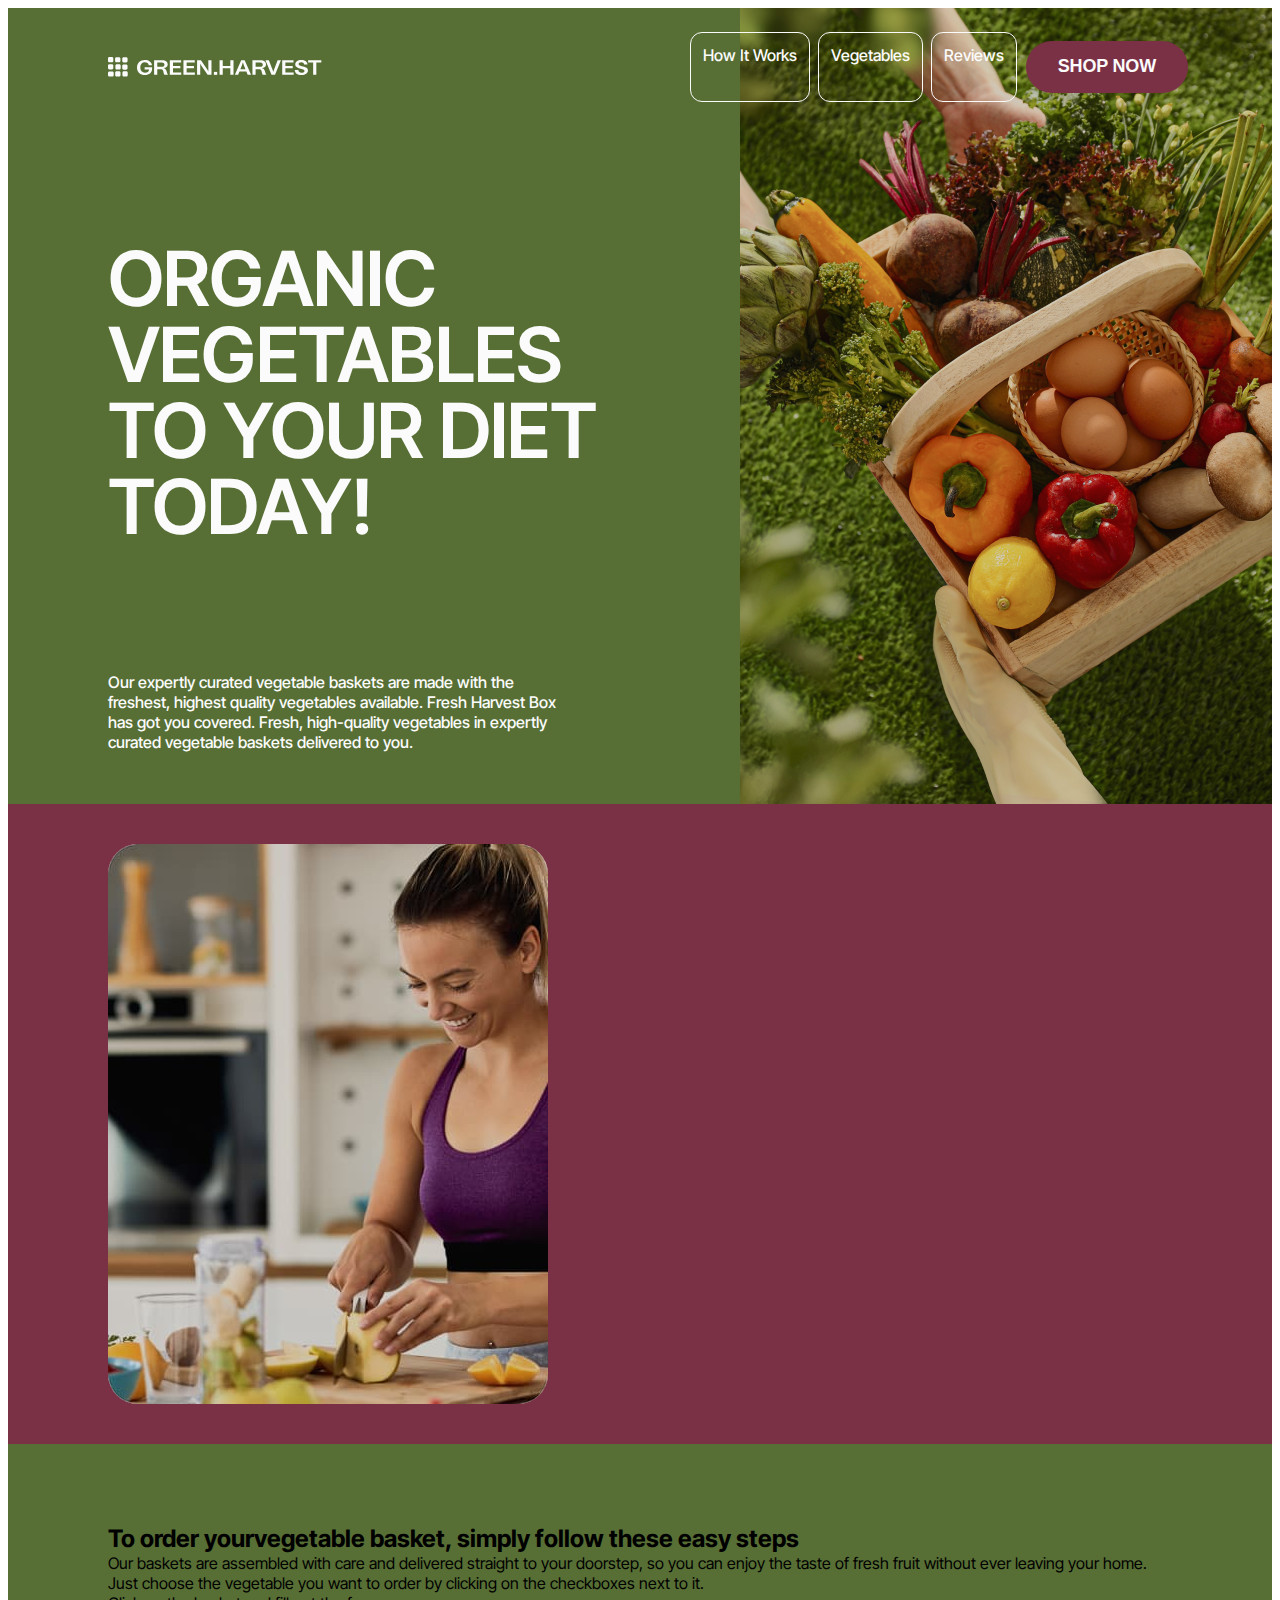
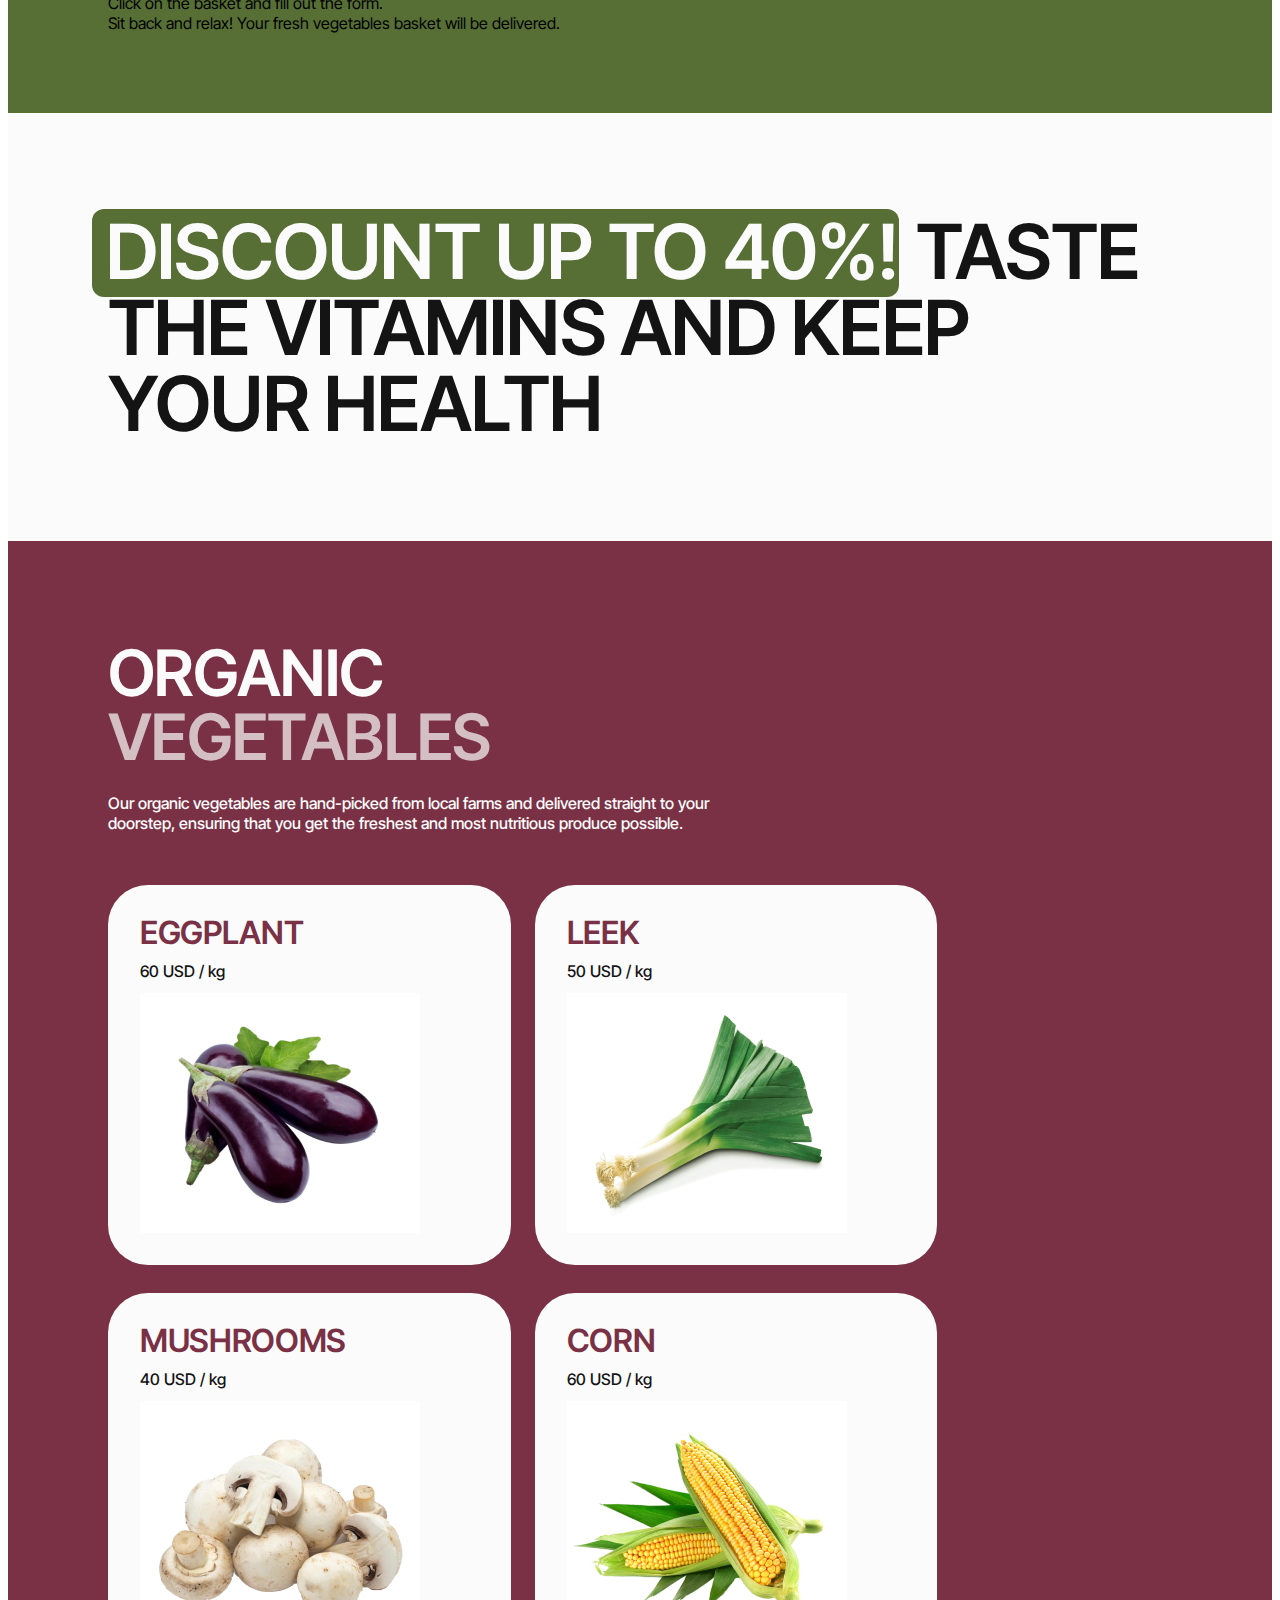
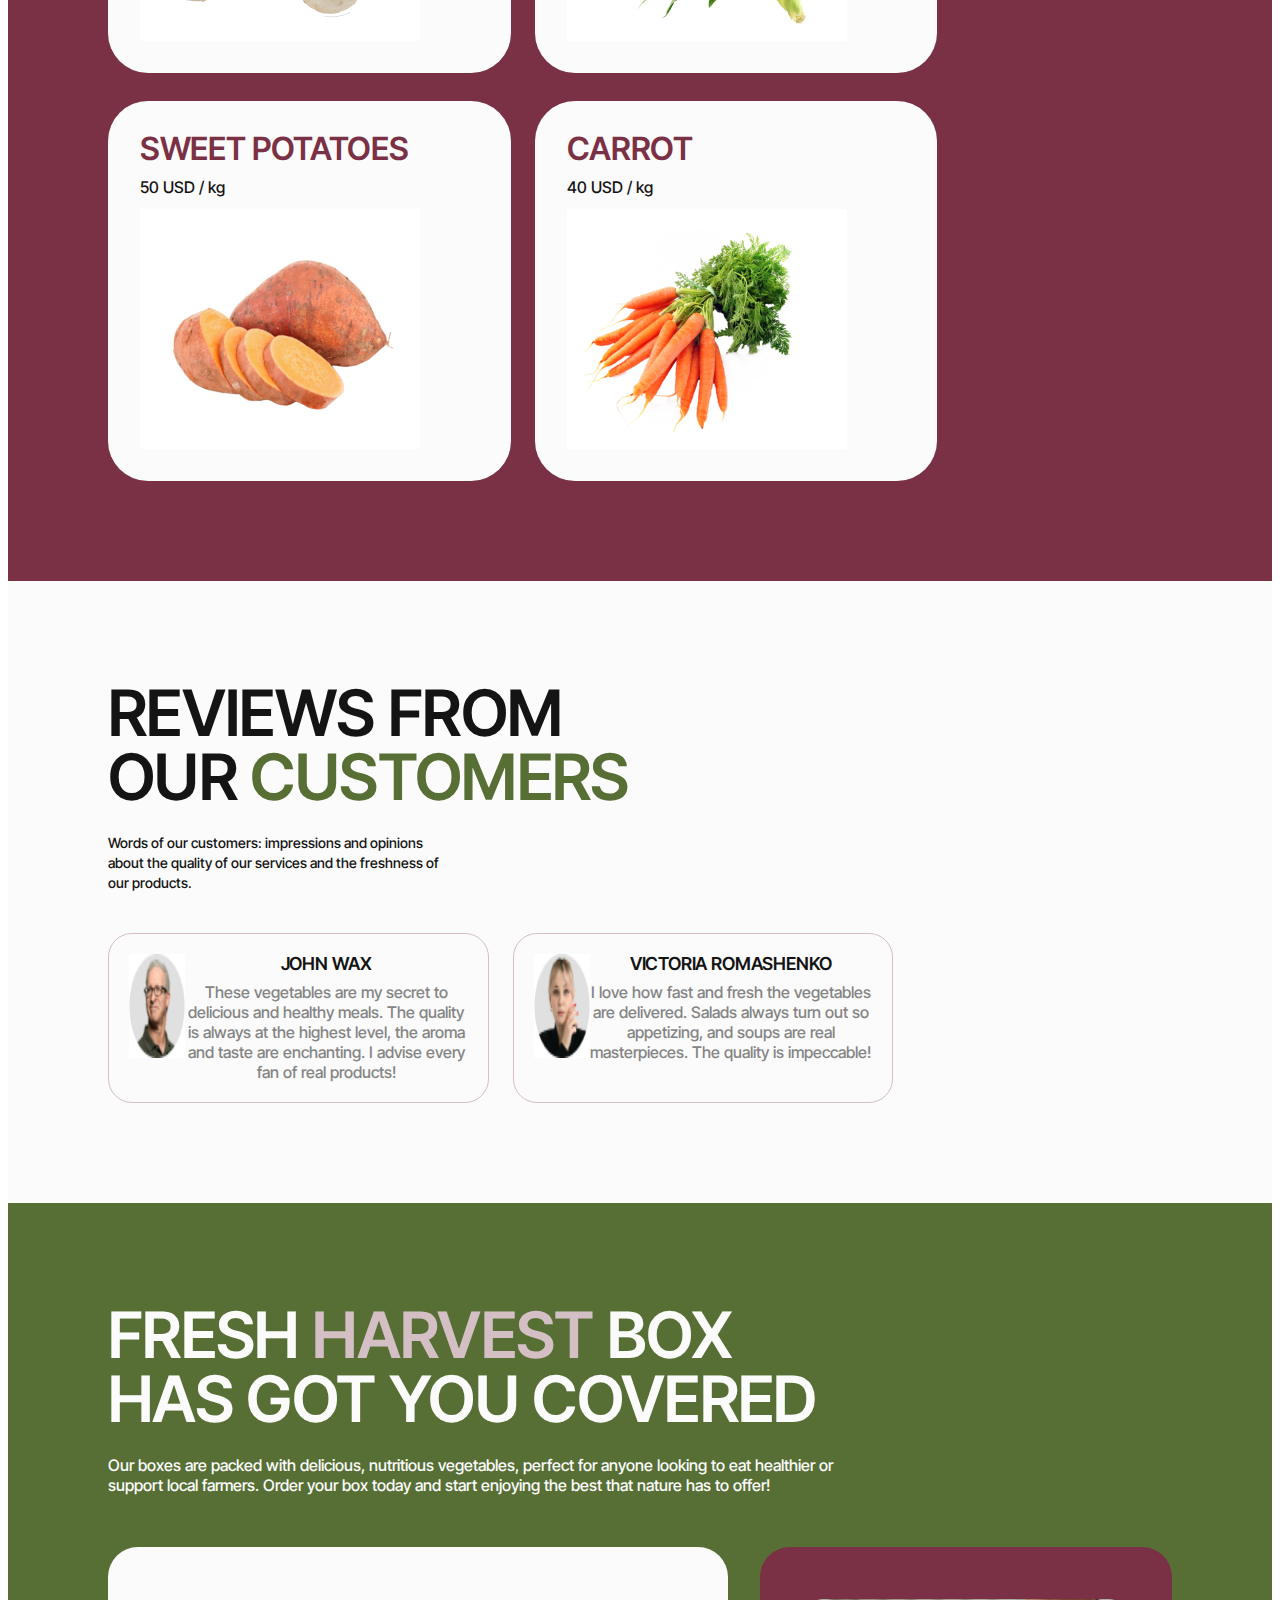
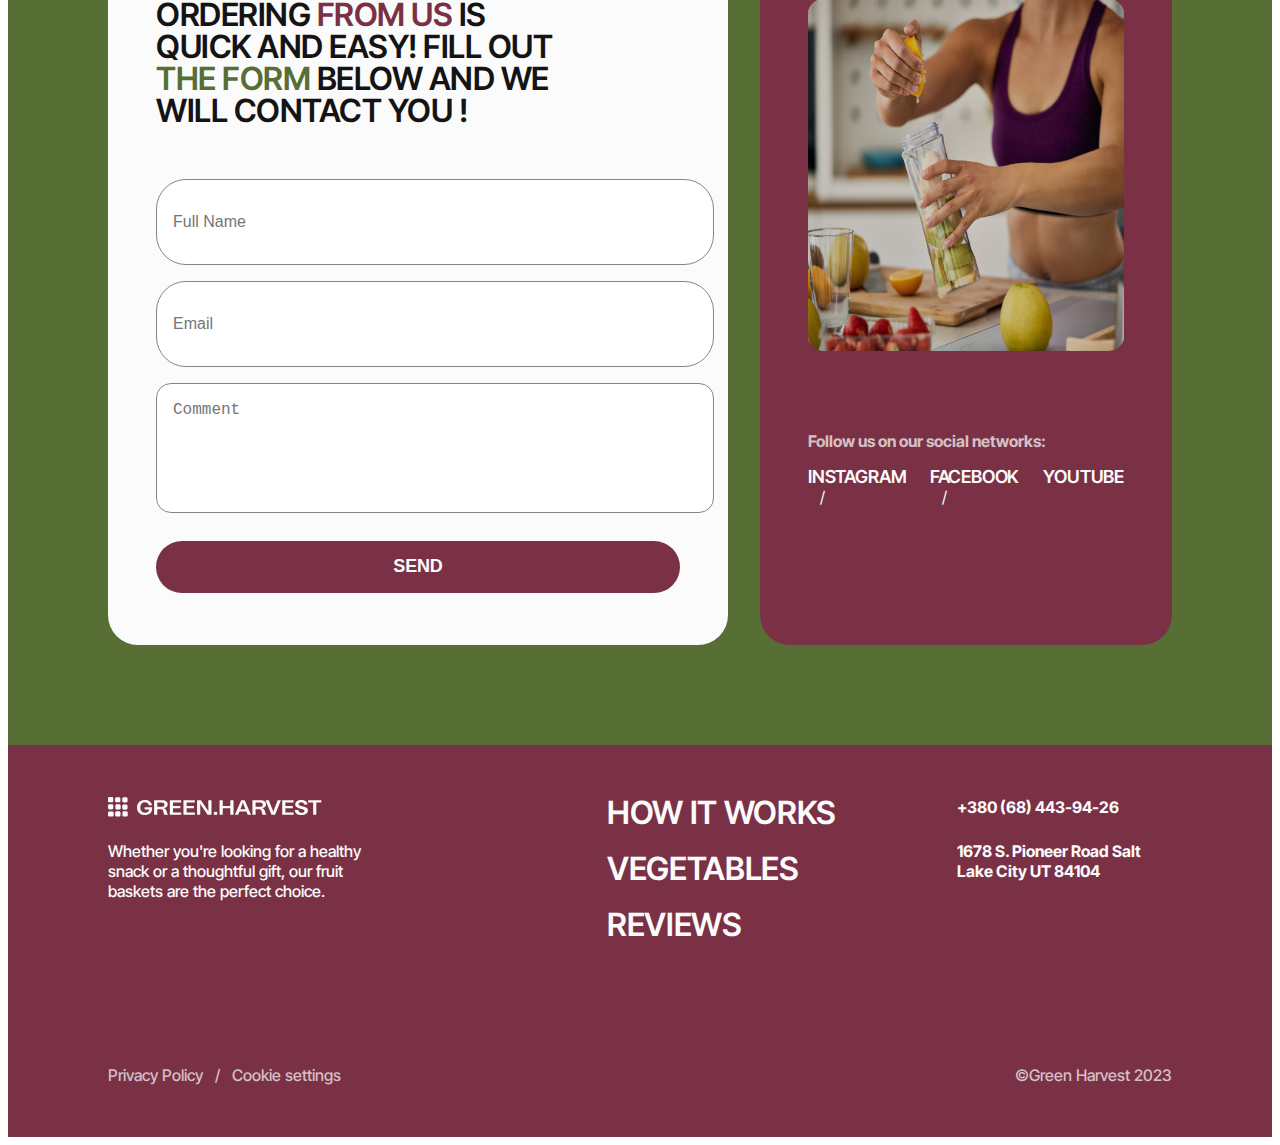
==== index.html @ 6d241a8a "review mob" ====
<!DOCTYPE html>
<html lang="en">
  <head>
    <meta charset="UTF-8" />
    <meta name="viewport" content="width=device-width, initial-scale=1.0" />
    <title>Business promotion</title>
    <link
      rel="stylesheet"
      href="https://cdnjs.cloudflare.com/ajax/libs/modern-normalize/3.0.1/modern-normalize.min.css"
      integrity="sha512-q6WgHqiHlKyOqslT/lgBgodhd03Wp4BEqKeW6nNtlOY4quzyG3VoQKFrieaCeSnuVseNKRGpGeDU3qPmabCANg=="
      crossorigin="anonymous"
      referrerpolicy="no-referrer"
    />
    <link rel="preconnect" href="https://fonts.googleapis.com" />
    <link rel="preconnect" href="https://fonts.gstatic.com" crossorigin />
    <link
      href="https://fonts.googleapis.com/css2?family=Inter+Tight:wght@100..900&display=swap"
      rel="stylesheet"
    />
    <link rel="stylesheet" href="./css/styles.css" />
  </head>

  <body>
    <header class="page-header">
      <div class="container header-container">
        <a href="./index.html" class="main-logo">
          <svg class="logo-icon" width="20" height="20">
            <use href="./images/icons.svg#icon-logo"></use>
          </svg>
          <svg class="logo-icon-text" width="187" height="17">
            <use href="./images/icons.svg#icon-text"></use>
          </svg>
        </a>
        <div class="header-wrapper">
          <nav class="header-nav">
            <ul class="nav-list">
              <li class="nav-item">
                <a class="nav-link" href="#how-it-works">How It Works</a>
              </li>
              <li class="nav-item">
                <a class="nav-link" href="#vegetables">Vegetables</a>
              </li>
              <li class="nav-item">
                <a class="nav-link" href="#reviews">Reviews</a>
              </li>
            </ul>
          </nav>
          <button type="button" class="order-button">shop now</button>
        </div>
        <button class="burger-button" type="button" data-menu-open>
          <svg class="burger-icon" width="40" height="40">
            <use href="./images/icons.svg#icon-burger-menu"></use>
          </svg>
        </button>
      </div>

      <!-- MODAL is-open -->
      <div class="mobile-tablet-menu" data-menu>
        <div class="container mobile-menu-container">
          <button class="menu-close-button" type="button" data-menu-close>
            <svg class="icon-close" width="32" height="32">
              <use href="./img/icons.svg#icon-close"></use>
            </svg>
          </button>
          <ul class="menu-list">
            <li class="menu-list-item">
              <a href="#how-it-works" class="menu-link">How It Works</a>
            </li>
            <li class="menu-list-item">
              <a href="#vegetables" class="menu-link">Vegetables</a>
            </li>
            <li class="menu-list-item">
              <a href="#reviews" class="menu-link">Reviews</a>
            </li>
          </ul>
          <button class="menu-shop-button" type="button">Shop now</button>
        </div>
      </div>
    </header>

    <main>
      <section class="hero-section">
        <div class="hero-container">
          <div class="container hero-content-wrapper">
            <h1 class="hero-title">organic vegetables to your diet today!</h1>
            <p class="hero-text">
              Our expertly curated vegetable baskets are made with the freshest,
              highest quality vegetables available. Fresh Harvest Box has got
              you covered. Fresh, high-quality vegetables in expertly curated
              vegetable baskets delivered to you.
            </p>
          </div>
          <div class="hero-img-wrapper"></div>
        </div>
      </section>

      <section class="it-works-section">
        <div class="it-works-img-box">
          <div class="container">
            <h2 class="visually-hidden">How it works</h2>
            <picture>
              <source
                media="(min-width: 1280px)"
                srcset="
                  ./images/fruits/fruits_dek@1x.jpg 1x,
                  ./images/fruits/fruits_dek@1x.jpg 2x
                "
              />
              <source
                media="(min-width: 768px)"
                srcset="
                  ./images/fruits/fruits_tab@1x.jpg 1x,
                  ./images/fruits/fruits_tab@1x.jpg 2x
                "
              />
              <source
                media="(max-width: 767px)"
                srcset="
                  ./images/fruits/fruits_mob@1x.jpg 1x,
                  ./images/fruits/fruits_mob@1x.jpg 2x
                "
              />
              <img
                src="./images/fruits/fruits_dek@1x.jpg"
                alt="fruits-slicing"
                class="fruits-pict"
                width="440"
                height="560"
              />
            </picture>
          </div>
        </div>
        <div class="steps-main-wrapper">
          <div class="container">
            <h2 class="steps-title">
              To order your<span class="steps-title-part">vegetable</span>
              basket, simply follow these easy
              <span class="steps-title-part">steps</span>
            </h2>
            <p class="steps-text">
              Our baskets are assembled with care and delivered straight to your
              doorstep, so you can enjoy the taste of fresh fruit without ever
              leaving your home.
            </p>
            <ol class="steps-list">
              <li class="steps-item">
                <div class="steps-info-wrapper">
                  <p>
                    Just choose the vegetable you want to order by clicking on
                    the checkboxes next to it.
                  </p>
                </div>
              </li>
              <li class="steps-item">
                <div class="steps-info-wrapper">
                  <p>Click on the basket and fill out the form.</p>
                </div>
              </li>
              <li class="steps-item">
                <div class="steps-info-wrapper">
                  <p>
                    Sit back and relax! Your fresh vegetables basket will be
                    delivered.
                  </p>
                </div>
              </li>
            </ol>
          </div>
        </div>
      </section>

      <section class="advertisement-section">
        <div class="container">
          <h2 class="visually-hidden">Advertisement</h2>
          <p class="advertisement-text">
            <span class="discount-part">Discount up to 40%!</span> Taste the
            vitamins and keep your health
          </p>
        </div>
      </section>

      <section class="vegetables-section" id="vegetables">
        <div class="container">
          <h2 class="vegetables-header">
            organic <span class="vegetables-accent">vegetables</span>
          </h2>
          <p class="vegetables-text">
            Our organic vegetables are hand-picked from local farms and
            delivered straight to your doorstep, ensuring that you get the
            freshest and most nutritious produce possible.
          </p>
          <ul class="vegetables-list">
            <li class="vegetables-item">
              <div class="vegetables-item-wrapper">
                <h3 class="vegetables-item-header">eggplant</h3>
                <p class="vegetables-item-text">60 USD / kg</p>
              </div>
                <img
                class="vegetables-img"
                  src="./images/vegetables/eggplant-img.jpg"
                  width="280"
                  height="244"
                  alt="eggplant"
                />
            </li>
            <li class="vegetables-item">
              <div class="vegetables-item-wrapper">
                <h3 class="vegetables-item-header">leek</h3>
                <p class="vegetables-item-text">50 USD / kg</p>
              </div>            
                <img
                  src="./images/vegetables/leek-img.jpg"
                  width="280"
                  height="244"
                  alt="leek"
                />             
            </li>
            <li class="vegetables-item">
              <div class="vegetables-item-wrapper">
                <h3 class="vegetables-item-header">mushrooms</h3>
                <p class="vegetables-item-text">40 USD / kg</p>
              </div>              
                <img
                  src="./images/vegetables/mushrooms-img.jpg"
                  width="280"
                  height="244"
                  alt="mushrooms"
                />             
            </li>
            <li class="vegetables-item">
              <div class="vegetables-item-wrapper">
                <h3 class="vegetables-item-header">corn</h3>
                <p class="vegetables-item-text">60 USD / kg</p>
              </div>
              <picture>
                <img
                  src="./images/vegetables/corn-img.jpg"
                  width="280"
                  height="244"
                  alt="corn"
                />            
            </li>
            <li class="vegetables-item">
              <div class="vegetables-item-wrapper">
                <h3 class="vegetables-item-header">sweet potatoes</h3>
                <p class="vegetables-item-text">50 USD / kg</p>
              </div>
                <img
                  src="./images/vegetables/potato-img.jpg"
                  width="280"
                  height="244"
                  alt="sweet potatoes"
                />              
            </li>
            <li class="vegetables-item">
              <div class="vegetables-item-wrapper">
                <h3 class="vegetables-item-header">carrot</h3>
                <p class="vegetables-item-text">40 USD / kg</p>
              </div>
                <img
                  src="./images/vegetables/carrot-img.jpg"
                  width="280"
                  height="244"
                  alt="carrot"
                />             
            </li>
          </ul>
        </div>
      </section>

      <section id="reviews" class="reviews-section">
        <div class="container">
          <h2 class="reviews-title">
      reviews from our <span class="reviews-title-part">customers</span>
          </h2>
          <p class="reviews-title-text">
      Words of our customers: impressions and opinions about the quality of our
      services and the freshness of our products.
          </p>
          <ul class="reviews-list">
            <li class="reviews-item">
              
                <img
                class="reviews-item-img"
            src="./images/reviews/img1.jpg"
            alt="John Wax photo"
            width="56"
            height="56"
          />
              
              <div class="reviews-item-box">
                <h3 class="reviews-item-title">John Wax</h3>
                <p class="reviews-item-content">
            These vegetables are my secret to delicious and healthy meals. The
            quality is always at the highest level, the aroma and taste are
            enchanting. I advise every fan of real products!
                </p>
              </div>
            </li>
            <li class="reviews-item tablet">
              
                <img
                class="reviews-item-img"
            src="./images/reviews/img2.jpg"
            alt="Victoria Romashenko photo"
            width="56"
            height="56"
                />
        
        <div class="reviews-item-box">
          <h3 class="reviews-item-title">Victoria Romashenko</h3>
          <p class="reviews-item-content">
            I love how fast and fresh the vegetables are delivered. Salads
            always turn out so appetizing, and soups are real masterpieces. The
            quality is impeccable!
          </p>
        </div>
      </li>
      <li class="reviews-item">
        
          <img
          class="reviews-item-img"
            src="./images/reviews/img3.jpg"
            alt="Ihor Trachuk photo"
            width="56"
            height="56"
          />
        
        <div class="reviews-item-box">
          <h3 class="reviews-item-title">Ihor Trachuk</h3>
          <p class="reviews-item-content">
            Recently tried my fresh tomatoes and peppers - amazing! The
            authenticity of the taste, as if from the garden directly<br />
            to my table. It is now my main vegetable supplier.
          </p>
        </div>
      </li>
    </ul>
  </div>
</section>


      <section class="callback-section">
        <div class="container">
          <div class="callback-wrappper">
            <h2 class="callback-title">
              Fresh <span class="callback-accent">Harvest</span> Box has got you
              covered
            </h2>
            <p class="callback-text">
              Our boxes are packed with delicious, nutritious vegetables,
              perfect for anyone looking to eat healthier or support local
              farmers. Order your box today and start enjoying the best that
              nature has to offer!
            </p>
          </div>
          <div class="order-box">
            <div class="form-wrapper">
              <h3 class="form-description">
                ordering <span class="highlight-part">from us</span> is quick
                and easy! fill out
                <span class="highlight-accent">the form</span>
                below and we will contact you !
              </h3>
              <form class="contact-form" action="#" method="POST" novalidate>
                <input
                  class="input-name"
                  type="text"
                  name="fullname"
                  placeholder="Full Name"
                  required
                />
                <input
                  class="input-email"
                  type="email"
                  name="email"
                  placeholder="Email"
                  required
                  pattern="([A-z0-9_.-]{1,})@([A-z0-9_.-]{1,})\.([A-z]{2,8})"
                />
                <textarea
                  class="input-comment"
                  name="comment"
                  placeholder="Comment"
                  required
                ></textarea>
                <button type="submit" class="submit-button">Send</button>
              </form>
            </div>
            <div class="social-wrapper">
              <picture>
                <source
                  media="(min-width: 1280px)"
                  srcset="
                    ./images/your-order/order-img_dek@1x.jpg 1x,
                    ./images/your-order/order-img_dek@2x.jpg 2x
                  "
                />
                <source
                  media="(min-width: 768px)"
                  srcset="
                    ./images/your-order/order-img_tab@1x.jpg 1x,
                    ./images/your-order/order-img_tab@2x.jpg 2x
                  "
                />
                <source
                  media="(max-width: 767px)"
                  srcset="
                    ./images/your-order/order-img_mob@1x.jpg 1x,
                    ./images/your-order/order-img_mob@2x.jpg 2x
                  "
                />
                <img
                  class="social-img"
                  src="./images/your-order/order-img_mob@1x.jpg"
                  alt="A woman in sportswear squeezing lemon juice into a bottle with fruits on a kitchen counter. 
            Other fruits and berries are placed around."
                  width="428"
                  height="352"
                />
              </picture>
              <!-- <div class="social-area"> -->
              <p class="social-text">Follow us on our social networks:</p>
              <ul class="social-list">
                <li class="social-item">
                  <a
                    class="social-link"
                    href="https://www.instagram.com/goitclub/"
                    target="_blank"
                    >Instagram</a
                  >
                </li>
                <li class="social-item">
                  <a
                    class="social-link"
                    href="https://www.facebook.com/goITclub/"
                    target="_blank"
                    >Facebook</a
                  >
                </li>
                <li class="social-item">
                  <a
                    class="social-link"
                    href="https://www.youtube.com/c/GoIT"
                    target="_blank"
                    >Youtube</a
                  >
                </li>
              </ul>
              <!-- </div> -->
            </div>
          </div>
        </div>
      </section>
    </main>

    <footer class="page-footer">
      <div class="container">
        <div class="footer-box">
      <div class="footer-logo-wrapper">
            <a href="./index.html" class="main-logo footer-logo">
          <svg class="logo-icon" width="20" height="20">
            <use href="./images/icons.svg#icon-logo"></use>
          </svg>
          <svg class="logo-icon-text" width="187" height="17">
            <use href="./images/icons.svg#icon-text"></use>
          </svg>
        </a>
        <p class="footer-main-desc">
          Whether you're looking for a healthy snack or a thoughtful gift, our
          fruit baskets are the perfect choice.
        </p>
      </div>
      <div class="footer-link-wrapper">
        <ul class="footer-list">
          <li class="footer-item">
            <a class="footer-link" href="#how-it-works">how it works</a>
          </li>
          <li class="footer-item">
            <a class="footer-link" href="#vegetables">vegetables</a>
          </li>
          <li class="footer-item">
            <a class="footer-link" href="#reviews">reviews</a>
          </li>
        </ul>

        <address class="footer-address">
          <ul class="footer-contacts-list">
            <li class="footer-contact-item">
              <a class="footer-contact-link" href="tel:+380684439426"
                >+380 (68) 443-94-26</a
              >
            </li>
            <li class="footer-contact-item">
              <a
                class="footer-contact-link"
                href="https://www.google.com/maps/place/Varex+Imaging+Visitor+Entrance/@40.7332093,-111.9617062,17z/data=!3m1!4b1!4m6!3m5!1s0x8752f35bbcfb1369:0x260ab4842496c9e4!8m2!3d40.7332053!4d-111.9591313!16s%2Fg%2F1tcxvqmt?entry=ttu&g_ep=EgoyMDI0MTIwOS4wIKXMDSoASAFQAw%3D%3D"
                >1678 S. Pioneer Road Salt Lake City UT 84104</a
              >
            </li>
          </ul>
        </address>
      </div>
    </div>
    <div class="footer-text-wrapper">
      <span class="footer-text">
        <a class="footer-text-link" href="#">Privacy Policy</a><a class="footer-text-link" href="#">Cookie settings</a></span>
      <p class="footer-text">&#169;Green Harvest 2023</p>
    </div>
  </div>
</footer>

    <script src="./js/menu.js"></script>
  </body>
</html>
---- css/styles.css ----
body {
        font-family: "Inter Tight", sans-serif;
        /* background-color: #576f35; */
}

h1,
h2,
h3,
h4,
h5,
h6,
p {
        margin: 0;
}

ul,
ol {
        list-style: none;
        margin: 0;
        padding-left: 0;
}

a {
        text-decoration: none;
        color: inherit;
}

img {
        display: block;
        max-width: 100%;
        height: auto;
}

.visually-hidden {
        position: absolute;
        width: 1px;
        height: 1px;
        margin: -1px;
        border: 0;
        padding: 0;
        white-space: nowrap;
        clip-path: inset(100%);
        clip: rect(0 0 0 0);
        overflow: hidden;
}

.container {
        min-width: 320px;
        max-width: 375px;
        margin: 0 auto;
        padding: 0 20px;
}

@media only screen and (min-width: 768px) {
        .container {
                max-width: 768px;
                padding: 0 32px;
        }
}

@media only screen and (min-width: 1280px) {
        .container {
                max-width: 1280px;
                padding: 0 100px;
        }
}


/* HEADER */

.page-header {
        position: absolute;
        width: 100%;
        top: 20px;
        background-color: transparent;
        z-index: 1;
}

.header-container {
        display: flex;
        align-items: center;
        justify-content: space-between;
}

.main-logo{
        display: flex;
        align-items: center;
        justify-content: space-between;
        width: 216px;
}

.logo-icon,
.logo-icon-text{
        fill: #fbfbfb;
}

.header-wrapper{
        display: none;
}

.burger-button{
        border: none;
        padding: 0;
        background-color: transparent;
}

.burger-icon{
        fill: #fbfbfb;
        display: block;
}



@media screen and (max-width: 767px) {
        .main-logo{
                width: 168px;
        }
        .logo-icon{
                width: 16px;
                height: 16px;
        }
        .logo-icon-text{
                width: 148px;
                height: 12px;
        }
        .burger-icon{
                width: 32px;
                height: 32px;
        }
}

@media screen and (min-width: 768px) {
        .page-header{
                top: 32px;
        }
}

@media screen and (min-width: 1280px) {
        .header-wrapper {
                display: flex;
                justify-content: space-between;
                align-items: center;
                width: 498px;
        }
        .nav-list {
                display: flex;
                gap: 8px;
        }
        .nav-link {
                font-weight: 500;
                font-size: 16px;
                line-height: 1.25;
                text-align: center;
                color: #fbfbfb;
                border: 1px solid #fbfbfb;
                border-radius: 12px;
                padding: 12px;
                height: 44px;
                display: block;
        }
        .nav-link:hover,
        .nav-link:focus {
                background-color: #d4bfc4;
                color: #7a3145;
        }
        .nav-link:active {
                background-color: #fbfbfb;
                color: #7a3145;
        }
        .order-button{
                background-color: #7a3145;
                border: none;
                border-radius: 30px;
                padding: 16px 32px;
                min-width: 157px;
                min-height: 52px;
                font-weight: 600;
                font-size: 18px;
                line-height: 1.11;
                letter-spacing: -0.01em;
                text-transform: uppercase;
                text-align: center;
                color: #fbfbfb;
        }
        .order-button:hover,
        .order-button:focus{
                background-color: #d4bfc4;
                color: #7a3145;
        }
        .order-button:active {
                background-color: #fbfbfb;
                color: #7a3145;
        }
        .burger-button{
                display: none;
        }
}

/* MODAL is-open */

/* Mobile menu */


.mobile-tablet-menu {
        position: fixed;
        top: 0;
        left: 0;
        width: 100%;
        height: 100%;
        background-color: #576F35;
        opacity: 0;
        pointer-events: none;
        visibility: hidden;
        transform: translateX(100%) scale(0.5);
        transition: 250ms cubic-bezier(0.4, 0, 0.2, 1);
        transition-property: transform, opacity, visibility, scale;
}

.mobile-tablet-menu.is-open {
        opacity: 1;
        pointer-events: auto;
        visibility: visible;
        transform: translate(0);
}

.mobile-menu-container {
        position: relative;
        display: flex;
        flex-direction: column;
        align-items: center;
        height: 100%;
        padding-top: 296px;
        padding-bottom: 52px;
}

.menu-close-button {
        cursor: pointer;
        position: absolute;
        right: 20px;
        top: 20px;
        padding: 0;
        display: flex;
        align-items: center;
        justify-content: center;
        width: 32px;
        height: 32px;
        background-color: transparent;
        border: none;
}

.icon-close {
        fill: #FBFBFB;
}

.menu-list{
        display: flex;
        flex-direction: column;
        gap: 24px;
        margin-bottom: auto;
}

.menu-link {
        display: block;
        cursor: pointer;
        border: 1px solid #FBFBFB;
        background-color: transparent;
        border-radius: 12px;
        padding: 12px 18px;
        font-size: 14px;
        font-weight: 500;
        line-height: 1.43;
        text-align: center;
        color: #FBFBFB;
        transition: background-color 250ms cubic-bezier(0.4, 0, 0.2, 1);
        transition: color 250ms cubic-bezier(0.4, 0, 0.2, 1);
}

.menu-list-item:hover,
.menu-list-item:focus {
        background-color: #FBFBFB;
}

.menu-list-item:hover .menu-link,
.menu-list-item:focus .menu-link {
        color: #7A3145;
}

.menu-shop-button {
        background-color: #7A3145;
        margin: 0 auto;
        color: #FBFBFB;
        font-size: 18px;
        font-weight: 600;
        line-height: 1.2;
        letter-spacing: -0.01em;
        text-transform: uppercase;
        cursor: pointer;
        padding: 16px 41px;
        border-radius: 30px;
        border: transparent;
        min-width: 175px;
        min-height: 52px;
        transition: background-color, color 250ms cubic-bezier(0.4, 0, 0.2, 1);
}

.menu-shop-button:hover,
.menu-shop-button:focus {
        background-color: #FBFBFB;
        color: #7A3145;
}

@media only screen and (min-width: 768px) {
        .mobile-tablet-menu {
                right: 0;
                left: auto;
                width: 351px;
        }

        .mobile-menu-container{
                padding-top: 360px;
                padding-bottom: 48px;
        }

        .menu-close-button {
                right: 32px;
                top: 32px;
                width: 40px;
                height: 40px;
        }

        .icon-close {
                width: 40px;
                height: 40px;
        }

        .menu-link {
                padding: 12px;
                font-size: 16px;
                line-height: 1.25;
        }

        .menu-shop-button {
                min-width: 157px;
                padding: 16px 32px;
        }
}

@media screen and (min-width: 1280px) {
        .mobile-tablet-menu {
                display: none;
        }
}


/* HERO SECTION */

.hero-section {
        position: relative;
        background-color: #576f35;
} 

.hero-content-wrapper{
        padding-top: 100px;
        padding-bottom: 40px;
}

.hero-title {
        font-weight: 600;
        font-size: 52px;
        line-height: 1;
        letter-spacing: -0.01em;
        text-transform: uppercase;
        color: #fbfbfb;
        margin-bottom: 20px;
}

.hero-text {
        font-weight: 500;
        font-size: 14px;
        line-height: 1.43;
        color: #fbfbfb;
}

.hero-img-wrapper{
        background-image: url(../images/hero/hero-mob.jpg);
        background-repeat: no-repeat;
        background-size: cover;
        background-position: center;
        height: 372px;
        /* max-width: 375px; */
        margin: 0 auto;
}

@media only screen and (max-width: 374px) {
        .hero-title {
                font-size: 42px;
        }
}

@media only screen and (min-width: 768px) {
        .hero-content-wrapper {
                padding-top: 120px;
                padding-bottom: 52px;
        }
        .hero-title {
                font-size: 76px;
                margin-bottom: 24px;
        }
        .hero-text {
                font-size: 16px;
                line-height: 1.25;
                max-width: 603px;
        }
        .hero-img-wrapper{
                background-image: url(../images/hero/imagetab1x.jpg);
                height: 536px;
                /* max-width: 768px; */
        }
}
          
@media only screen and (min-width: 1280px) {
        .hero-container{
                display: flex;
                /* max-width: 1280px; */
                /* margin: 0 auto; */
        } 
        .hero-content-wrapper {
                padding-top: 232px;
                width: 50%;
        }
        .hero-title {
                width: 502px;
                margin-bottom: 128px;
        }
        .hero-text {
                width: 450px;
        }
        .hero-img-wrapper{
                background-image: url(../images/hero/imagedesk1x.jpg);
                height: 796px;
                width: 50%;
        }
} 










.it-works-section {

}
.it-works-container{
        
}
.it-works-img-box {
        padding-top: 40px;
        padding-bottom: 40px;
        background-color: #7a3145;
}

.steps-main-wrapper {
        background-color: #576f35;
        padding-top: 80px;
        padding-bottom: 80px
}
.steps-title {}

.steps-title-part {}

.steps-text {}

.steps-list {}

.steps-item {}

.steps-info-wrapper {}

.fruits-pict{
        border-radius: 30px;
        width: 335px;
        height: 452px;
}

@media only screen and (min-width: 768px) {
  .fruits-pict {
          width: 640px;
          height: 640px;
  } 
}

@media only screen and (min-width: 1280px) {
        .fruits-pict {
                width: 440px;
                height: 560px;
        }
}


/* ADVERTISEMENT SECTION */

.advertisement-section{
        background-color: #fbfbfb;
        padding: 80px 0;
}

.advertisement-text{
        font-weight: 600;
        font-size: 48px;
        line-height: 1.08;
        letter-spacing: -0.01em;
        text-transform: uppercase;
        color: #141414;
        max-width: 335px;
        position: relative;
}

.discount-part{
        color: #fbfbfb;  
}

.discount-part::before {
        content: "Discount up to 40%!";
        background-color: #576f35;
        max-width: 335px;
        height: 102px;
        border-radius: 12px;
        display: block;
        position: absolute;
}

@media only screen and (min-width: 768px) {
        .advertisement-section {
                padding: 100px 0;
        }
        .advertisement-text {
                font-size: 64px;
                line-height: 1;
                max-width: 704px;
        }
        .discount-part::before{
                padding-top: 20px;
                max-width: 675px;
                height: 86px;
                top: -20px;
        }
}

@media only screen and (min-width: 1280px) {
        .advertisement-text {
                font-size: 76px;
                max-width: 1054px;
        }
        .discount-part::before {
                max-width: 808px;
                height: 84px;
                padding-left: 14px;
                padding-top: 4px;
                top: -4px;
                left: -16px;
        }
} 

/* VEGETABLES STYLES */

.vegetables-section {
        background-color: #7A3145;
        padding: 80px 0;
}

.vegetables-header {
        font-size: 48px;
        font-weight: 600;
        line-height: 1.08;
        letter-spacing: -0.01em;
        color: #FBFBFB;
        max-width: 335px;
        text-transform: uppercase;
        margin-bottom: 20px;
}

.vegetables-accent {
        color: #D4BFC4;
}

.vegetables-text {
        font-size: 14px;
        font-weight: 500;
        line-height: 1.43;
        color: #FBFBFB;
        margin-bottom: 40px;
}

.vegetables-list {
        display: flex;
        gap: 20px;
        flex-direction: column;
}

.vegetables-item {
        background-color: #FBFBFB;
        border-radius: 40px;
        padding: 32px 24px;
}

.vegetables-item-wrapper {
        margin-bottom: 12px;
}

.vegetables-item-header {
        font-size: 28px;
        font-weight: 600;
        line-height: 1;
        letter-spacing: -0.01em;
        margin-bottom: 12px;
        text-transform: uppercase;
        color: #7A3145;
}

.vegetables-item-text {
        font-size: 14px;
        font-weight: 500;
        line-height: 1.43;
        color: #141414;
}

@media only screen and (min-width: 768px) {
        .vegetables-section {
                padding: 100px 0;
        }

        .vegetables-header {
                font-size: 64px;
                line-height: 1;
                max-width: 508px;
                margin-bottom: 24px;
        }

        .vegetables-text {
                font-size: 16px;
                line-height: 1.25;
                margin-bottom: 52px;
                max-width: 626px;
        }

        .vegetables-list {
                flex-direction: row;
                flex-wrap: wrap;
                gap: 28px 24px;
        }
        
        .vegetables-item {
                width: calc((100% - 24px) / 2);
                padding: 32px 30px;
        }

        .vegetables-item-header {
                font-size: 32px;
        }

        .vegetables-item-text {
                font-size: 16px;
                line-height: 1.25;
        }
}

@media only screen and (max-width: 1279px) {
        .vegetables-img {
                width: 280px;
                height: 240px;
        }
}

@media only screen and (min-width: 1280px) {

        .vegetables-item {
                width: calc((100% - 48px) / 3);
                padding: 32px;
        }

}

/* REVIEWS STYLES */

.reviews-section {
        background-color: #fbfbfb;
        padding: 80px 0;
}

.reviews-title {
        font-weight: 600;
        font-size: 48px;
        line-height: 1.08;
        letter-spacing: -0.01em;
        text-transform: uppercase;
        color: #141414;
        max-width: 335px;
        margin-bottom: 20px;
}

.reviews-title-part {
        color: #576f35;
}

.reviews-title-text {
        font-weight: 500;
        font-size: 14px;
        line-height: 1.43;
        color: #141414;
        max-width: 335px;
        margin-bottom: 40px;
}

.reviews-item {
        background-color: #fbfbfb;
        border: 1px solid #d4bfc4;
        border-radius: 24px;
        padding: 20px 16px;
}

.reviews-item:nth-child(2),
.reviews-item:nth-child(3) {
        display: none;
}

.reviews-item-img{
        margin: 0 auto;
        margin-bottom: 24px;
}

.reviews-item-title {
        font-weight: 600;
        font-size: 18px;
        line-height: 1.11;
        letter-spacing: -0.01em;
        text-transform: uppercase;
        text-align: center;
        color: #141414;
        margin-bottom: 8px;
}

.reviews-item-content {
        font-weight: 500;
        font-size: 14px;
        line-height: 1.43;
        text-align: center;
        color: #858585;
        max-width: 288px;
}

@media only screen and (min-width: 768px) {
        .reviews-section {
                padding: 100px 0;
        }

        .reviews-title {
                font-size: 64px;
                line-height: 1;
                max-width: 553px;
                margin-bottom: 24px;
        }

        .reviews-title-content {
                font-size: 16px;
                line-height: 1.25;
                max-width: 553px;
                margin-bottom: 52px;
        }

        .reviews-list {
                display: flex;
                flex-wrap: wrap;
                gap: 24px;
        }

        .reviews-item,
        .reviews-item.tablet {
                padding: 20px;
                display: flex;
                width: calc((100% - 24px) / 2);
        }

        .reviews-item.desktop {
                display: none;
        }

        .reviews-item-content {
                font-size: 16px;
                line-height: 1.25;
        }
}

@media only screen and (min-width: 1280px) {

        .reviews-item,
        .reviews-item.tablet,
        .reviews-item.desktop {
                display: flex;
                width: calc((100% - 48px) / 3);
        }
}



/* callback styles */

.callback-section {
        background-color: #576f35;
        padding: 80px 0;
}

.callback-wrappper{
        margin-bottom: 40px;
}

.callback-title {
        font-weight: 600;
        font-size: 48px;
        line-height: 1.08;
        letter-spacing: -0.01em;
        text-transform: uppercase;
        color: #fbfbfb;
        margin-bottom: 20px;
}

.callback-accent {
        color: #d4bfc4;
}

.callback-text {
        font-weight: 500;
        font-size: 14px;
        line-height: 1.43;
        color: #fbfbfb;
}

.form-wrapper {
        background-color: #fbfbfb;
        margin: 0 auto;
        border-radius: 30px;
        padding: 40px 20px;
        margin-bottom: 20px;
}

.form-description {
        font-weight: 600;
        font-size: 28px;
        line-height: 1;
        letter-spacing: -0.015em;
        text-transform: uppercase;
        color: #141414;
        margin-bottom: 40px;
}

.highlight-part {
        color: #7a3145;
}

.highlight-accent {
        color: #576f35;
}

.input-name,
.input-email {
        width: 100%;
        height: 48px;
        padding: 14px;
        font-weight: 500;
        font-size: 14px;
        line-height: 1.43;
        color: #141414;
        border: 1px solid #858585;
        outline: none;
        border-radius: 30px;
        margin-bottom: 16px;
        transition: border-color 250ms cubic-bezier(0.4, 0, 0.2, 1);
}

 .input-email:focus-within,
 .input-name:focus-within,
 .input-comment:focus-within {
        border-color: #141414;
}

.input-email:valid {
        border-color: #3cbc81;
}

.input-email:invalid {
        border-color: #E74A3B;
}

.input-email:invalid:placeholder-shown {
        border-color: #858585;
}

.input-comment {
        font-weight: 500;
        font-size: 14px;
        line-height: 1.43;
        color: #141414;
        border: 1px solid #858585;
        border-radius: 15px;
        width: 100%;
        height: 92px;
        padding: 16px;
        outline: none;
        resize: none;
        margin-bottom: 20px;
}

.submit-button {
        border-radius: 30px;
        border: none;
        height: 52px;
        width: 100%;
        padding: 16px;
        background-color: #7a3145;
        color: #fbfbfb;
        font-weight: 600;
        font-size: 18px;
        line-height: 1.11;
        letter-spacing: -0.01em;
        text-transform: uppercase;
        transition: background-color 250ms cubic-bezier(0.4, 0, 0.2, 1);
}

.submit-button:hover,
.submit-button:active {
        background-color: #d4bfc4;
}

.social-wrapper {
        margin: 0 auto;
        border-radius: 30px;
        padding: 40px 20px;
        background-color: #7a3145;
}

.social-img {
        width: 295px;
        height: 272px;
        border-radius: 15px;
        margin-bottom: 20px;
}

.social-text {
        font-weight: 700;
        font-size: 14px;
        line-height: 1.43;
        color: #d4bfc4;
        margin-bottom: 16px;
}

.social-list {
        display: flex;
        flex-wrap: wrap;
        gap: 8px;
}

.social-link {
        font-weight: 600;
        font-size: 18px;
        line-height: 1.11;
        letter-spacing: -0.01em;
        text-transform: uppercase;
        color: #fbfbfb;
}

.social-item:not(:last-child)::after {
        content: "/";
        color: #fbfbfb;
        margin-left: 8px;
}

/* Tablet style */

@media only screen and (min-width: 768px) {
        .callback-section {
                padding: 100px 0;
        }

        .callback-wrappper{
                width: 640px;
                margin-bottom: 52px;
        }

        .callback-title {
                font-size: 64px;
                line-height: 1;
                margin-bottom: 24px;
        }

        .callback-text {
                font-size: 16px;
                line-height: 1.25;
        }

        .form-wrapper{
                padding: 72px 100px;
                margin-bottom: 32px;
                max-width: 640px;
        }

        .form-description {
                font-size: 32px;
                margin-bottom: 52px;
        }

        .input-name,
        .input-email{
                height: 52px;
                font-size: 16px;
                line-height: 1.25;
                padding: 16px;
        }

        .input-comment{
                font-size: 16px;
                line-height: 1.25;
                margin-bottom: 24px;
                height: 96px;
        }

        .social-wrapper {
                max-width: 640px;
                padding: 52px;
        }
        .social-img {
                width: 536px;
                height: 316px;
                margin-bottom: 52px;
        }
        .social-text {
                font-size: 16px;
                line-height: 1.25;
        }
        .social-list {
                flex-wrap: nowrap;
                gap: 12px;
        }
        .social-item:not(:last-child)::after {
                margin-left: 12px;
        }
}

@media only screen and (min-width: 1280px) {
        .callback-wrappper {
                width: 751px;
        }

        .order-box{
                display: flex;
                gap: 32px;
        }

        .form-wrapper {
                max-width: 524px;
                padding: 52px 48px;
                margin-bottom: 0;
        }

        .form-description {
                width: 428px;
        }

        .social-wrapper {
                padding: 52px 48px;
        }

        .social-img {
                width: 428px;
                height: 352px;
                margin-bottom: 80px;
        }
}

/* FOOTER STYLES */

.page-footer {
        background-color: #7a3145;
        padding-top: 28px;
        padding-bottom: 40px;
}

.footer-box{
        display: flex;
        flex-direction: column;
        gap: 40px;
        margin-bottom: 80px;
}

.footer-logo-wrapper {
        max-width: 335px;
}

.footer-logo{
        margin-bottom: 14px;
}

.footer-main-desc {
        color: #fbfbfb;
        font-size: 14px;
        font-weight: 500;
        line-height: 1.43;
}

.footer-list {
        display: flex;
        flex-direction: column;
        gap: 14px;
        margin-bottom: 40px;
}

.footer-link {
        color: #fbfbfb;
        font-size: 32px;
        font-weight: 600;
        line-height: 1;
        letter-spacing: -0.01em;
        text-transform: uppercase;
        cursor: pointer;
}

.footer-contacts-list {
        display: flex;
        flex-direction: column;
        gap: 14px;
}

.footer-contact-item {
        width: 179px;
}

.footer-contact-link {
        color: #fbfbfb;
        font-size: 14px;
        font-style: normal;
        font-weight: 700;
        line-height: 1.43;
        cursor: pointer;
}

.footer-text-wrapper {
        display: flex;
        flex-direction: column;
        gap: 16px;
}

.footer-text {
        color: #d4bfc4;
        font-size: 14px;
        font-weight: 500;
        line-height: 1.43;
}

.footer-text-link:not(:last-child)::after {
        content: "/";
        color: #d4bfc4;
        margin-left: 8px;
        margin-right: 8px;
}

/* Footer tablet */

@media only screen and (min-width: 768px) {
        .page-footer {
                padding: 32px 0;
        }

        .footer-box {
                flex-direction: row;
                justify-content: space-between;
                margin-bottom: 100px;
        }

        .footer-logo-wrapper {
                max-width: 265px;
        }

        .footer-logo {
                margin-bottom: 24px;
        }

        .footer-main-desc {
                font-size: 16px;
                line-height: 1.25;
        }

        .footer-list {
                gap: 24px;
                margin-bottom: 64px;
        }

        .footer-contacts-list {
                gap: 24px;
        }

        .footer-contact-link {
                font-size: 16px;
                line-height: 1.25;
        }

        .footer-text-wrapper {
                flex-direction: row;
                justify-content: space-between;
        }

        .footer-text {
                font-size: 16px;
                line-height: 1.25;
        }
}

/* Footer DESKTOP */

@media only screen and (min-width: 1280px) {
        .page-footer {
                padding: 52px 0;
        }

        .footer-box {
                margin-bottom: 124px;
        }

        .footer-link-wrapper {
                display: flex;
                justify-content: space-between;
                width: 565px;
        }

        .footer-list {
                margin-bottom: 0;
        }

        .footer-contact-item {
                width: 215px;
        }

        .footer-text-link:not(:last-child)::after {
                margin-left: 12px;
                margin-right: 12px;
        }
}
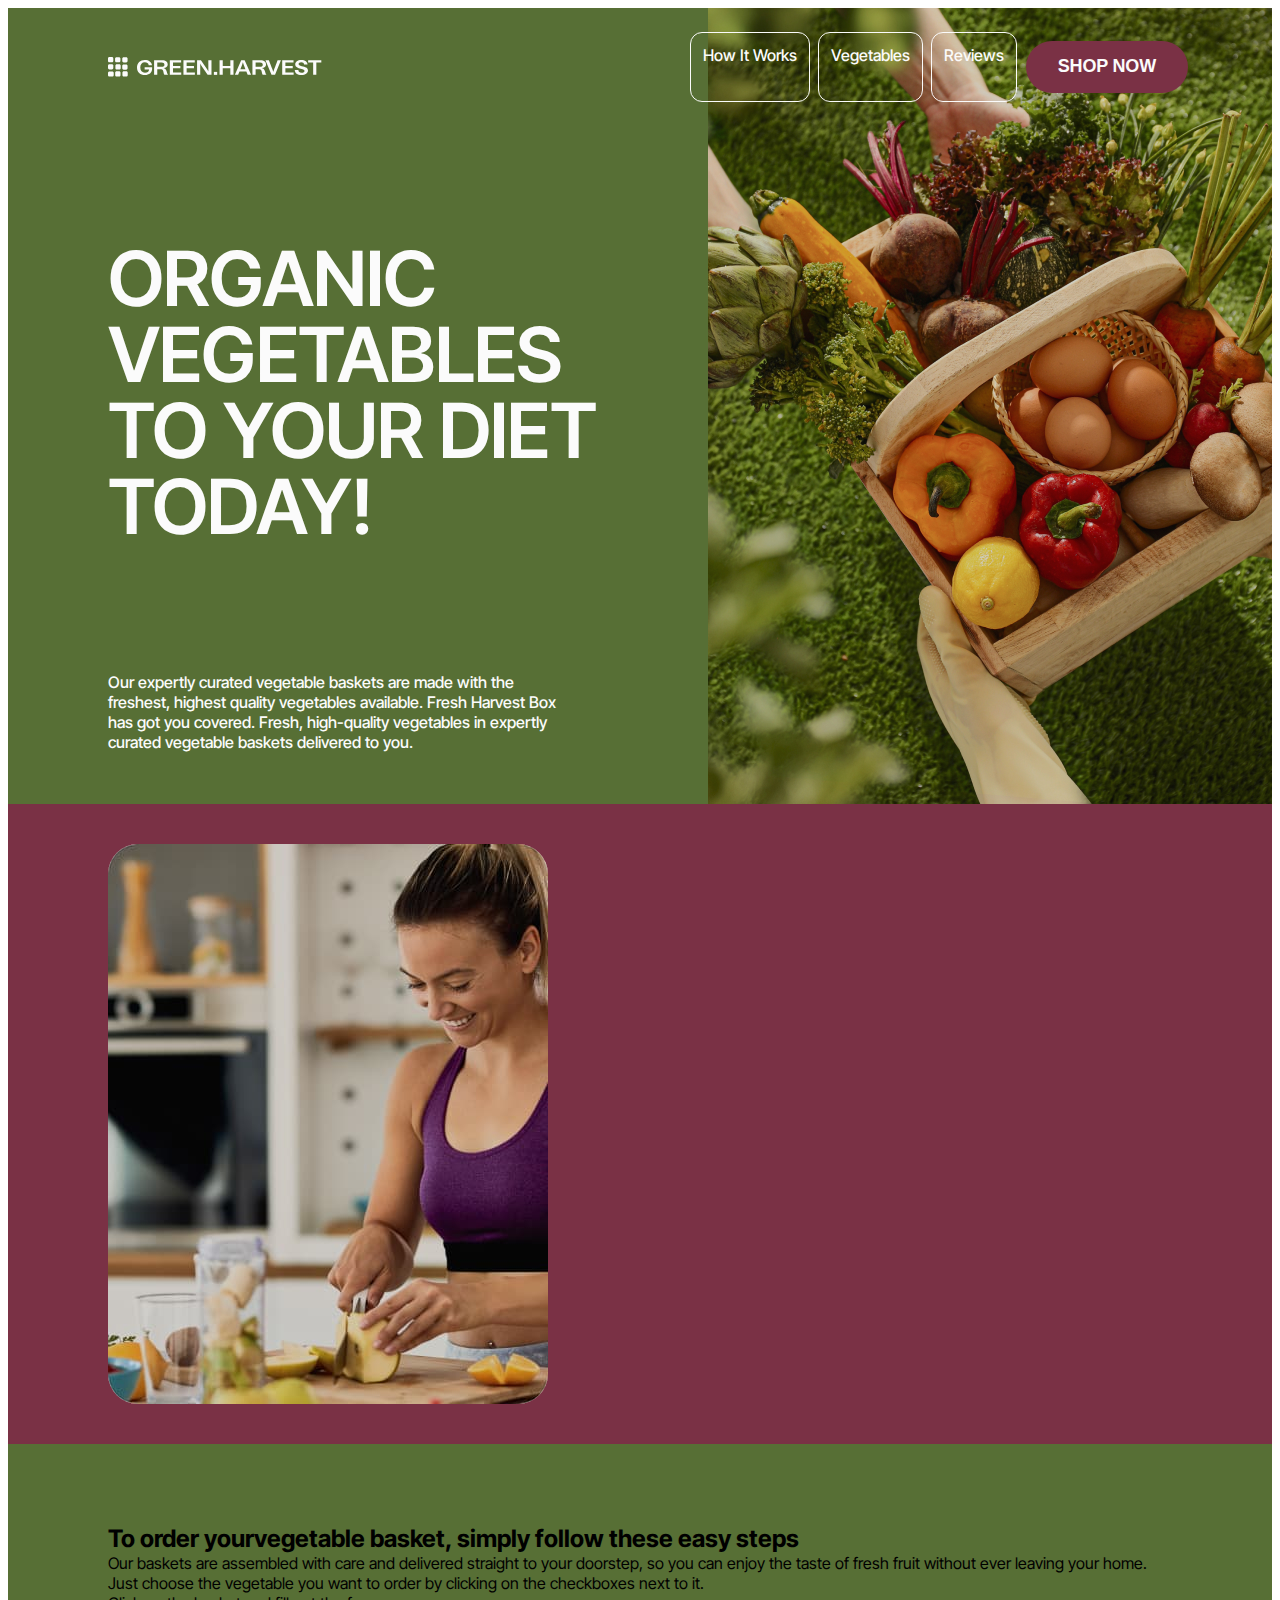
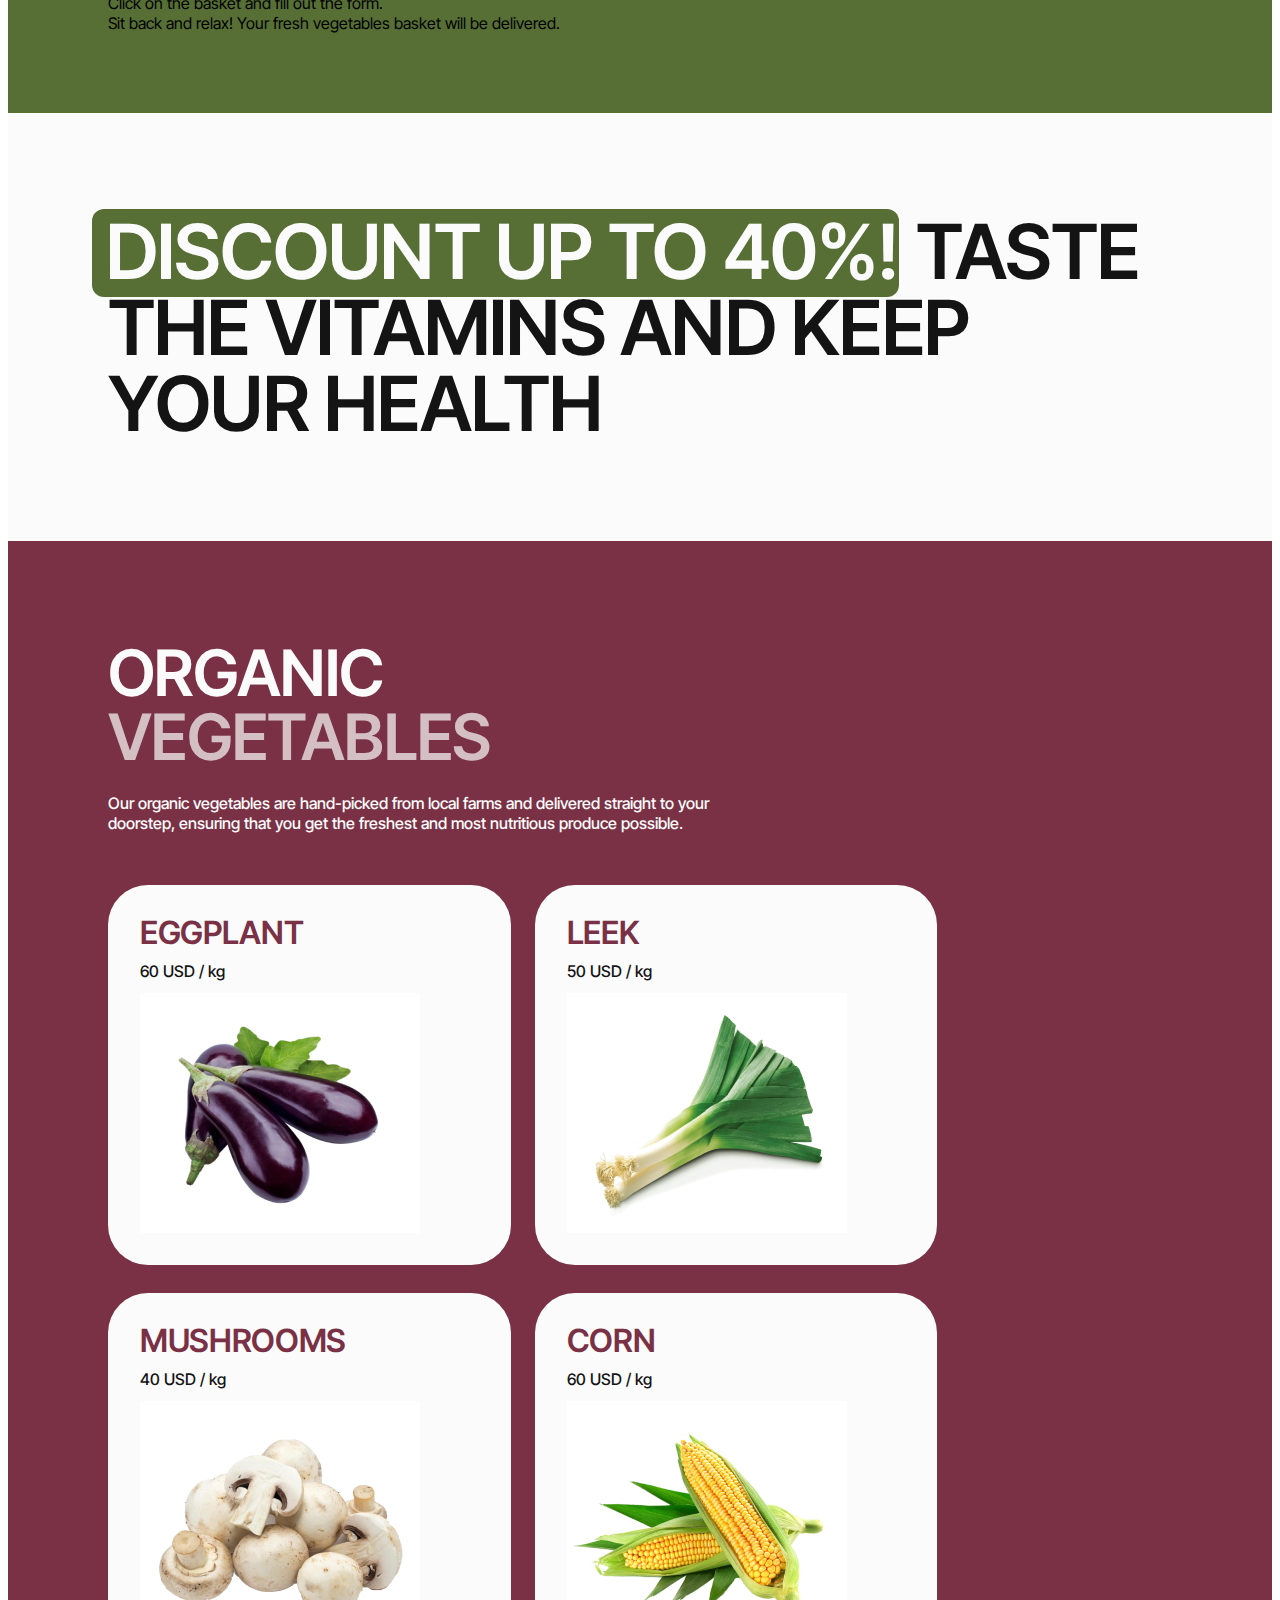
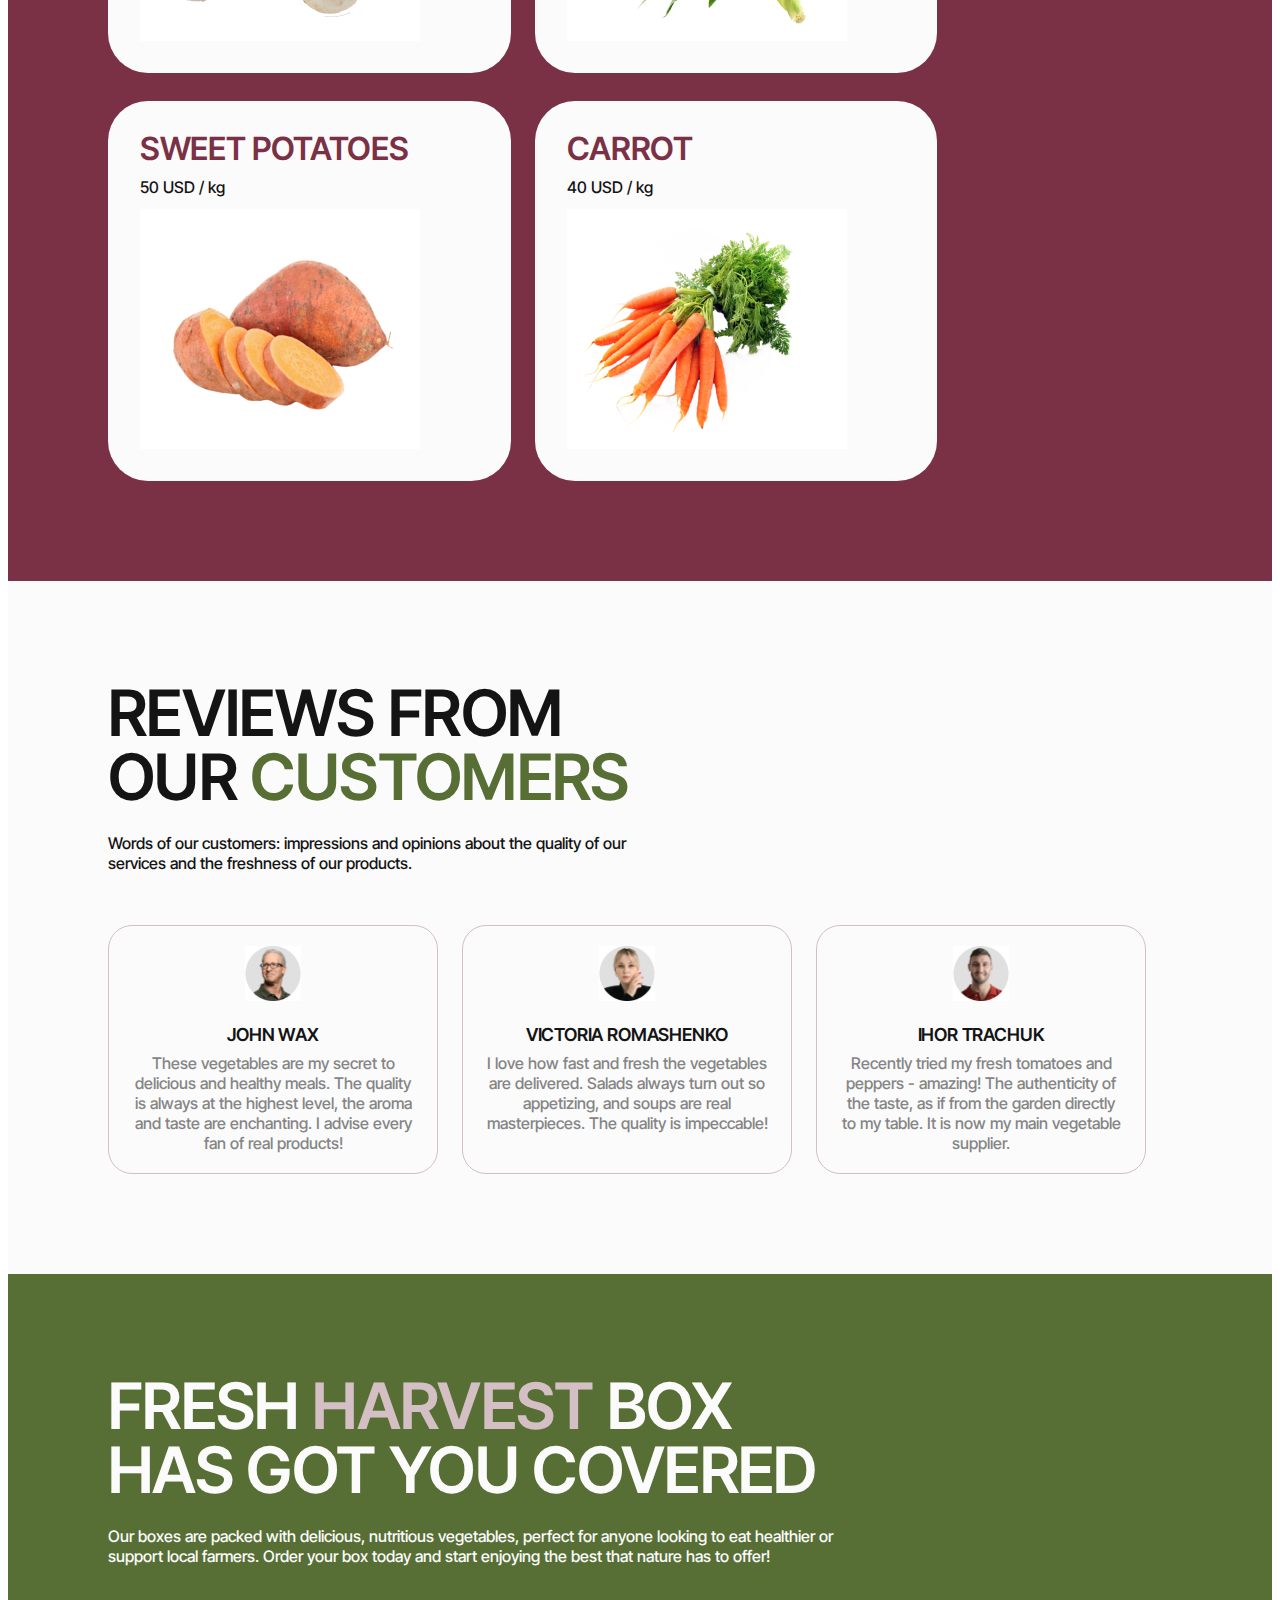
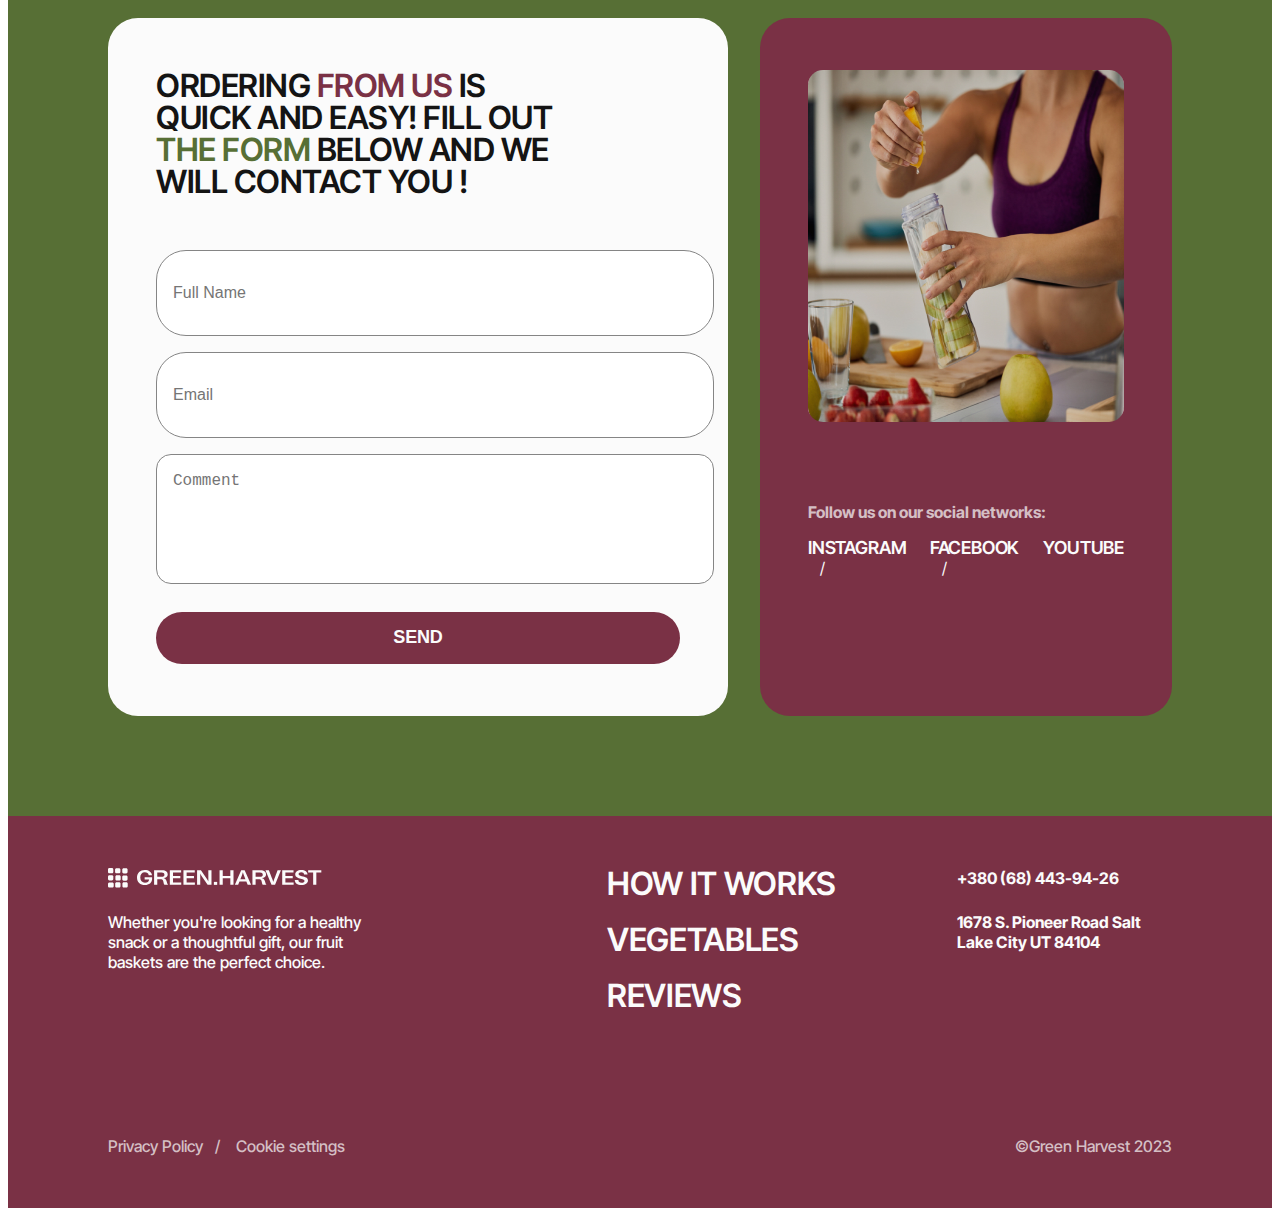
==== commit 8dc9a46c: "reviews reeady" ====
--- a/index.html
+++ b/index.html
@@ -94,7 +94,7 @@
         </div>
       </section>
 
-      <section class="it-works-section">
+      <section class="it-works-section" id="how-it-works">
         <div class="it-works-img-box">
           <div class="container">
             <h2 class="visually-hidden">How it works</h2>
@@ -278,8 +278,7 @@
       services and the freshness of our products.
           </p>
           <ul class="reviews-list">
-            <li class="reviews-item">
-              
+            <li class="reviews-item">           
                 <img
                 class="reviews-item-img"
             src="./images/reviews/img1.jpg"
@@ -287,7 +286,6 @@
             width="56"
             height="56"
           />
-              
               <div class="reviews-item-box">
                 <h3 class="reviews-item-title">John Wax</h3>
                 <p class="reviews-item-content">
@@ -298,7 +296,6 @@
               </div>
             </li>
             <li class="reviews-item tablet">
-              
                 <img
                 class="reviews-item-img"
             src="./images/reviews/img2.jpg"
@@ -306,7 +303,6 @@
             width="56"
             height="56"
                 />
-        
         <div class="reviews-item-box">
           <h3 class="reviews-item-title">Victoria Romashenko</h3>
           <p class="reviews-item-content">
@@ -317,7 +313,6 @@
         </div>
       </li>
       <li class="reviews-item">
-        
           <img
           class="reviews-item-img"
             src="./images/reviews/img3.jpg"
@@ -325,7 +320,6 @@
             width="56"
             height="56"
           />
-        
         <div class="reviews-item-box">
           <h3 class="reviews-item-title">Ihor Trachuk</h3>
           <p class="reviews-item-content">
@@ -337,7 +331,7 @@
       </li>
     </ul>
   </div>
-</section>
+      </section>
 
 
       <section class="callback-section">
@@ -483,7 +477,6 @@
             <a class="footer-link" href="#reviews">reviews</a>
           </li>
         </ul>
-
         <address class="footer-address">
           <ul class="footer-contacts-list">
             <li class="footer-contact-item">
@@ -501,15 +494,15 @@
           </ul>
         </address>
       </div>
-    </div>
-    <div class="footer-text-wrapper">
+      </div>
+      <div class="footer-text-wrapper">
       <span class="footer-text">
-        <a class="footer-text-link" href="#">Privacy Policy</a><a class="footer-text-link" href="#">Cookie settings</a></span>
+        <a class="footer-text-link" href="#">Privacy Policy</a>
+        <a class="footer-text-link" href="#">Cookie settings</a></span>
       <p class="footer-text">&#169;Green Harvest 2023</p>
-    </div>
-  </div>
-</footer>
-
+        </div>
+      </div>
+    </footer>
     <script src="./js/menu.js"></script>
   </body>
 </html>
--- a/css/styles.css
+++ b/css/styles.css
@@ -421,11 +421,12 @@
 @media only screen and (min-width: 1280px) {
         .hero-container{
                 display: flex;
-                /* max-width: 1280px; */
-                /* margin: 0 auto; */
+                /* max-width: 1280px;
+                margin: 0 auto; */
         } 
         .hero-content-wrapper {
                 padding-top: 232px;
+                padding-right: 36px;
                 width: 50%;
         }
         .hero-title {
@@ -722,11 +723,6 @@
         padding: 20px 16px;
 }
 
-.reviews-item:nth-child(2),
-.reviews-item:nth-child(3) {
-        display: none;
-}
-
 .reviews-item-img{
         margin: 0 auto;
         margin-bottom: 24px;
@@ -752,6 +748,12 @@
         max-width: 288px;
 }
 
+@media only screen and (max-width: 767px) {
+        .reviews-item:nth-child(2) {
+                display: none;
+        }
+}
+
 @media only screen and (min-width: 768px) {
         .reviews-section {
                 padding: 100px 0;
@@ -764,7 +766,7 @@
                 margin-bottom: 24px;
         }
 
-        .reviews-title-content {
+        .reviews-title-text {
                 font-size: 16px;
                 line-height: 1.25;
                 max-width: 553px;
@@ -773,37 +775,24 @@
 
         .reviews-list {
                 display: flex;
-                flex-wrap: wrap;
                 gap: 24px;
         }
 
-        .reviews-item,
-        .reviews-item.tablet {
+        .reviews-item {
                 padding: 20px;
-                display: flex;
-                width: calc((100% - 24px) / 2);
-        }
-
-        .reviews-item.desktop {
+         }
+
+        .reviews-item-content {
+                font-size: 16px;
+                line-height: 1.25;
+        }
+}
+
+@media only screen and (max-width: 1279px) {
+        .reviews-item:nth-child(3) {
                 display: none;
         }
-
-        .reviews-item-content {
-                font-size: 16px;
-                line-height: 1.25;
-        }
-}
-
-@media only screen and (min-width: 1280px) {
-
-        .reviews-item,
-        .reviews-item.tablet,
-        .reviews-item.desktop {
-                display: flex;
-                width: calc((100% - 48px) / 3);
-        }
-}
-
+}
 
 
 /* callback styles */
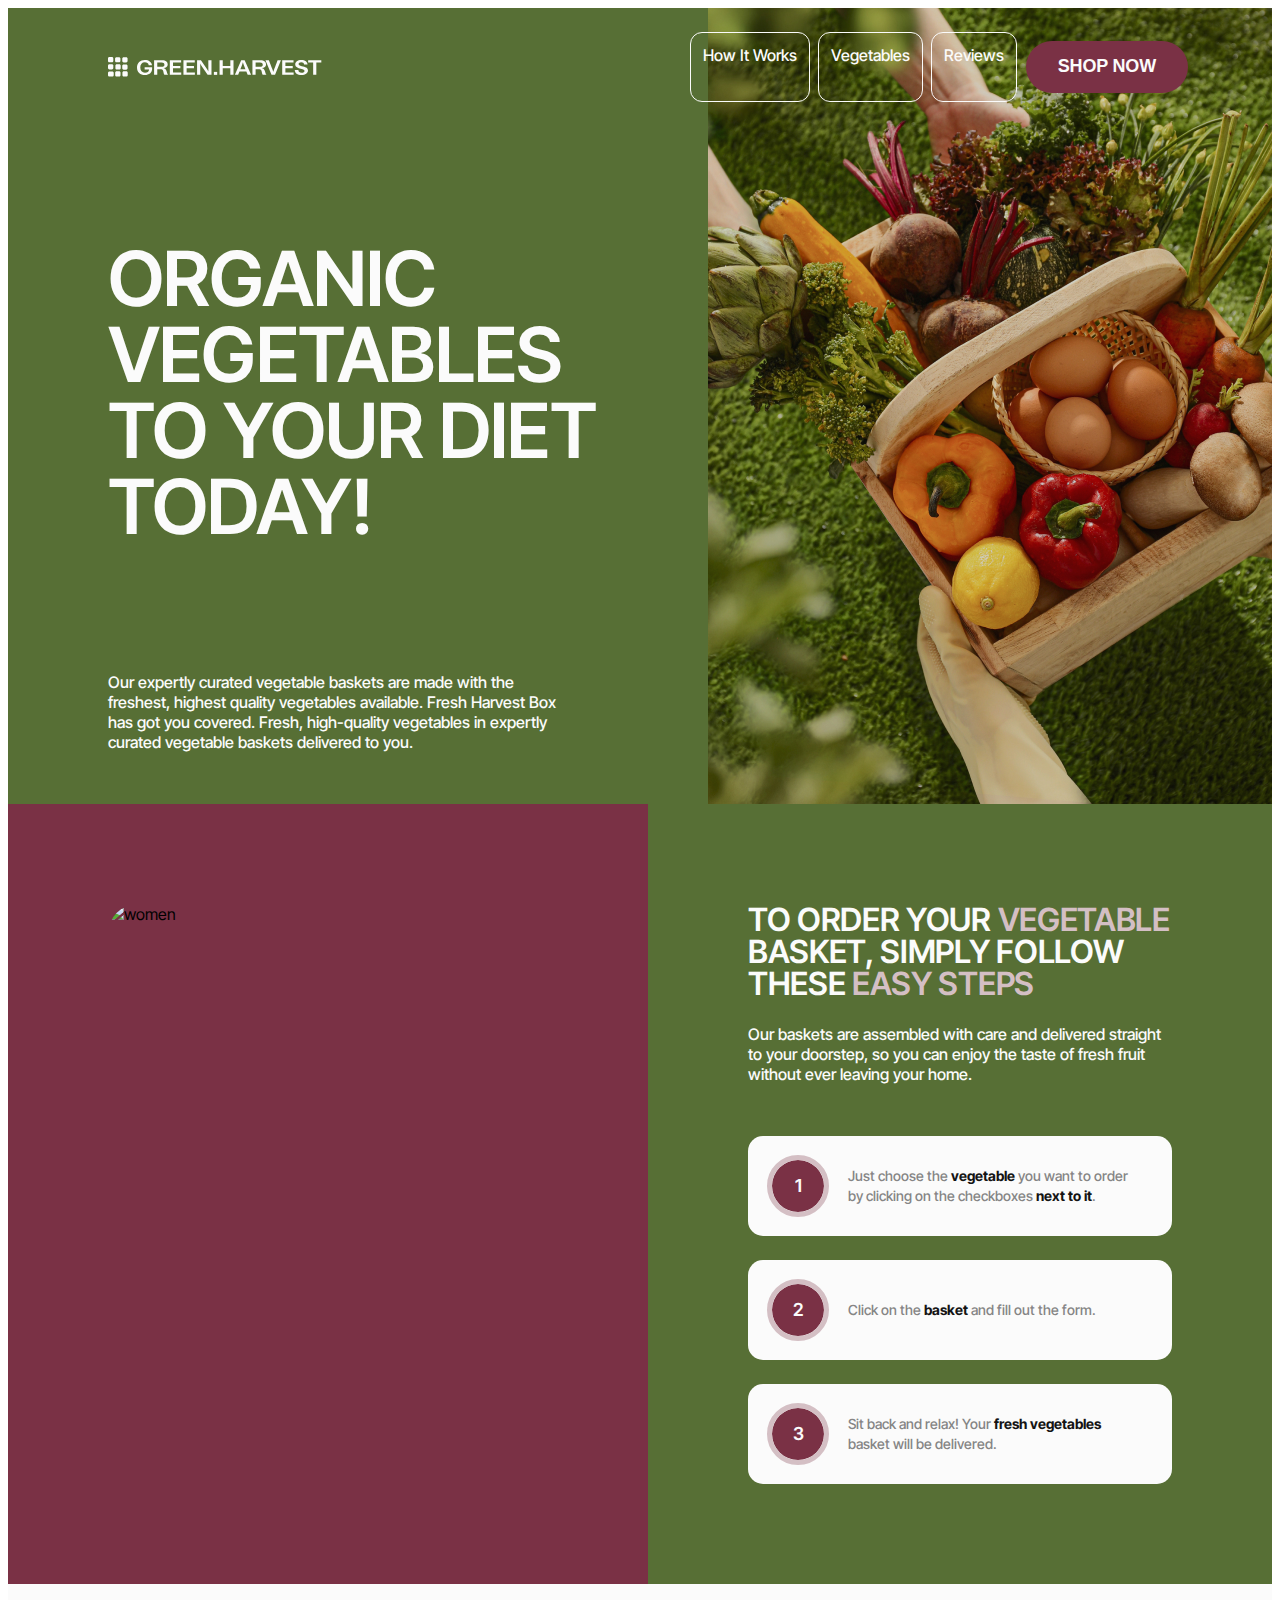
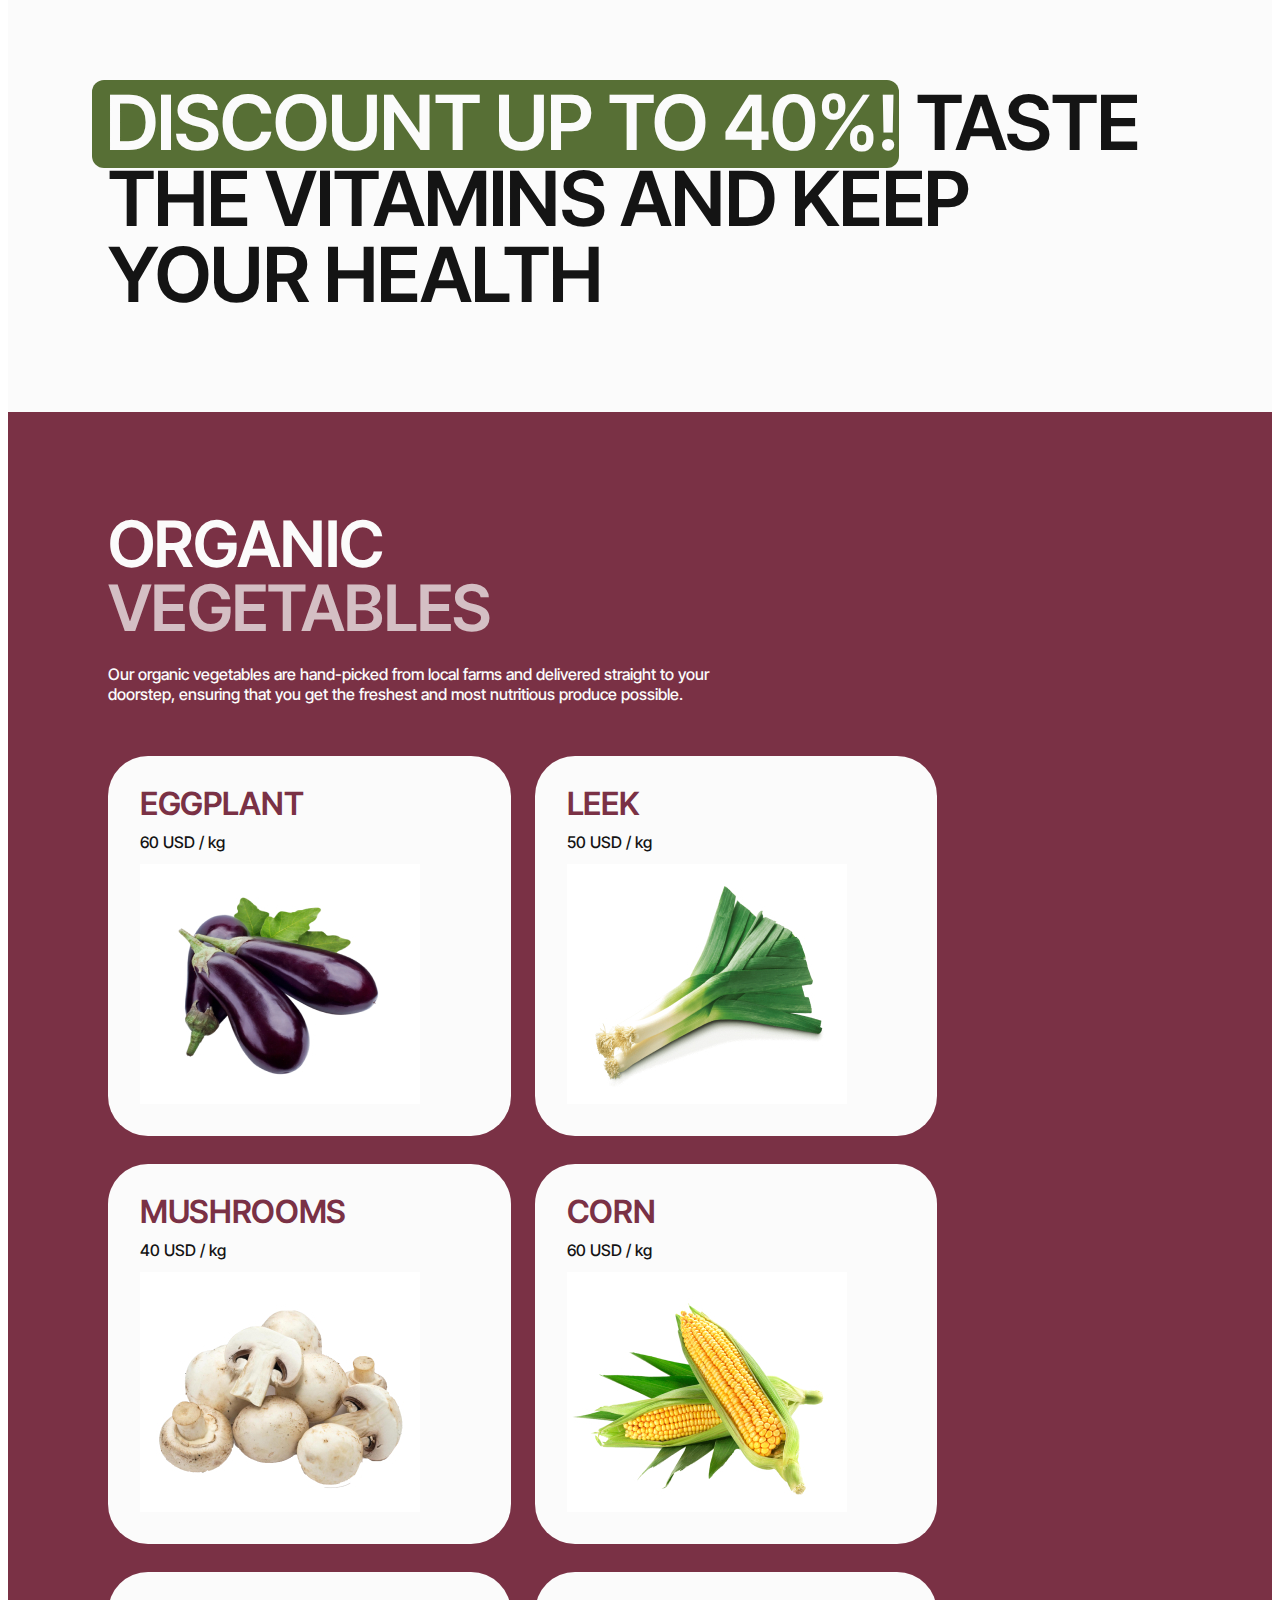
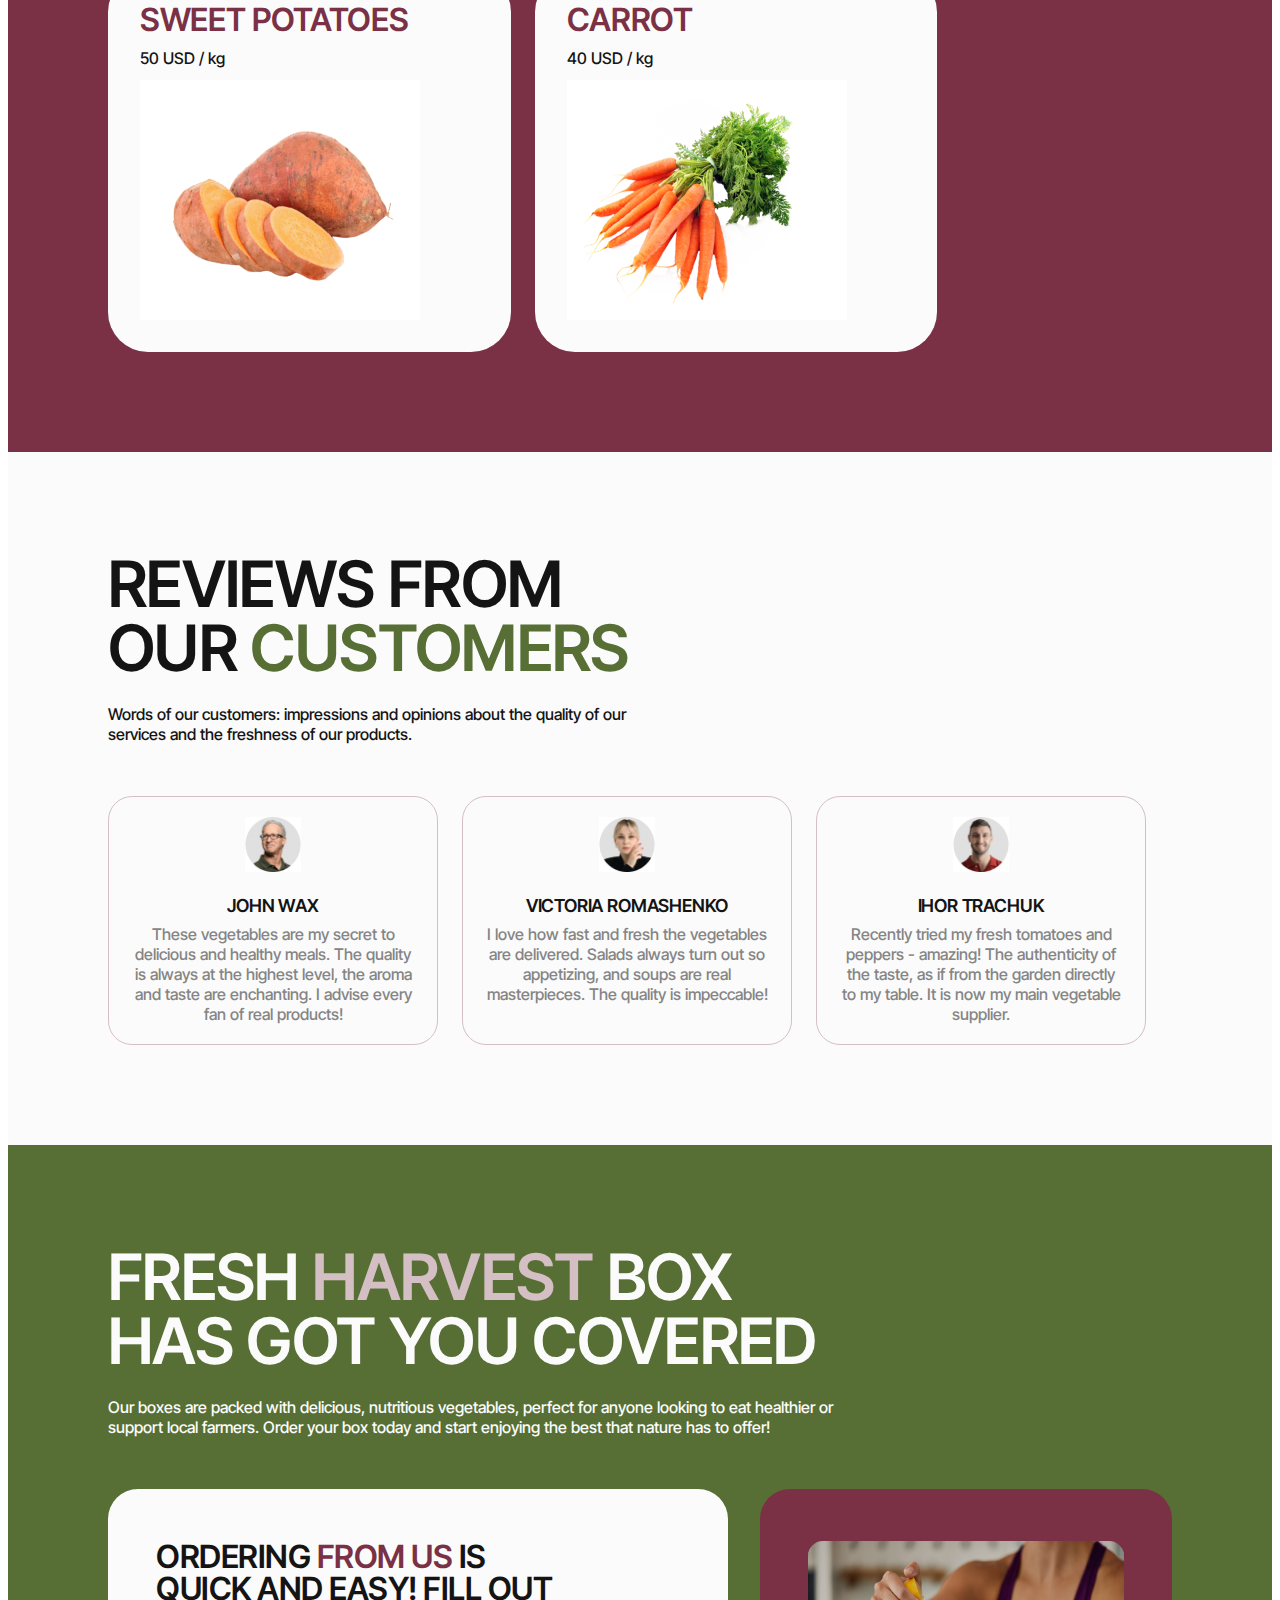
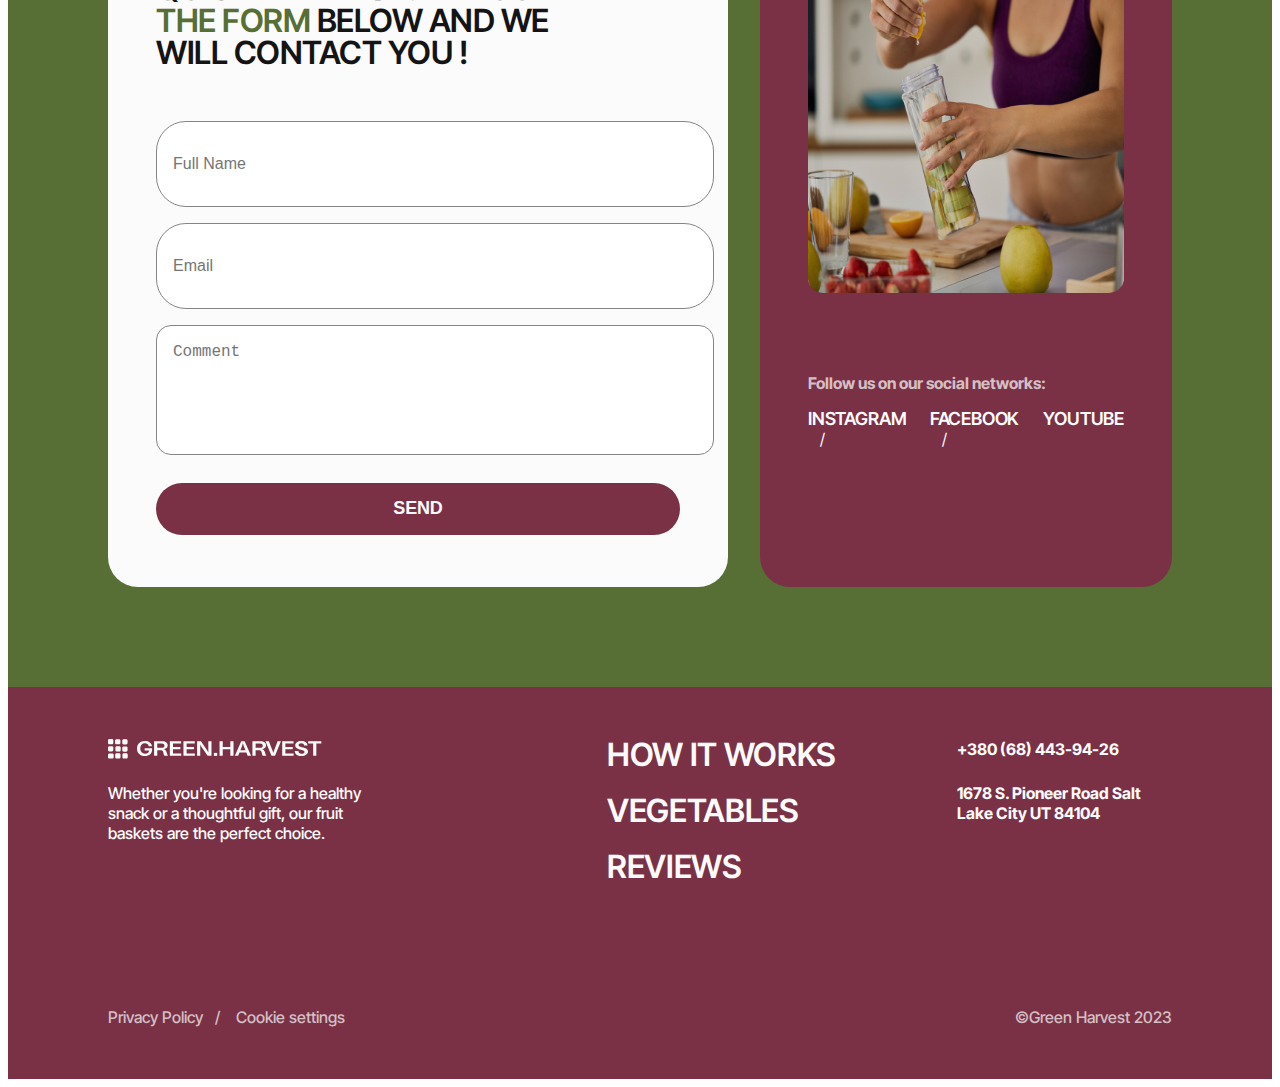
==== commit 5ccce93e: "added how its" ====
--- a/index.html
+++ b/index.html
@@ -56,10 +56,10 @@
 
       <!-- MODAL is-open -->
       <div class="mobile-tablet-menu" data-menu>
-        <div class="container mobile-menu-container">
+        <div class="mobile-menu-container">
           <button class="menu-close-button" type="button" data-menu-close>
             <svg class="icon-close" width="32" height="32">
-              <use href="./img/icons.svg#icon-close"></use>
+              <use href="./img/icons.svg#icon-cancel"></use>
             </svg>
           </button>
           <ul class="menu-list">
@@ -80,7 +80,7 @@
 
     <main>
       <section class="hero-section">
-        <div class="hero-container">
+        <!-- <div class="hero-container"> -->
           <div class="container hero-content-wrapper">
             <h1 class="hero-title">organic vegetables to your diet today!</h1>
             <p class="hero-text">
@@ -91,83 +91,81 @@
             </p>
           </div>
           <div class="hero-img-wrapper"></div>
-        </div>
+        <!-- </div> -->
       </section>
 
-      <section class="it-works-section" id="how-it-works">
-        <div class="it-works-img-box">
-          <div class="container">
-            <h2 class="visually-hidden">How it works</h2>
-            <picture>
-              <source
-                media="(min-width: 1280px)"
-                srcset="
-                  ./images/fruits/fruits_dek@1x.jpg 1x,
-                  ./images/fruits/fruits_dek@1x.jpg 2x
-                "
-              />
-              <source
-                media="(min-width: 768px)"
-                srcset="
-                  ./images/fruits/fruits_tab@1x.jpg 1x,
-                  ./images/fruits/fruits_tab@1x.jpg 2x
-                "
-              />
-              <source
-                media="(max-width: 767px)"
-                srcset="
-                  ./images/fruits/fruits_mob@1x.jpg 1x,
-                  ./images/fruits/fruits_mob@1x.jpg 2x
-                "
-              />
-              <img
-                src="./images/fruits/fruits_dek@1x.jpg"
-                alt="fruits-slicing"
-                class="fruits-pict"
-                width="440"
-                height="560"
-              />
-            </picture>
-          </div>
-        </div>
-        <div class="steps-main-wrapper">
-          <div class="container">
-            <h2 class="steps-title">
-              To order your<span class="steps-title-part">vegetable</span>
-              basket, simply follow these easy
-              <span class="steps-title-part">steps</span>
-            </h2>
-            <p class="steps-text">
-              Our baskets are assembled with care and delivered straight to your
-              doorstep, so you can enjoy the taste of fresh fruit without ever
-              leaving your home.
-            </p>
-            <ol class="steps-list">
-              <li class="steps-item">
-                <div class="steps-info-wrapper">
-                  <p>
-                    Just choose the vegetable you want to order by clicking on
-                    the checkboxes next to it.
-                  </p>
-                </div>
-              </li>
-              <li class="steps-item">
-                <div class="steps-info-wrapper">
-                  <p>Click on the basket and fill out the form.</p>
-                </div>
-              </li>
-              <li class="steps-item">
-                <div class="steps-info-wrapper">
-                  <p>
-                    Sit back and relax! Your fresh vegetables basket will be
-                    delivered.
-                  </p>
-                </div>
-              </li>
-            </ol>
-          </div>
-        </div>
-      </section>
+      <section class="section section-how" id="how-it-works">
+  <h2 class="visually-hidden">How it works</h2>
+  <div class="works-img">
+    <div class="container img-container">
+      <picture>
+        <source
+          srcset="
+            img/how-it-works/image-how-desk@2x.jpg 2x,
+            img/how-it-works/image-how-desk@1x.jpg 1x
+          "
+          media="(min-width: 1280px)"
+        />
+        <source
+          srcset="
+            img/how-it-works/image-how-tab@2x.jpg 2x,
+            img/how-it-works/image-how-tab@1x.jpg 1x
+          "
+          media="(min-width: 768px) and (max-width: 1279px)"
+        />
+        <source
+          srcset="
+            img/how-it-works/image-how-mob@2x.jpg 2x,
+            img/how-it-works/image-how-mob@1x.jpg 1x
+          "
+          media="(max-width: 767px)"
+        />
+        <img
+          src="img/how-it-works/image-how-mob@1x.jpg"
+          alt="women"
+          width="440"
+          height="560"
+        />
+      </picture>
+    </div>
+  </div>
+
+  <div class="works-content">
+    <h3 class="order">
+      To order your <span class="part-order">vegetable</span> basket, simply
+      follow these <span class="part-order">easy steps</span>
+    </h3>
+    <p class="bascket">
+      Our baskets are assembled with care and delivered straight to your
+      doorstep, so you can enjoy the taste of fresh fruit without ever leaving
+      your home.
+    </p>
+
+    <ol class="ol-list">
+      <li>
+        <p>
+          Just choose the <span class="part-li">vegetable</span> you want to
+          order by clicking on the checkboxes
+          <span class="part-li">next to it</span>.
+        </p>
+      </li>
+      <li>
+        <p>
+          Click on the <span class="part-li">basket</span> and fill out the
+          form.
+        </p>
+      </li>
+      <li>
+        <p>
+          Sit back and relax! Your
+          <span class="part-li">fresh vegetables</span> basket will be
+          delivered.
+        </p>
+      </li>
+    </ol>
+  </div>
+</section>
+
 
       <section class="advertisement-section">
         <div class="container">
--- a/css/styles.css
+++ b/css/styles.css
@@ -227,10 +227,10 @@
         position: relative;
         display: flex;
         flex-direction: column;
-        align-items: center;
+        align-items: center; 
         height: 100%;
         padding-top: 296px;
-        padding-bottom: 52px;
+        padding-bottom: 52px; 
 }
 
 .menu-close-button {
@@ -419,10 +419,10 @@
 }
           
 @media only screen and (min-width: 1280px) {
-        .hero-container{
+        .hero-section{
                 display: flex;
-                /* max-width: 1280px;
-                margin: 0 auto; */
+                max-width: 1280px;
+                margin: 0 auto;
         } 
         .hero-content-wrapper {
                 padding-top: 232px;
@@ -446,58 +446,189 @@
 
 
 
-
-
-
-
-
-
-.it-works-section {
-
-}
-.it-works-container{
-        
-}
-.it-works-img-box {
+.section-how {
+        display: flex;
+        flex-direction: column;
+        gap: 0;
+        margin-bottom: 0;
+}
+
+@media only screen and (min-width: 1280px) {
+        .section-how {
+                flex-direction: row;
+        }
+}
+
+/*зображення, dіv 1*/
+
+.works-img {
+        display: flex;
+        background-color: #7a3145;
+        padding-bottom: 40px;
         padding-top: 40px;
-        padding-bottom: 40px;
+}
+
+.works-img img {
+        border-radius: 30px;
+}
+
+/* контекст dіv 2 */
+
+.works-content {
+        padding: 80px 20px;
+        background: #576f35;
+        text-align: left;
+        align-items: center;
+        display: flex;
+        justify-content: center;
+        flex-direction: column;
+}
+
+.order {
+        font-weight: 600;
+        font-size: 28px;
+        line-height: 100%;
+        letter-spacing: -0.01em;
+        text-transform: uppercase;
+        color: #fbfbfb;
+        margin-bottom: 20px;
+}
+
+.order .part-order {
+        color: #d4bfc4;
+}
+
+.bascket {
+        font-weight: 500;
+        font-size: 14px;
+        line-height: 143%;
+        color: #fbfbfb;
+        margin-bottom: 40px;
+}
+
+.ol-list {
+        display: flex;
+        counter-reset: li-counter;
+        flex-direction: column;
+        padding: 0;
+        gap: 20px;
+        margin: 0;
+}
+
+.ol-list li {
+        display: flex;
+        align-items: center;
+        position: relative;
+        gap: 24px;
+        background-color: #fbfbfb;
+        color: #858585;
+        border-radius: 15px;
+        padding: 12px 12px 12px 0;
+}
+
+.ol-list li::before {
+        content: counter(li-counter);
+        counter-increment: li-counter;
+        display: flex;
+        font-weight: 600;
+        font-size: 18px;
+        line-height: 111%;
+        letter-spacing: -0.01em;
+        text-transform: uppercase;
+        color: #fbfbfb;
+        align-items: center;
+        justify-content: center;
+        width: 52px;
+        height: 52px;
+        border-radius: 100%;
         background-color: #7a3145;
-}
-
-.steps-main-wrapper {
-        background-color: #576f35;
-        padding-top: 80px;
-        padding-bottom: 80px
-}
-.steps-title {}
-
-.steps-title-part {}
-
-.steps-text {}
-
-.steps-list {}
-
-.steps-item {}
-
-.steps-info-wrapper {}
-
-.fruits-pict{
-        border-radius: 30px;
-        width: 335px;
-        height: 452px;
-}
+        outline: 5px solid #d4bfc4;
+        margin-left: 24px;
+        flex-shrink: 0;
+}
+
+.part-li {
+        font-weight: 700;
+        color: #141414;
+}
+
+.ol-list p {
+        font-weight: 500;
+        font-size: 14px;
+        line-height: 143%;
+        color: #858585;
+}
+
+/* адаптація - планшет */
 
 @media only screen and (min-width: 768px) {
-  .fruits-pict {
-          width: 640px;
-          height: 640px;
-  } 
-}
-
+        .works-img {
+                padding: 100px 64px;
+        }
+
+        .img-container {
+                padding: 0;
+        }
+
+        .works-content {
+                padding: 100px 164px;
+        }
+
+        .order {
+                font-size: 32px;
+                margin-bottom: 24px;
+        }
+
+        .bascket {
+                font-size: 16px;
+                line-height: 125%;
+                margin-bottom: 52px;
+        }
+
+        .ol-list {
+                gap: 24px;
+        }
+
+        .ol-list li {
+                min-height: 76px;
+                padding: 12px 27px 12px 0;
+        }
+}
+
+/* адаптація - комп'ютер */
 @media only screen and (min-width: 1280px) {
-        .fruits-pict {
-                width: 440px;
-                height: 560px;
+        .works-img {
+                padding: 100px;
+        }
+
+        .img-container {
+                padding: 0;
+        }
+
+        .works-content {
+                padding-left: 100px;
+                padding-right: 100px;
+                max-width: 50%;
+        }
+
+        .order {
+                font-size: 32px;
+                margin-bottom: 24px;
+        }
+
+        .bascket {
+                font-size: 16px;
+                line-height: 125%;
+                margin-bottom: 52px;
+        }
+
+        .ol-list {
+                gap: 24px;
+        }
+
+        .ol-list li {
+                min-height: 76px;
+                padding: 12px 27px 12px 0;
         }
 }
 
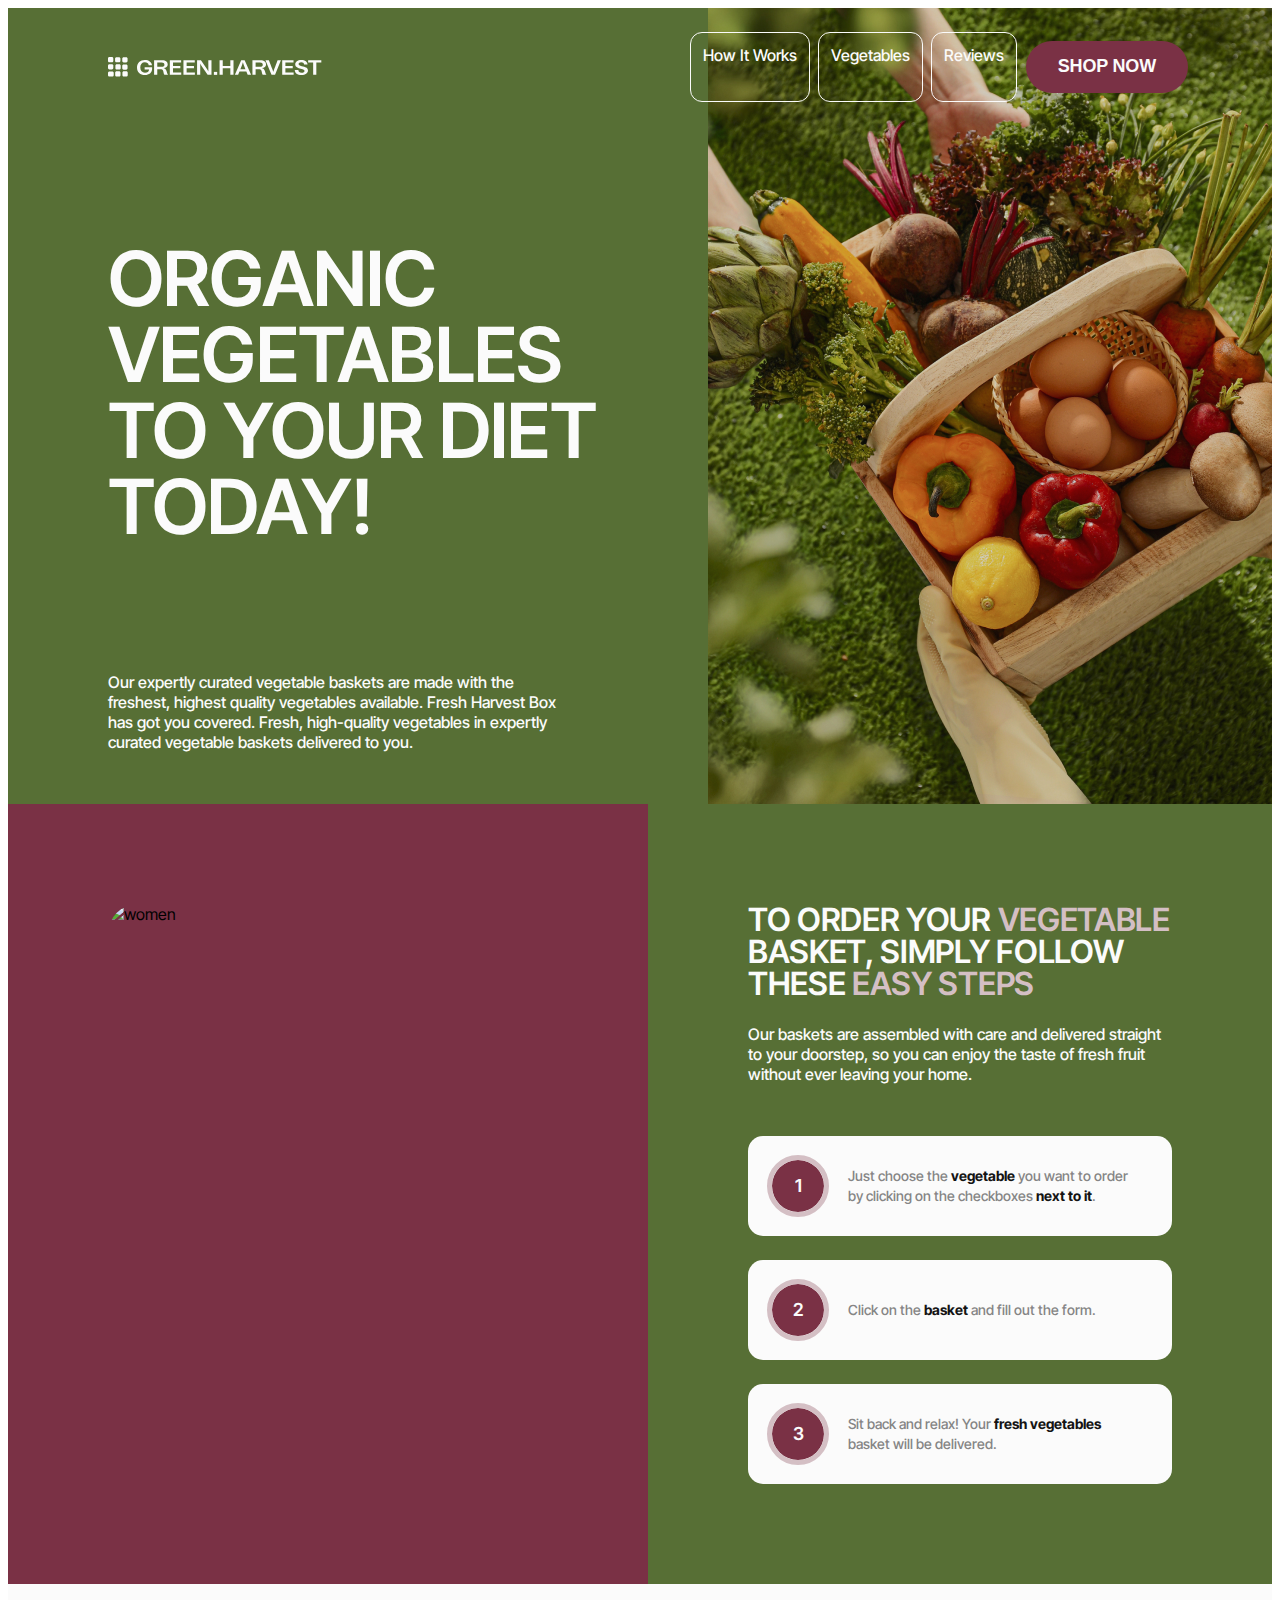
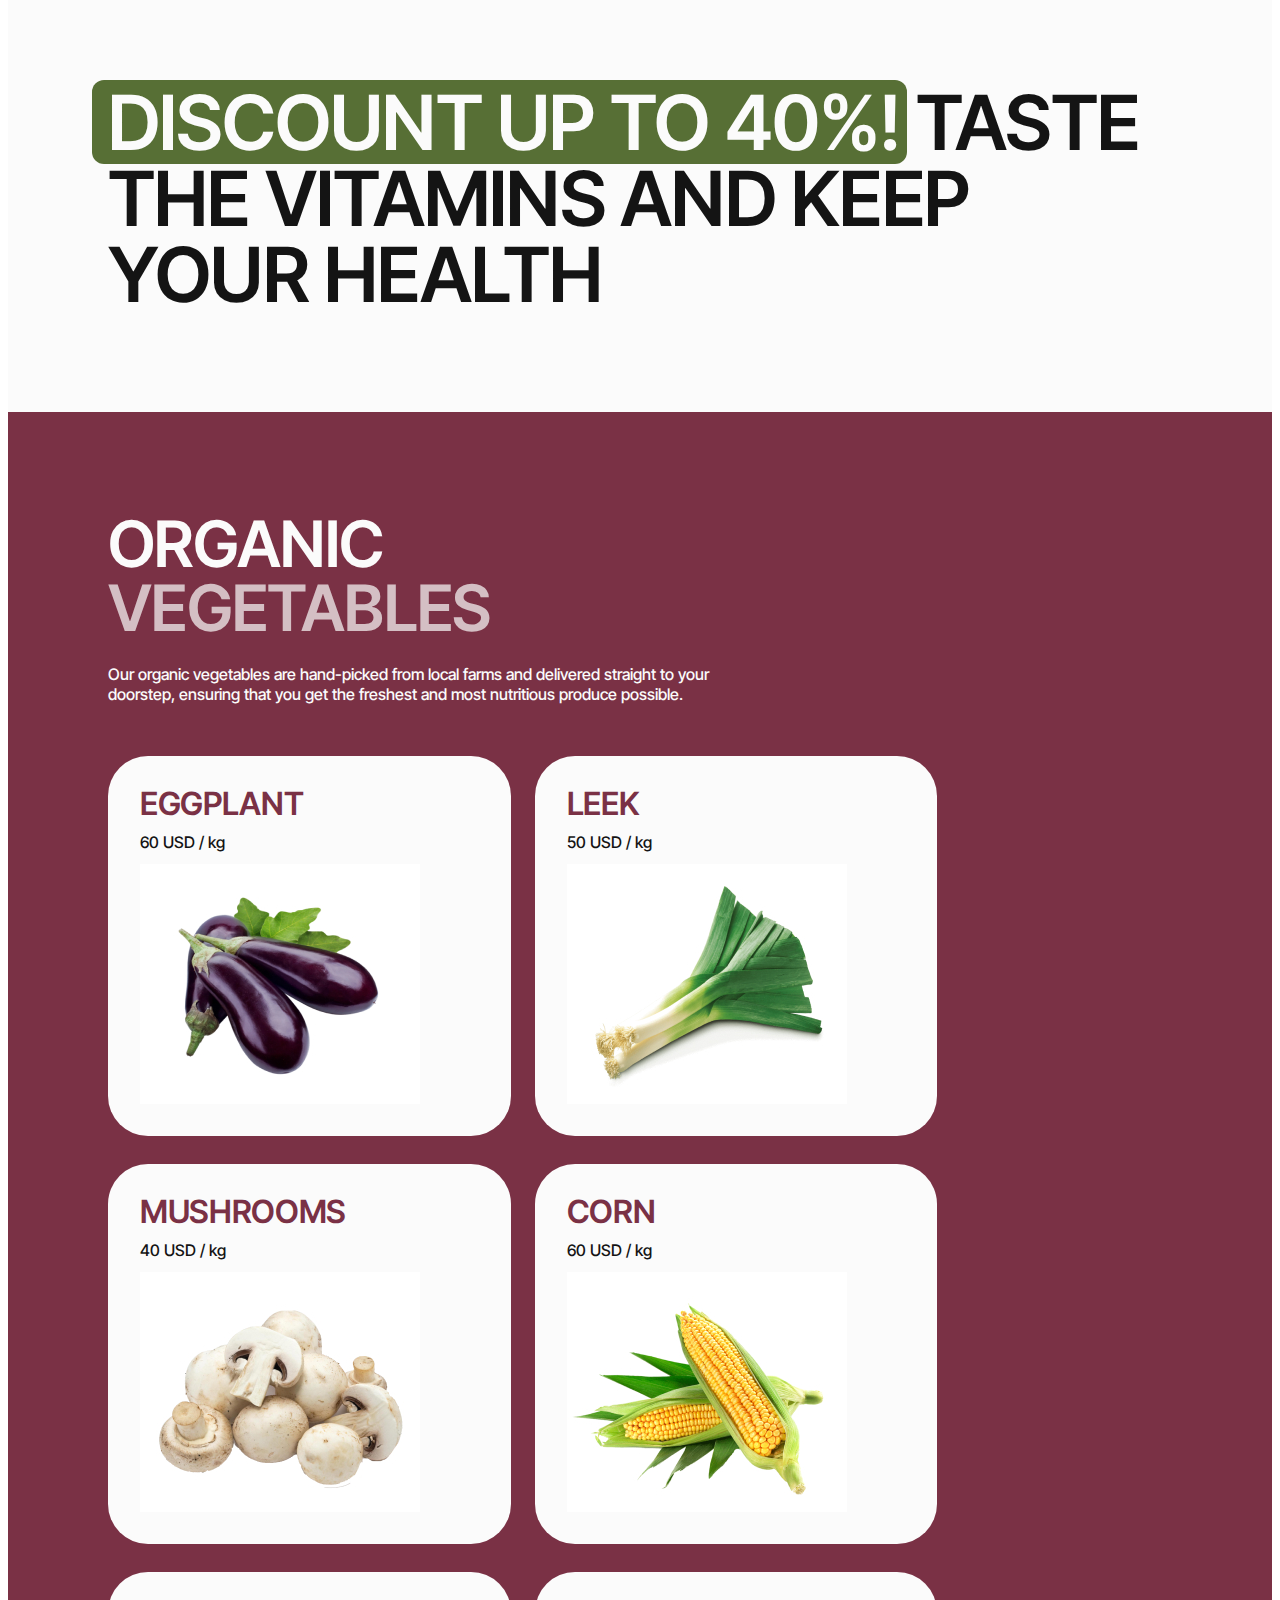
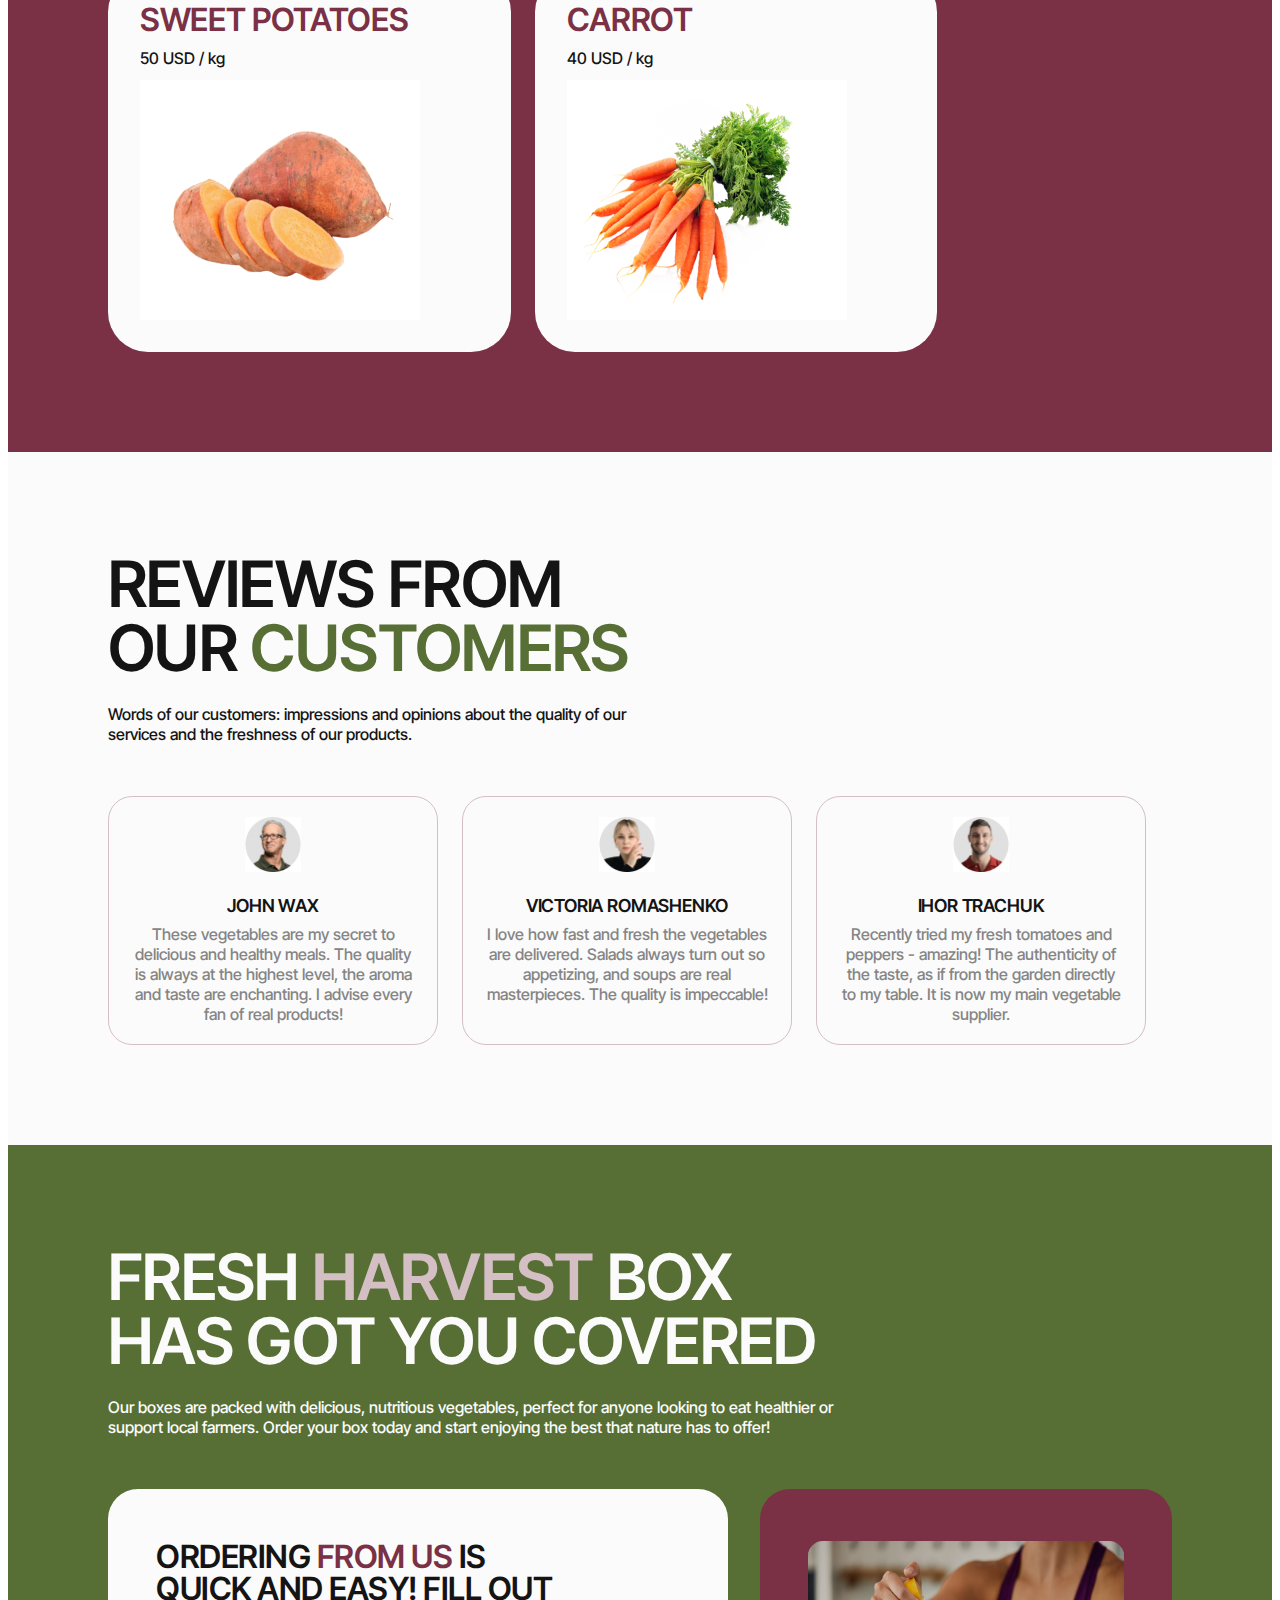
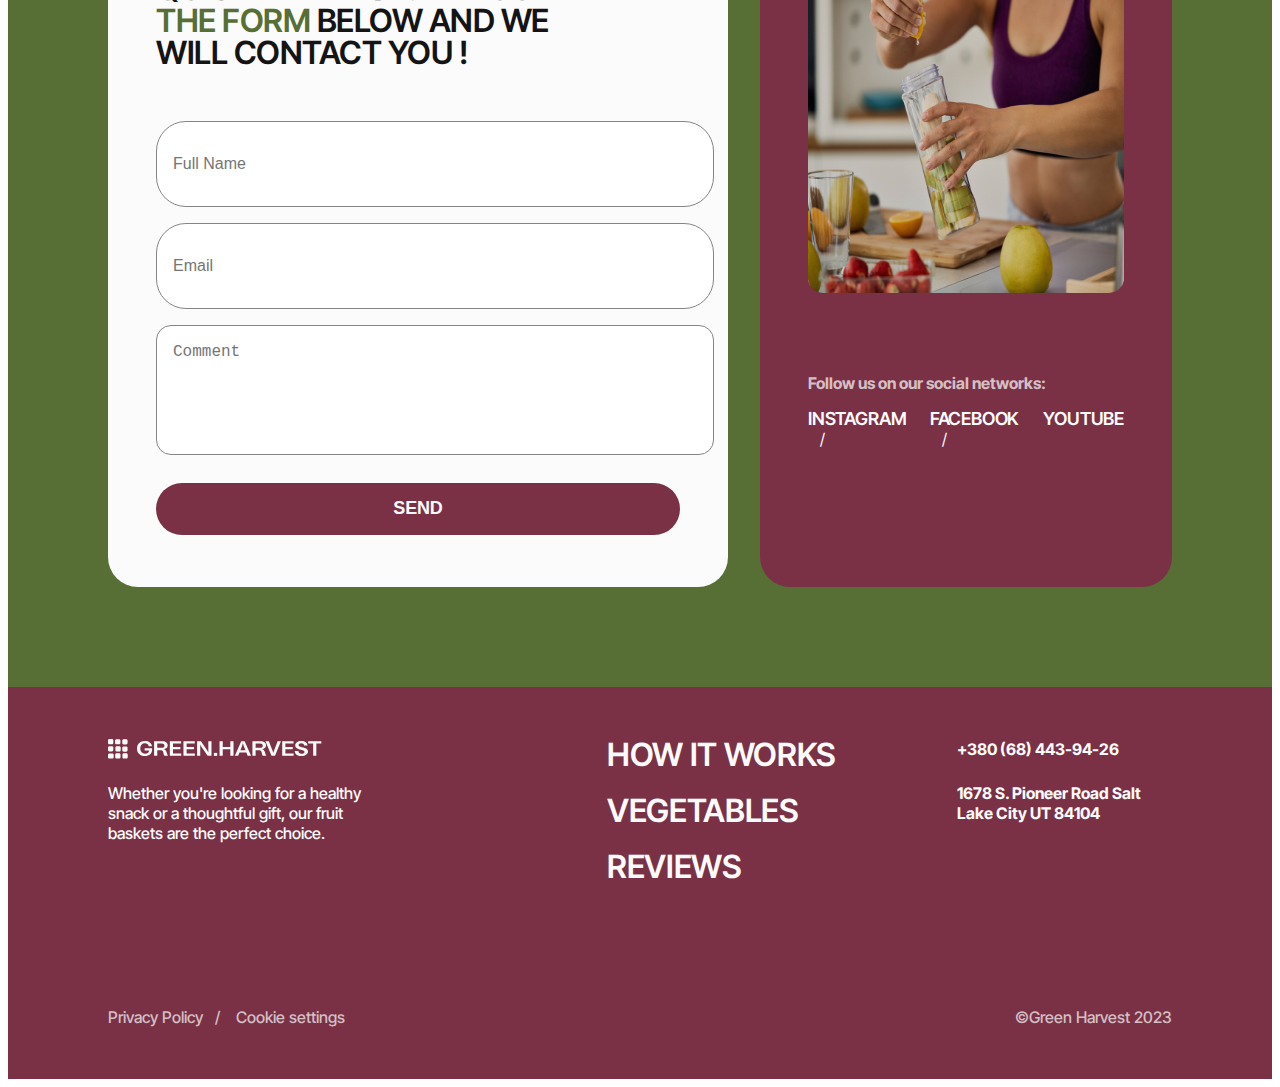
==== commit 0e754f21: "advertis ready" ====
--- a/index.html
+++ b/index.html
@@ -164,8 +164,7 @@
       </li>
     </ol>
   </div>
-</section>
-
+      </section>
 
       <section class="advertisement-section">
         <div class="container">
--- a/css/styles.css
+++ b/css/styles.css
@@ -648,21 +648,26 @@
         text-transform: uppercase;
         color: #141414;
         max-width: 335px;
+}
+
+.discount-part{
         position: relative;
-}
-
-.discount-part{
+        display: inline-block;
         color: #fbfbfb;  
+        z-index: 1;
+        max-width: 335px;
 }
 
 .discount-part::before {
-        content: "Discount up to 40%!";
+        content: "";
+        position: absolute;
+        top: 0;
+        left: 0;
+        right: 0;
         background-color: #576f35;
-        max-width: 335px;
+        border-radius: 12px;
+        z-index: -1;
         height: 102px;
-        border-radius: 12px;
-        display: block;
-        position: absolute;
 }
 
 @media only screen and (min-width: 768px) {
@@ -674,9 +679,11 @@
                 line-height: 1;
                 max-width: 704px;
         }
+
+        .discount-part{
+                max-width: 675px;
+        }
         .discount-part::before{
-                padding-top: 20px;
-                max-width: 675px;
                 height: 86px;
                 top: -20px;
         }
@@ -687,15 +694,19 @@
                 font-size: 76px;
                 max-width: 1054px;
         }
+
+        .discount-part{
+                max-width: 808px;
+        }
+        
         .discount-part::before {
-                max-width: 808px;
                 height: 84px;
-                padding-left: 14px;
-                padding-top: 4px;
+                right: -6px;
                 top: -4px;
                 left: -16px;
         }
 } 
+
 
 /* VEGETABLES STYLES */
 
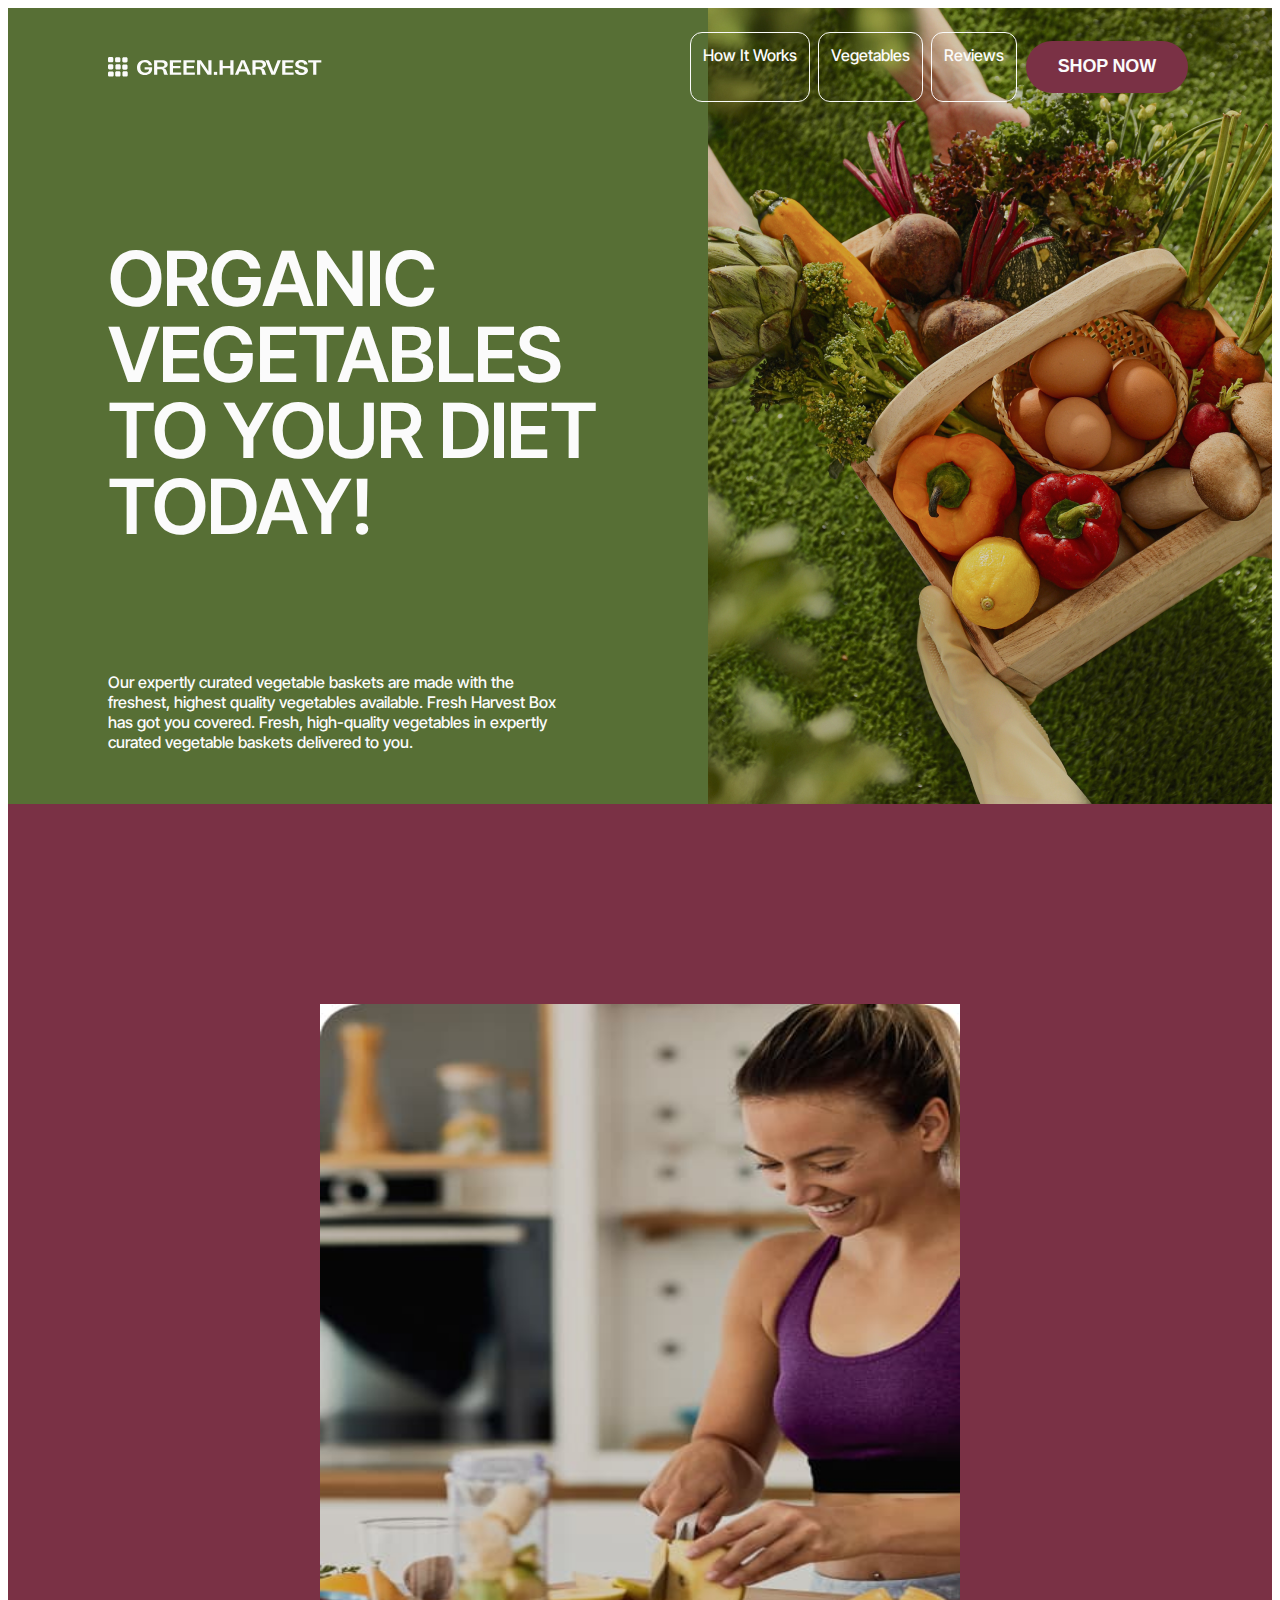
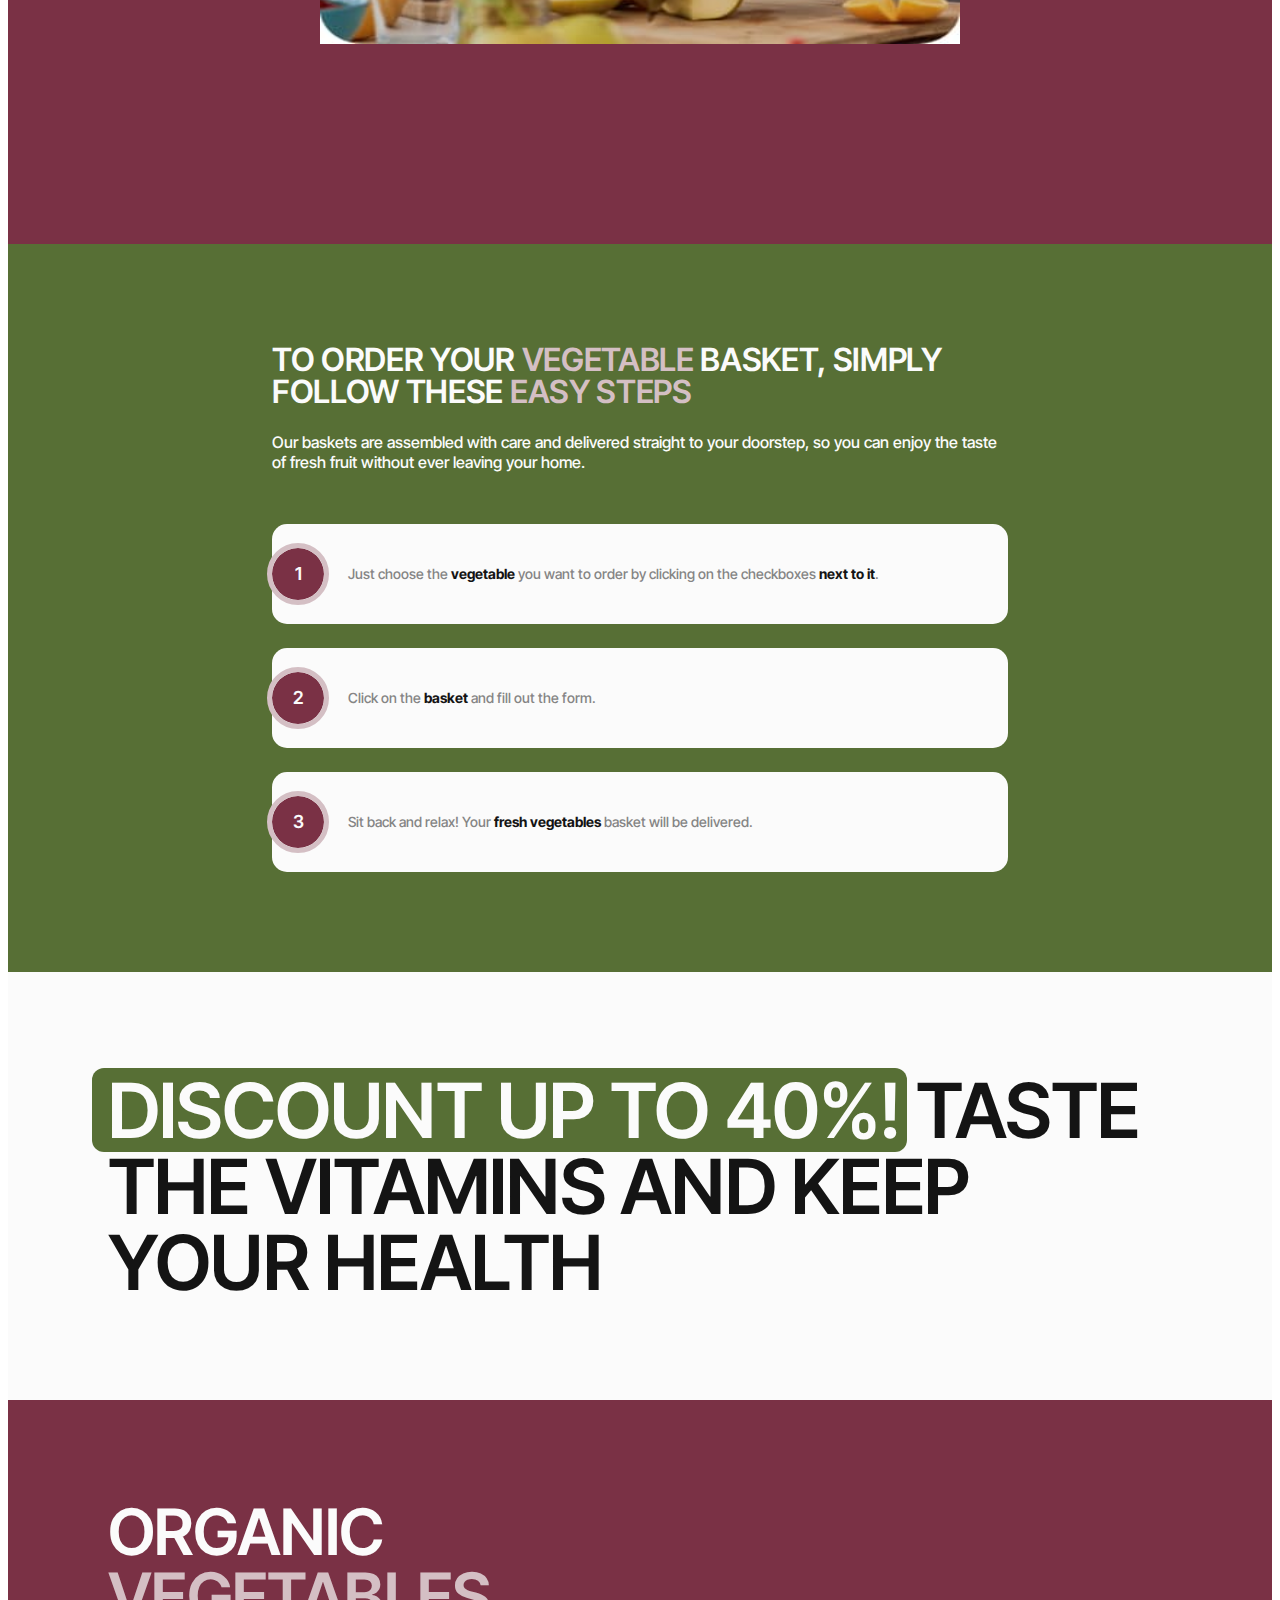
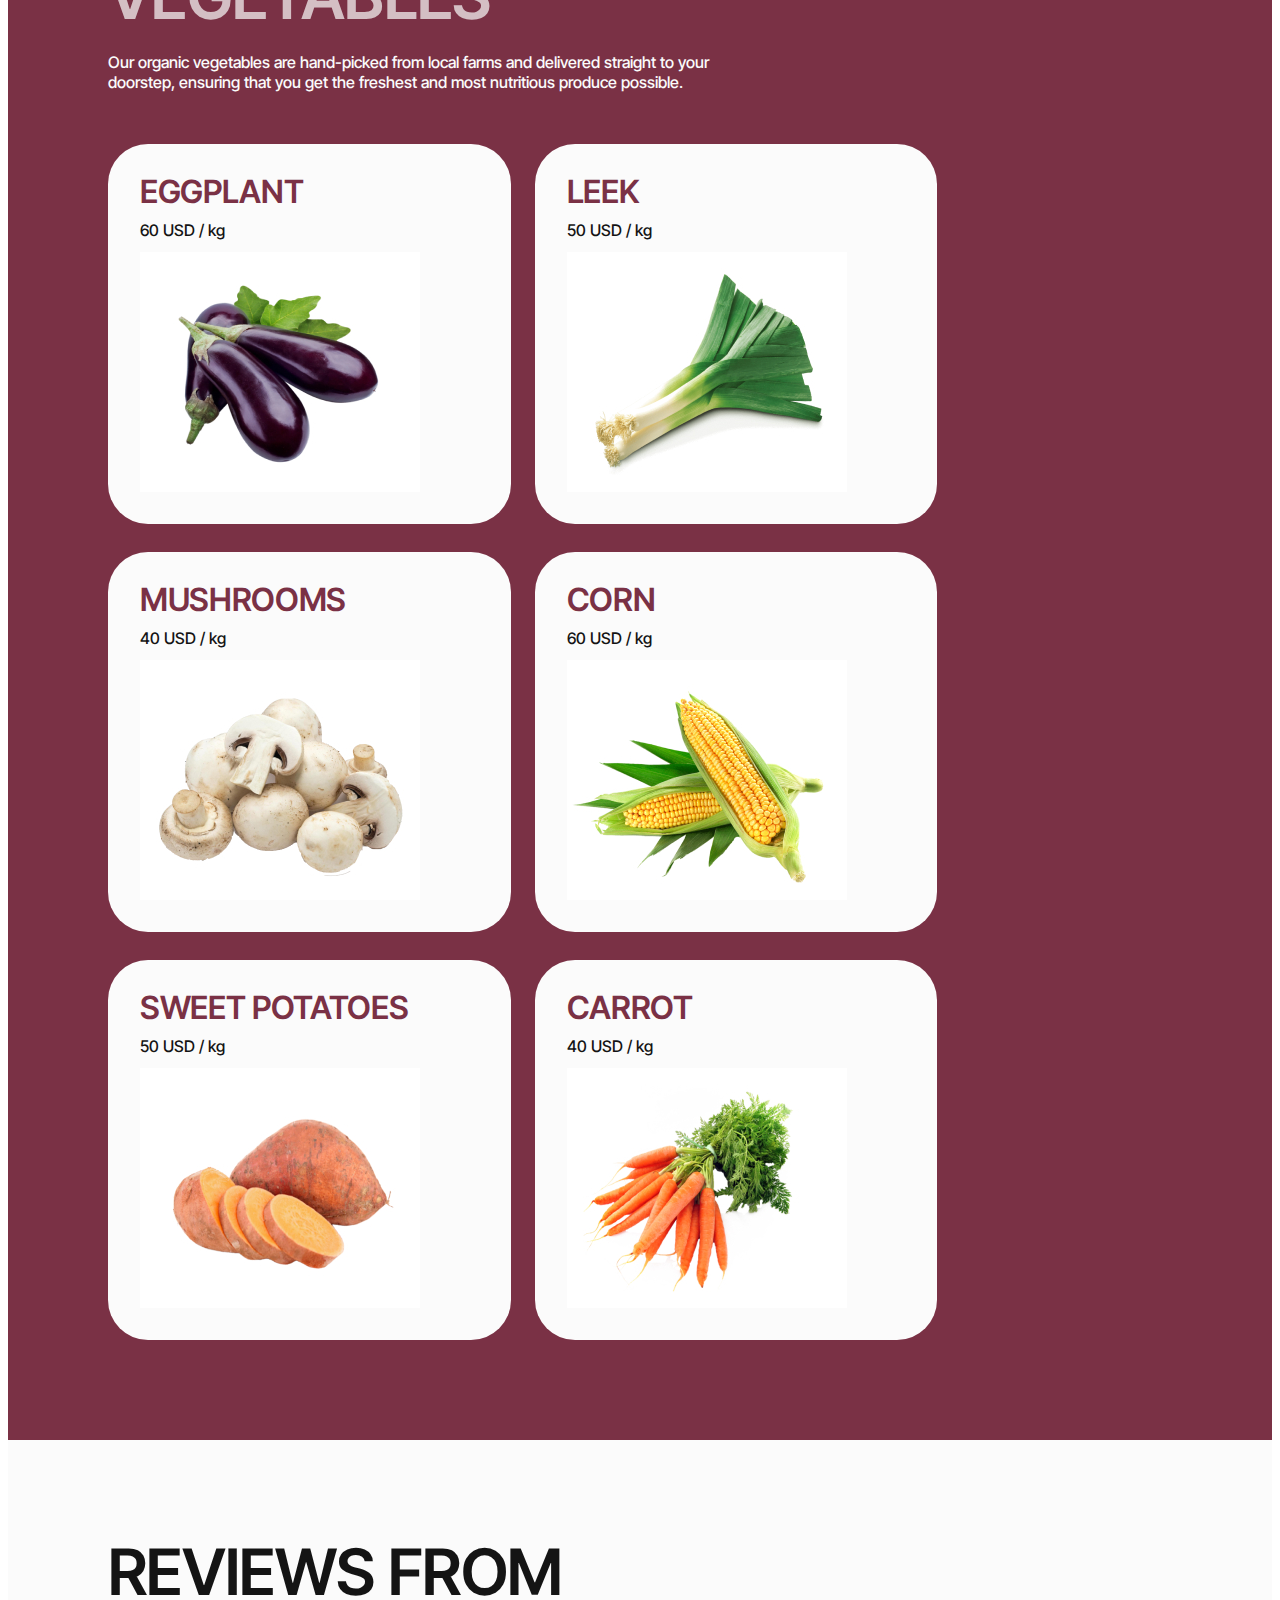
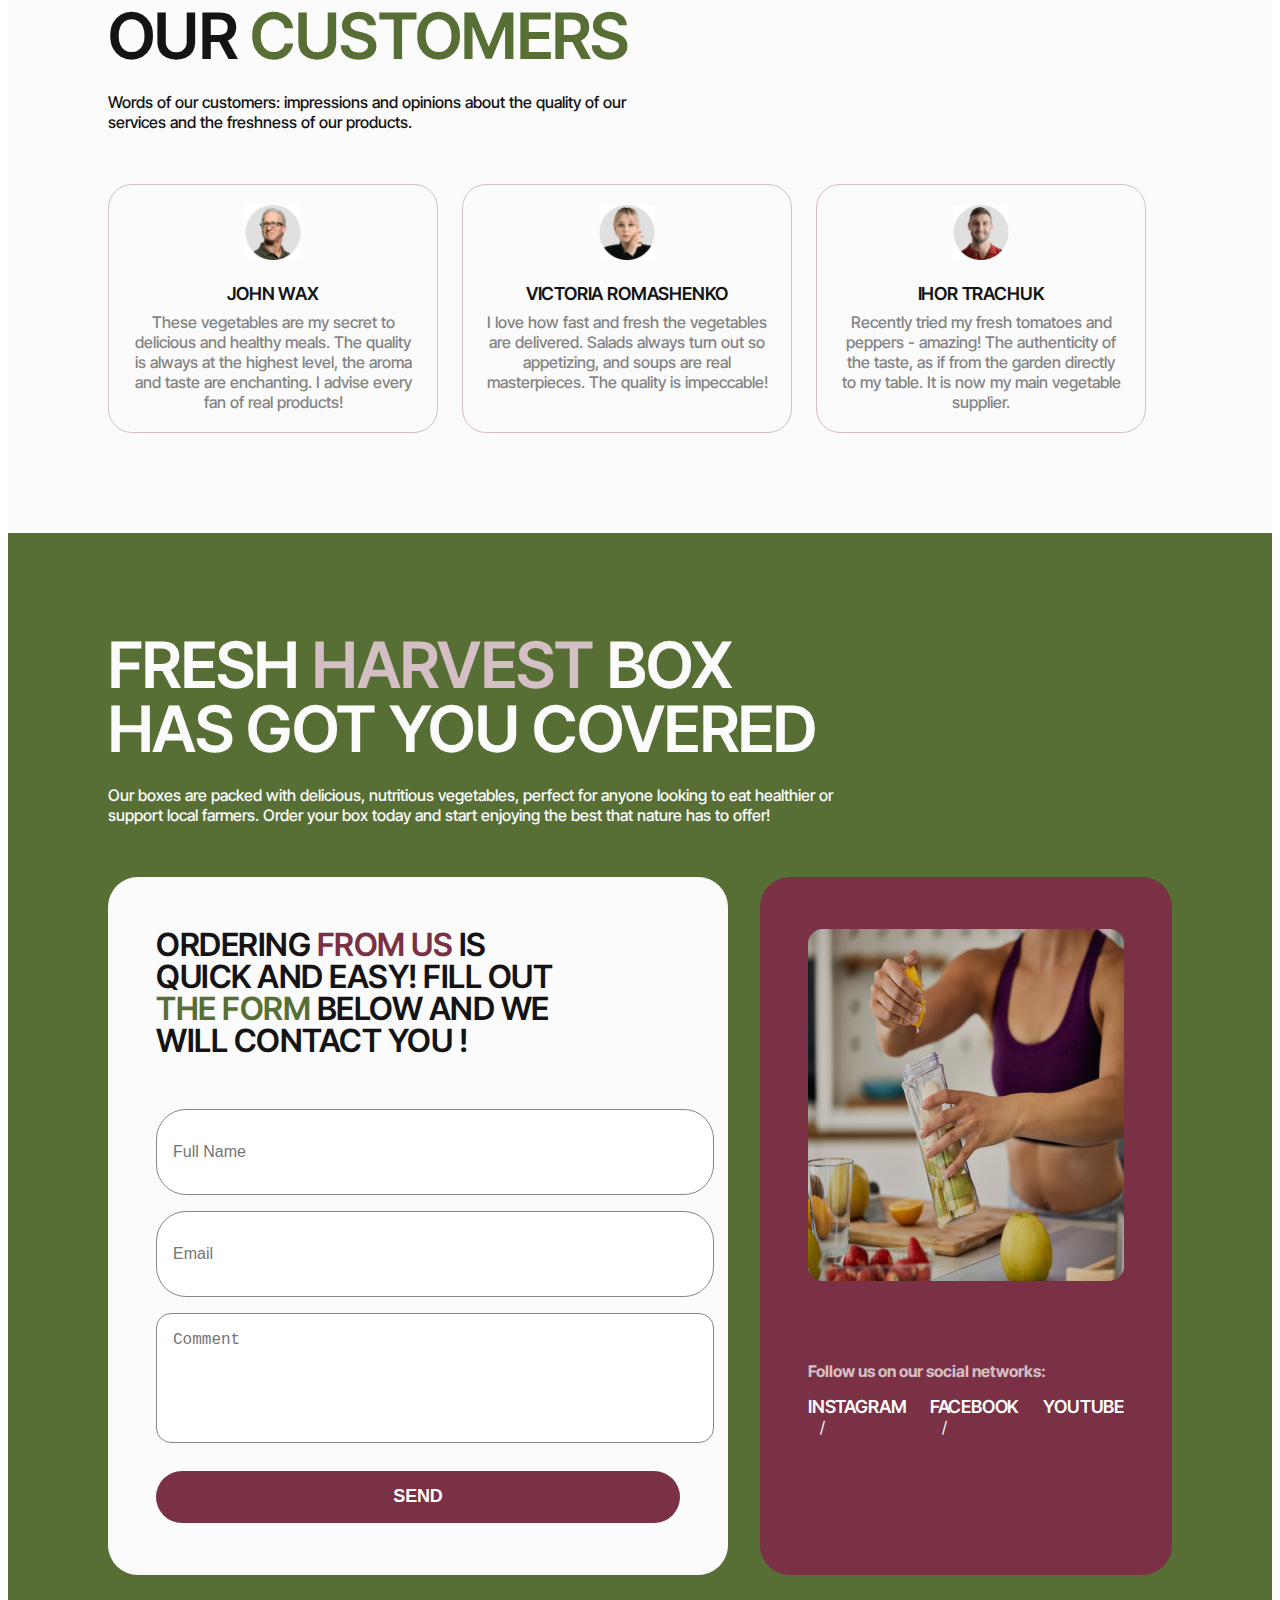
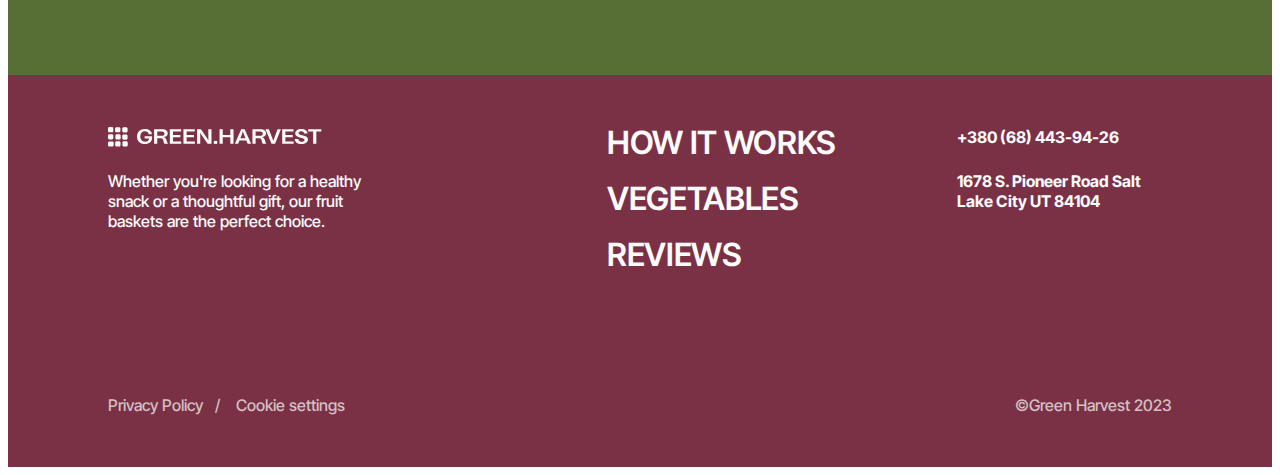
==== commit e38cd99e: "added how-its" ====
--- a/index.html
+++ b/index.html
@@ -80,7 +80,7 @@
 
     <main>
       <section class="hero-section">
-        <!-- <div class="hero-container"> -->
+        <div class="hero-container">
           <div class="container hero-content-wrapper">
             <h1 class="hero-title">organic vegetables to your diet today!</h1>
             <p class="hero-text">
@@ -91,80 +91,84 @@
             </p>
           </div>
           <div class="hero-img-wrapper"></div>
-        <!-- </div> -->
+        </div>
       </section>
 
-      <section class="section section-how" id="how-it-works">
-  <h2 class="visually-hidden">How it works</h2>
-  <div class="works-img">
-    <div class="container img-container">
-      <picture>
-        <source
-          srcset="
-            img/how-it-works/image-how-desk@2x.jpg 2x,
-            img/how-it-works/image-how-desk@1x.jpg 1x
-          "
-          media="(min-width: 1280px)"
-        />
-        <source
-          srcset="
-            img/how-it-works/image-how-tab@2x.jpg 2x,
-            img/how-it-works/image-how-tab@1x.jpg 1x
-          "
-          media="(min-width: 768px) and (max-width: 1279px)"
-        />
-        <source
-          srcset="
-            img/how-it-works/image-how-mob@2x.jpg 2x,
-            img/how-it-works/image-how-mob@1x.jpg 1x
-          "
-          media="(max-width: 767px)"
-        />
-        <img
-          src="img/how-it-works/image-how-mob@1x.jpg"
-          alt="women"
-          width="440"
-          height="560"
-        />
-      </picture>
+      <section class="section-how" id="how-it-works">
+        <h2 class="visually-hidden">How it works</h2>
+        <!-- <div class="works-main-wrapper"> -->
+          <div class="works-img-wrapper">
+            <div class="card-box">
+              <picture>
+                <source
+                        srcset="
+              ./images/fruits/fruits_dek@2x.jpg 2x,
+              ./images/fruits/fruits_dek@1x.jpg 1x
+                        "
+                        media="(min-width: 1280px)"
+                      />
+                      <source
+                        srcset="
+              ./images/fruits/fruits_tab@2x.jpg 2x,
+              ./images/fruits/fruits_tab@1x.jpg 1x
+                        "
+                        media="(min-width: 768px) and (max-width: 1279px)"
+                      />
+                      <source
+                        srcset="
+              ./images/fruits/fruits_mob@2x.jpg 2x,
+              ./images/fruits/fruits_mob@1x.jpg 1x
+                        "
+                        media="(max-width: 767px)"
+                      />
+                      <img
+                        class="works-img"
+                        src="./images/fruits/fruits_mob@1x.jpg"
+                        alt="women"
+                        width="440"
+                        height="560"
+                      />
+                    </picture>
+            </div>
+    </div>
+  
+  <div class="works-content-wrapper">
+    <div class="container">
+      <h3 class="order-title">
+        To order your <span class="part-order">vegetable</span> basket, simply
+        follow these <span class="part-order">easy steps</span>
+      </h3>
+      <p class="order-text">
+        Our baskets are assembled with care and delivered straight to your
+        doorstep, so you can enjoy the taste of fresh fruit without ever leaving
+        your home.
+      </p>
+      <ol class="ol-list">
+        <li>
+          <p class="steps-text">
+            Just choose the <span class="part-li">vegetable</span> you want to
+            order by clicking on the checkboxes
+            <span class="part-li">next to it</span>.
+          </p>
+        </li>
+        <li>
+          <p class="steps-text">
+            Click on the <span class="part-li">basket</span> and fill out the
+            form.
+          </p>
+        </li>
+        <li>
+          <p class="steps-text">
+            Sit back and relax! Your
+            <span class="part-li">fresh vegetables</span> basket will be
+            delivered.
+          </p>
+        </li>
+      </ol>
     </div>
   </div>
-
-  <div class="works-content">
-    <h3 class="order">
-      To order your <span class="part-order">vegetable</span> basket, simply
-      follow these <span class="part-order">easy steps</span>
-    </h3>
-    <p class="bascket">
-      Our baskets are assembled with care and delivered straight to your
-      doorstep, so you can enjoy the taste of fresh fruit without ever leaving
-      your home.
-    </p>
-
-    <ol class="ol-list">
-      <li>
-        <p>
-          Just choose the <span class="part-li">vegetable</span> you want to
-          order by clicking on the checkboxes
-          <span class="part-li">next to it</span>.
-        </p>
-      </li>
-      <li>
-        <p>
-          Click on the <span class="part-li">basket</span> and fill out the
-          form.
-        </p>
-      </li>
-      <li>
-        <p>
-          Sit back and relax! Your
-          <span class="part-li">fresh vegetables</span> basket will be
-          delivered.
-        </p>
-      </li>
-    </ol>
-  </div>
-      </section>
+  <!-- </div> -->
+</section>
 
       <section class="advertisement-section">
         <div class="container">
--- a/css/styles.css
+++ b/css/styles.css
@@ -1,6 +1,6 @@
 body {
         font-family: "Inter Tight", sans-serif;
-        /* background-color: #576f35; */
+        
 }
 
 h1,
@@ -87,6 +87,7 @@
         align-items: center;
         justify-content: space-between;
         width: 216px;
+        outline: none;
 }
 
 .logo-icon,
@@ -157,6 +158,7 @@
                 padding: 12px;
                 height: 44px;
                 display: block;
+                outline: none;
         }
         .nav-link:hover,
         .nav-link:focus {
@@ -170,6 +172,7 @@
         .order-button{
                 background-color: #7a3145;
                 border: none;
+                outline: none;
                 border-radius: 30px;
                 padding: 16px 32px;
                 min-width: 157px;
@@ -419,11 +422,12 @@
 }
           
 @media only screen and (min-width: 1280px) {
-        .hero-section{
+        .hero-container{
                 display: flex;
                 max-width: 1280px;
                 margin: 0 auto;
         } 
+
         .hero-content-wrapper {
                 padding-top: 232px;
                 padding-right: 36px;
@@ -443,65 +447,58 @@
         }
 } 
 
-
-
-
-.section-how {
+/* HOW-IT-WORKS STYLES */
+
+/* .section-how {
+        
+} */
+
+/* .works-main-wrapper{
         display: flex;
         flex-direction: column;
-        gap: 0;
-        margin-bottom: 0;
-}
-
-@media only screen and (min-width: 1280px) {
-        .section-how {
-                flex-direction: row;
-        }
-}
-
-/*зображення, dіv 1*/
+} */
+
+.works-img-wrapper {
+        background-color: #7a3145;
+        padding: 40px 20px;
+}
+
+.card-box{
+        display: flex;
+                justify-content: center;
+                align-items: center;
+                margin: 0 auto;
+}
 
 .works-img {
-        display: flex;
-        background-color: #7a3145;
-        padding-bottom: 40px;
-        padding-top: 40px;
-}
-
-.works-img img {
         border-radius: 30px;
 }
 
 /* контекст dіv 2 */
 
-.works-content {
-        padding: 80px 20px;
-        background: #576f35;
-        text-align: left;
-        align-items: center;
-        display: flex;
-        justify-content: center;
-        flex-direction: column;
-}
-
-.order {
+.works-content-wrapper {
+        padding: 80px 0;
+        background-color: #576f35;
+}
+
+.order-title {
         font-weight: 600;
         font-size: 28px;
-        line-height: 100%;
+        line-height: 1;
         letter-spacing: -0.01em;
         text-transform: uppercase;
         color: #fbfbfb;
         margin-bottom: 20px;
 }
 
-.order .part-order {
+.part-order {
         color: #d4bfc4;
 }
 
-.bascket {
+.order-text {
         font-weight: 500;
         font-size: 14px;
-        line-height: 143%;
+        line-height: 1.43;
         color: #fbfbfb;
         margin-bottom: 40px;
 }
@@ -510,9 +507,7 @@
         display: flex;
         counter-reset: li-counter;
         flex-direction: column;
-        padding: 0;
         gap: 20px;
-        margin: 0;
 }
 
 .ol-list li {
@@ -521,9 +516,8 @@
         position: relative;
         gap: 24px;
         background-color: #fbfbfb;
-        color: #858585;
         border-radius: 15px;
-        padding: 12px 12px 12px 0;
+        padding: 12px 24px;
 }
 
 .ol-list li::before {
@@ -543,7 +537,6 @@
         border-radius: 100%;
         background-color: #7a3145;
         outline: 5px solid #d4bfc4;
-        margin-left: 24px;
         flex-shrink: 0;
 }
 
@@ -552,36 +545,37 @@
         color: #141414;
 }
 
-.ol-list p {
+.steps-text {
         font-weight: 500;
         font-size: 14px;
-        line-height: 143%;
+        line-height: 1.43;
         color: #858585;
 }
 
 /* адаптація - планшет */
 
 @media only screen and (min-width: 768px) {
-        .works-img {
+        .works-img-wrapper {
                 padding: 100px 64px;
         }
 
-        .img-container {
-                padding: 0;
-        }
-
-        .works-content {
+        .works-img{
+                width: 640px;
+                height: 640px;
+        }
+
+        .works-content-wrapper {
                 padding: 100px 164px;
         }
 
-        .order {
+        .order-title {
                 font-size: 32px;
                 margin-bottom: 24px;
         }
 
-        .bascket {
-                font-size: 16px;
-                line-height: 125%;
+        .order-text {
+                font-size: 16px;
+                line-height: 1.25;
                 margin-bottom: 52px;
         }
 
@@ -630,7 +624,7 @@
                 min-height: 76px;
                 padding: 12px 27px 12px 0;
         }
-}
+} *
 
 
 /* ADVERTISEMENT SECTION */
@@ -682,6 +676,7 @@
 
         .discount-part{
                 max-width: 675px;
+
         }
         .discount-part::before{
                 height: 86px;
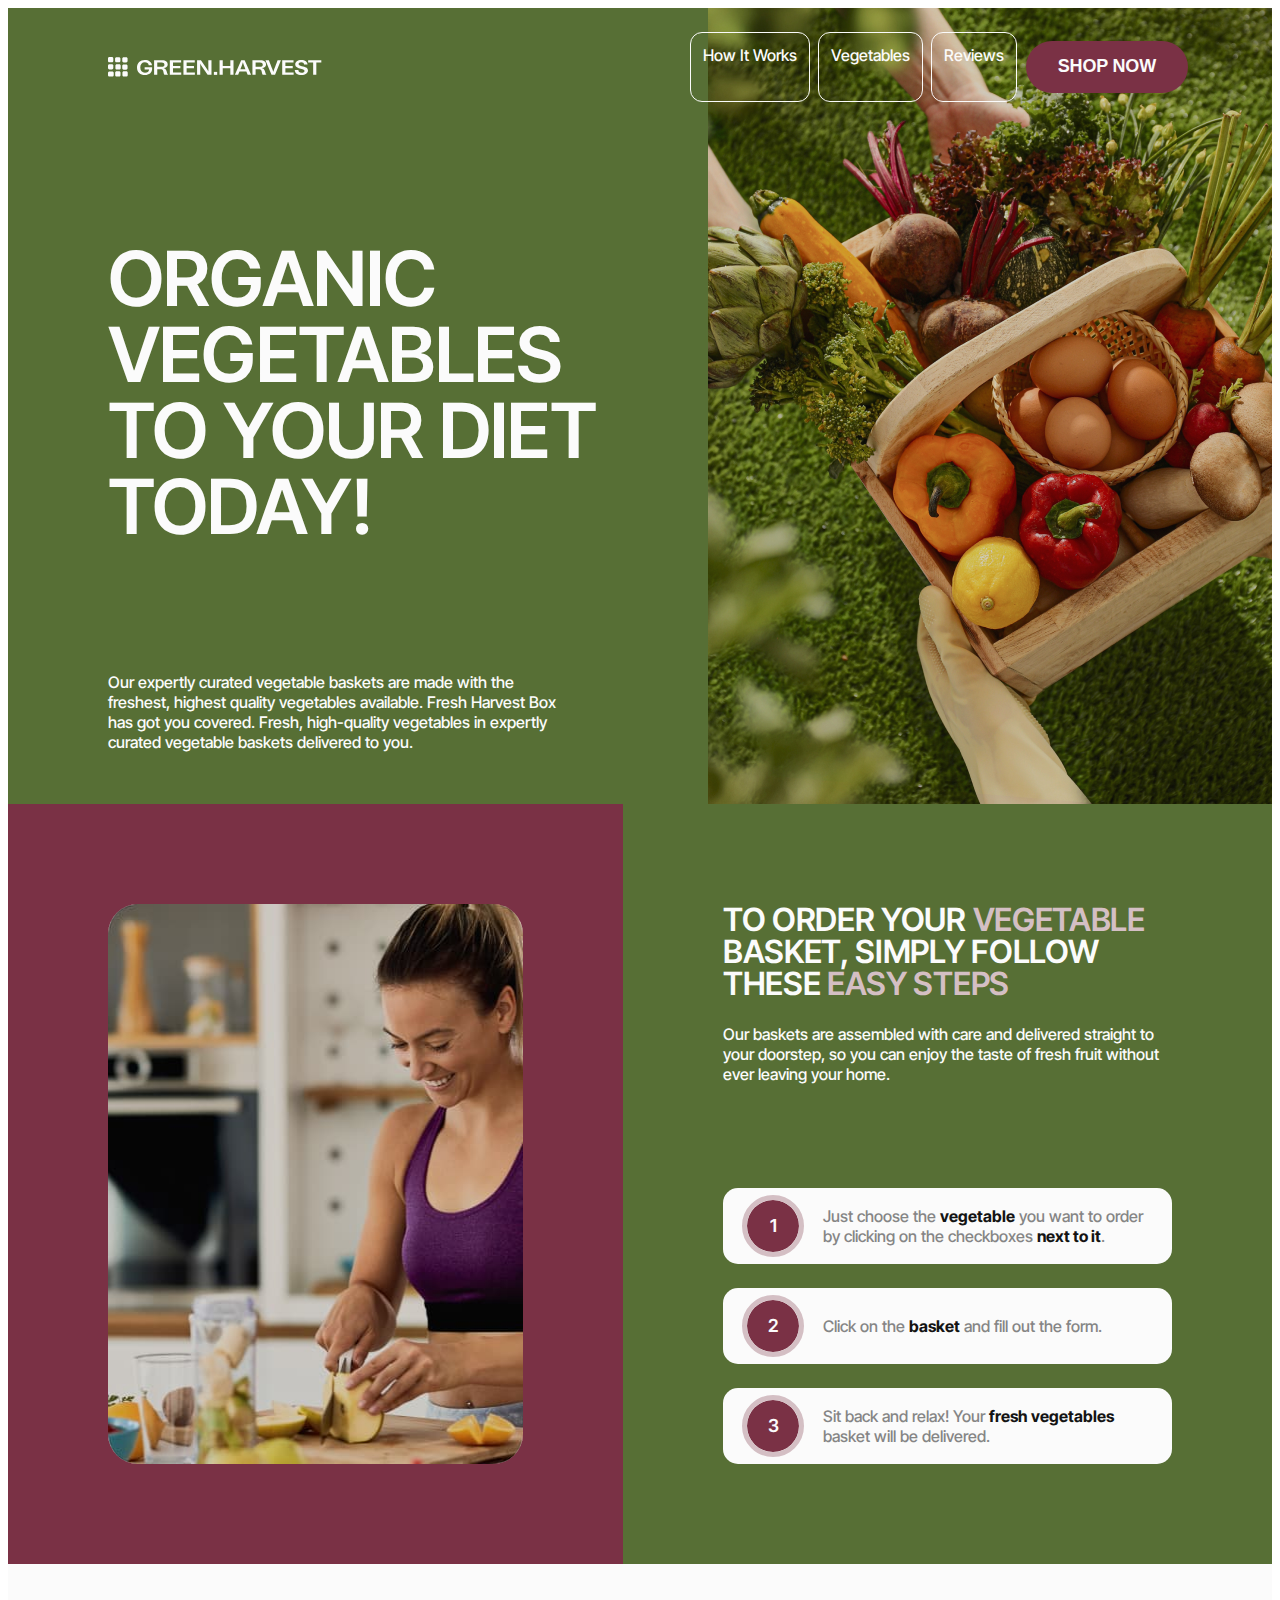
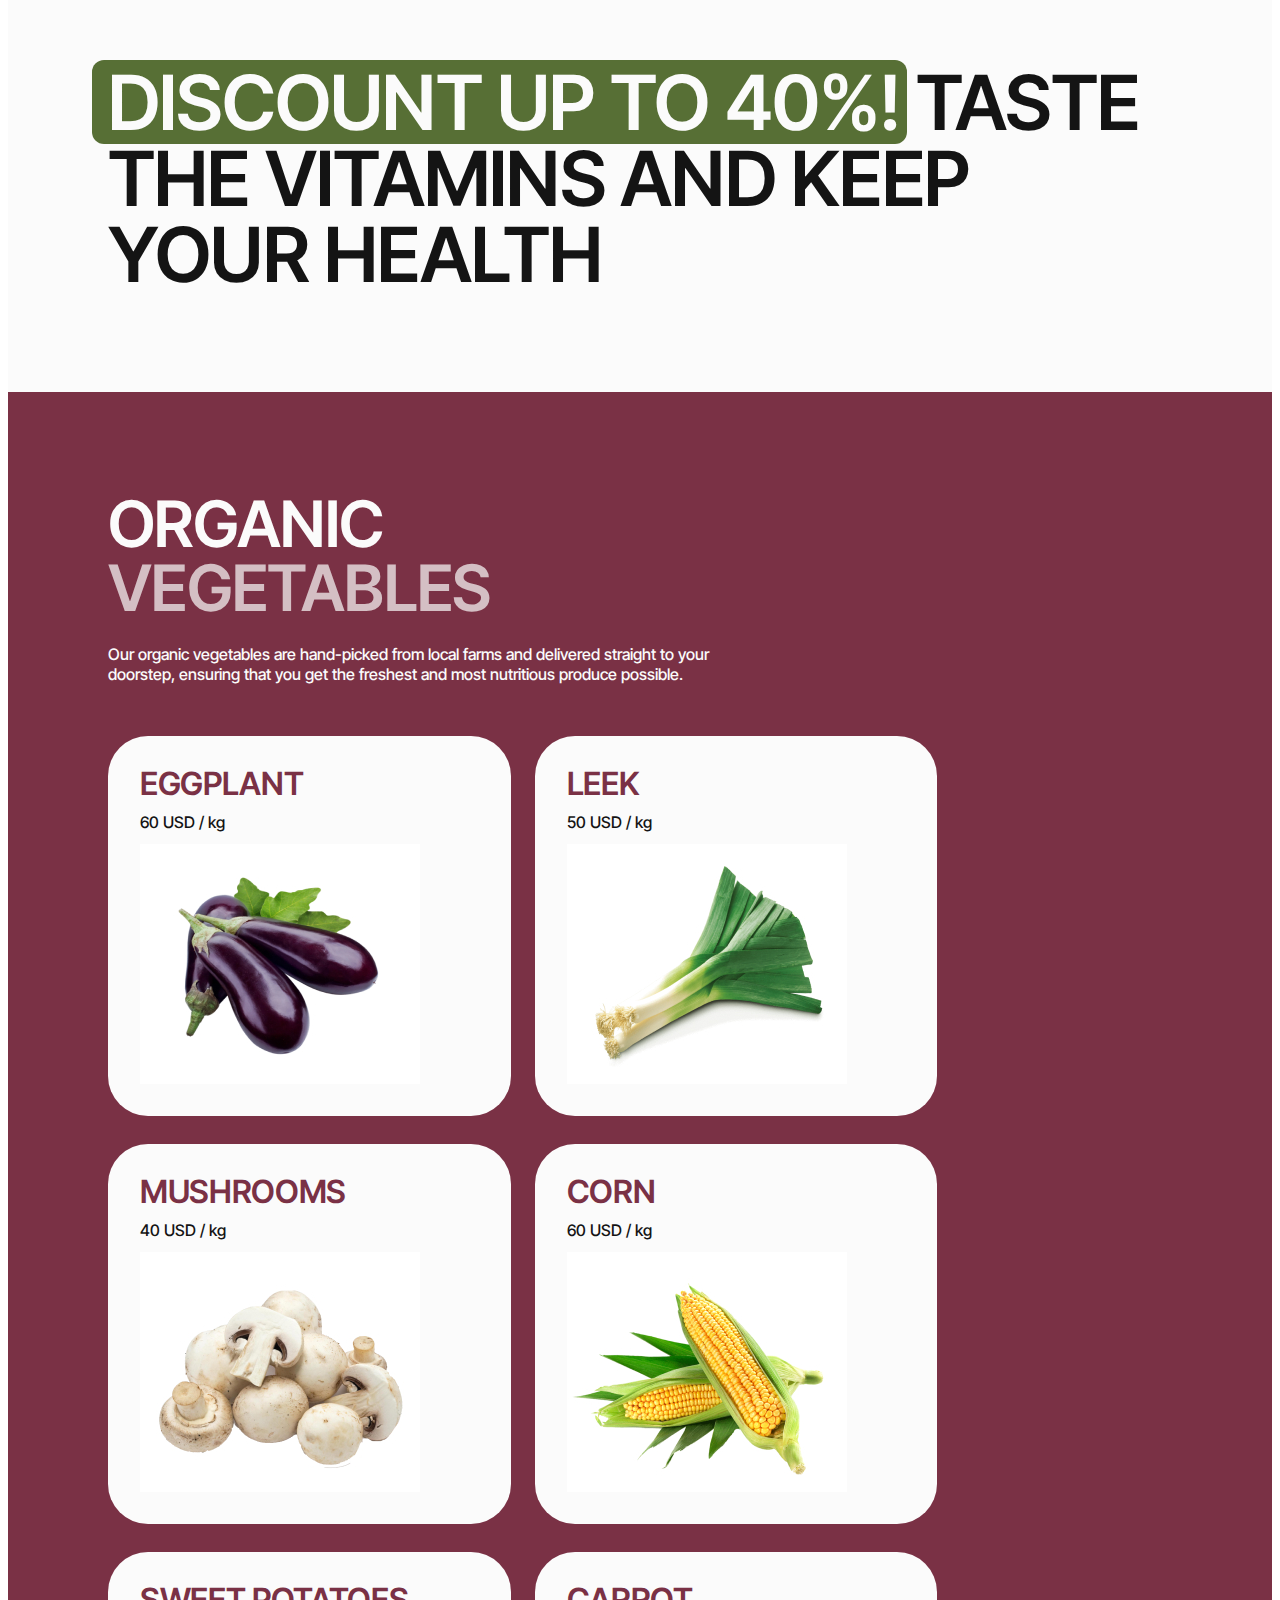
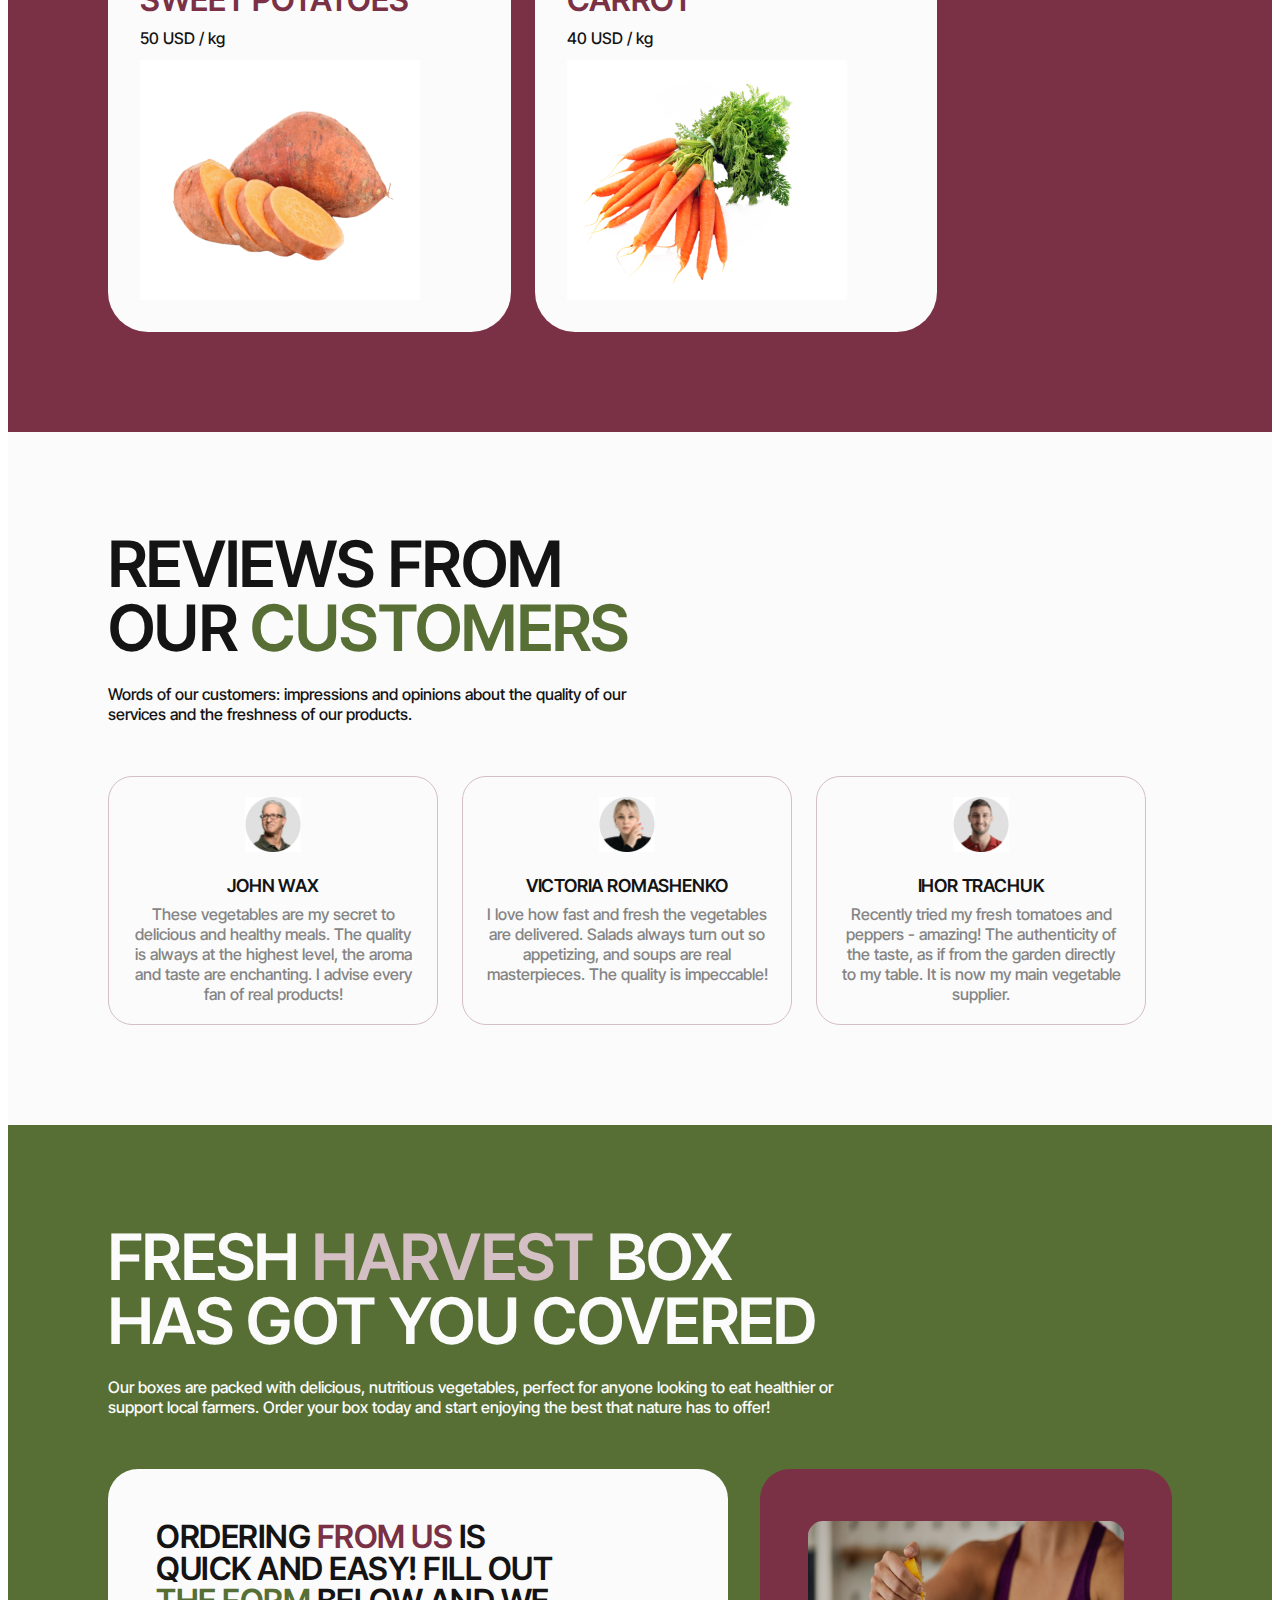
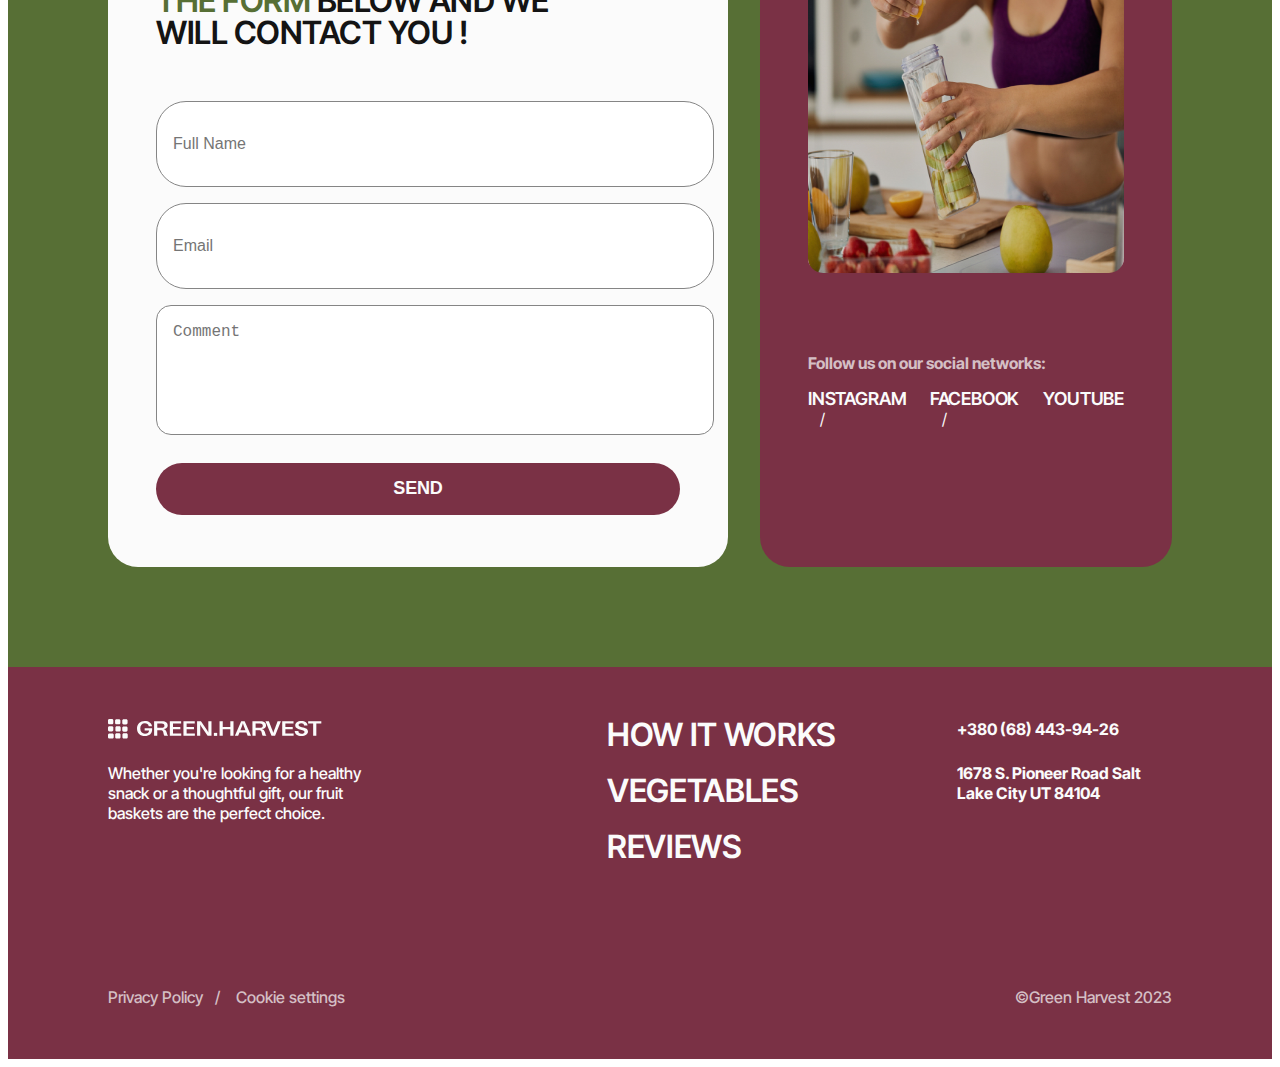
==== commit 39a4bfe3: "rdy" ====
--- a/index.html
+++ b/index.html
@@ -96,9 +96,9 @@
 
       <section class="section-how" id="how-it-works">
         <h2 class="visually-hidden">How it works</h2>
-        <!-- <div class="works-main-wrapper"> -->
+        <div class="works-main-container">
           <div class="works-img-wrapper">
-            <div class="card-box">
+            <div class="img-box">
               <picture>
                 <source
                         srcset="
@@ -130,10 +130,10 @@
                       />
                     </picture>
             </div>
-    </div>
+          </div>
   
   <div class="works-content-wrapper">
-    <div class="container">
+    <div class="works-content-box">
       <h3 class="order-title">
         To order your <span class="part-order">vegetable</span> basket, simply
         follow these <span class="part-order">easy steps</span>
@@ -167,7 +167,7 @@
       </ol>
     </div>
   </div>
-  <!-- </div> -->
+  </div>
 </section>
 
       <section class="advertisement-section">
@@ -333,7 +333,6 @@
     </ul>
   </div>
       </section>
-
 
       <section class="callback-section">
         <div class="container">
--- a/css/styles.css
+++ b/css/styles.css
@@ -29,6 +29,10 @@
         display: block;
         max-width: 100%;
         height: auto;
+}
+
+button{
+        cursor: pointer;
 }
 
 .visually-hidden {
@@ -237,7 +241,6 @@
 }
 
 .menu-close-button {
-        cursor: pointer;
         position: absolute;
         right: 20px;
         top: 20px;
@@ -274,8 +277,8 @@
         line-height: 1.43;
         text-align: center;
         color: #FBFBFB;
-        transition: background-color 250ms cubic-bezier(0.4, 0, 0.2, 1);
-        transition: color 250ms cubic-bezier(0.4, 0, 0.2, 1);
+        transition: background-color 250ms cubic-bezier(0.4, 0, 0.2, 1),
+                        color 250ms cubic-bezier(0.4, 0, 0.2, 1);
 }
 
 .menu-list-item:hover,
@@ -297,7 +300,6 @@
         line-height: 1.2;
         letter-spacing: -0.01em;
         text-transform: uppercase;
-        cursor: pointer;
         padding: 16px 41px;
         border-radius: 30px;
         border: transparent;
@@ -449,35 +451,25 @@
 
 /* HOW-IT-WORKS STYLES */
 
-/* .section-how {
-        
-} */
-
-/* .works-main-wrapper{
-        display: flex;
-        flex-direction: column;
-} */
-
 .works-img-wrapper {
         background-color: #7a3145;
         padding: 40px 20px;
 }
 
-.card-box{
-        display: flex;
-                justify-content: center;
-                align-items: center;
-                margin: 0 auto;
+.img-box {
+        display: flex;
+        justify-content: center;
+        align-items: center;
 }
 
 .works-img {
         border-radius: 30px;
-}
-
-/* контекст dіv 2 */
+        width: 335px;
+        height: 452px;
+}
 
 .works-content-wrapper {
-        padding: 80px 0;
+        padding: 80px 20px;
         background-color: #576f35;
 }
 
@@ -513,7 +505,6 @@
 .ol-list li {
         display: flex;
         align-items: center;
-        position: relative;
         gap: 24px;
         background-color: #fbfbfb;
         border-radius: 15px;
@@ -524,17 +515,16 @@
         content: counter(li-counter);
         counter-increment: li-counter;
         display: flex;
+        align-items: center;
+        justify-content: center;
         font-weight: 600;
         font-size: 18px;
-        line-height: 111%;
+        line-height: 1.11;
         letter-spacing: -0.01em;
-        text-transform: uppercase;
         color: #fbfbfb;
-        align-items: center;
-        justify-content: center;
         width: 52px;
         height: 52px;
-        border-radius: 100%;
+        border-radius: 50%;
         background-color: #7a3145;
         outline: 5px solid #d4bfc4;
         flex-shrink: 0;
@@ -552,80 +542,59 @@
         color: #858585;
 }
 
-/* адаптація - планшет */
-
 @media only screen and (min-width: 768px) {
         .works-img-wrapper {
                 padding: 100px 64px;
         }
-
-        .works-img{
+        .works-img {
                 width: 640px;
                 height: 640px;
         }
-
         .works-content-wrapper {
                 padding: 100px 164px;
         }
-
         .order-title {
                 font-size: 32px;
                 margin-bottom: 24px;
         }
-
         .order-text {
                 font-size: 16px;
                 line-height: 1.25;
                 margin-bottom: 52px;
         }
-
         .ol-list {
                 gap: 24px;
         }
-
-        .ol-list li {
-                min-height: 76px;
-                padding: 12px 27px 12px 0;
-        }
-}
-
-/* адаптація - комп'ютер */
+        .steps-text {
+                font-size: 16px;
+                line-height: 1.25;
+        }
+}
+
 @media only screen and (min-width: 1280px) {
+        .works-main-container{
+                display: flex;
+        } 
+        .works-img-wrapper{
+                padding: 100px;
+                width: 50%;
+        }
         .works-img {
+                width: 440px;
+                height: 560px;
+        }
+        .works-content-wrapper{
                 padding: 100px;
-        }
-
-        .img-container {
-                padding: 0;
-        }
-
-        .works-content {
-                padding-left: 100px;
-                padding-right: 100px;
-                max-width: 50%;
-        }
-
-        .order {
-                font-size: 32px;
-                margin-bottom: 24px;
-        }
-
-        .bascket {
-                font-size: 16px;
-                line-height: 125%;
-                margin-bottom: 52px;
-        }
-
-        .ol-list {
-                gap: 24px;
-        }
-
-        .ol-list li {
-                min-height: 76px;
-                padding: 12px 27px 12px 0;
-        }
-} *
-
+                width: 50%;
+        }
+        .order-text{
+                margin-bottom: 104px;
+        }
+        .steps-text{
+                width: 325px;
+        }
+        
+} 
 
 /* ADVERTISEMENT SECTION */
 
@@ -1003,13 +972,23 @@
         outline: none;
         border-radius: 30px;
         margin-bottom: 16px;
-        transition: border-color 250ms cubic-bezier(0.4, 0, 0.2, 1);
+        transition: border-color 250ms cubic-bezier(0.4, 0, 0.2, 1),
+                        box-shadow 250ms cubic-bezier(0.4, 0, 0.2, 1);
 }
 
  .input-email:focus-within,
  .input-name:focus-within,
  .input-comment:focus-within {
         border-color: #141414;
+}
+
+.input-email:hover,
+.input-email:focus,
+.input-name:hover,
+.input-name:focus,
+.input-comment:hover,
+.input-comment:focus{
+        box-shadow: 0 0 5px rgba(122, 49, 69, 0.3)
 }
 
 .input-email:valid {
@@ -1037,11 +1016,14 @@
         outline: none;
         resize: none;
         margin-bottom: 20px;
+        transition: border-color 250ms cubic-bezier(0.4, 0, 0.2, 1),
+                        box-shadow 250ms cubic-bezier(0.4, 0, 0.2, 1);
 }
 
 .submit-button {
         border-radius: 30px;
         border: none;
+        outline: none;
         height: 52px;
         width: 100%;
         padding: 16px;
@@ -1052,12 +1034,15 @@
         line-height: 1.11;
         letter-spacing: -0.01em;
         text-transform: uppercase;
-        transition: background-color 250ms cubic-bezier(0.4, 0, 0.2, 1);
+        transition: background-color 250ms cubic-bezier(0.4, 0, 0.2, 1),
+                        color 250ms cubic-bezier(0.4, 0, 0.2, 1);
 }
 
 .submit-button:hover,
-.submit-button:active {
+.submit-button:active,
+.submit-button:focus {
         background-color: #d4bfc4;
+        color: #7A3145;
 }
 
 .social-wrapper {
@@ -1095,6 +1080,12 @@
         letter-spacing: -0.01em;
         text-transform: uppercase;
         color: #fbfbfb;
+        outline: none;
+}
+
+.social-link:focus,
+.social-link:focus {
+        color: #d4bfc4;
 }
 
 .social-item:not(:last-child)::after {
@@ -1250,6 +1241,7 @@
         letter-spacing: -0.01em;
         text-transform: uppercase;
         cursor: pointer;
+        outline: none;
 }
 
 .footer-contacts-list {
@@ -1269,6 +1261,15 @@
         font-weight: 700;
         line-height: 1.43;
         cursor: pointer;
+        outline: none;
+}
+
+.footer-link:focus,
+.footer-contact-link:focus,
+.footer-link:hover,
+.footer-contact-link:hover {
+        color: #d4bfc4;
+        
 }
 
 .footer-text-wrapper {
@@ -1291,6 +1292,10 @@
         margin-right: 8px;
 }
 
+.footer-text-link{
+        outline: none;
+}
+
 /* Footer tablet */
 
 @media only screen and (min-width: 768px) {
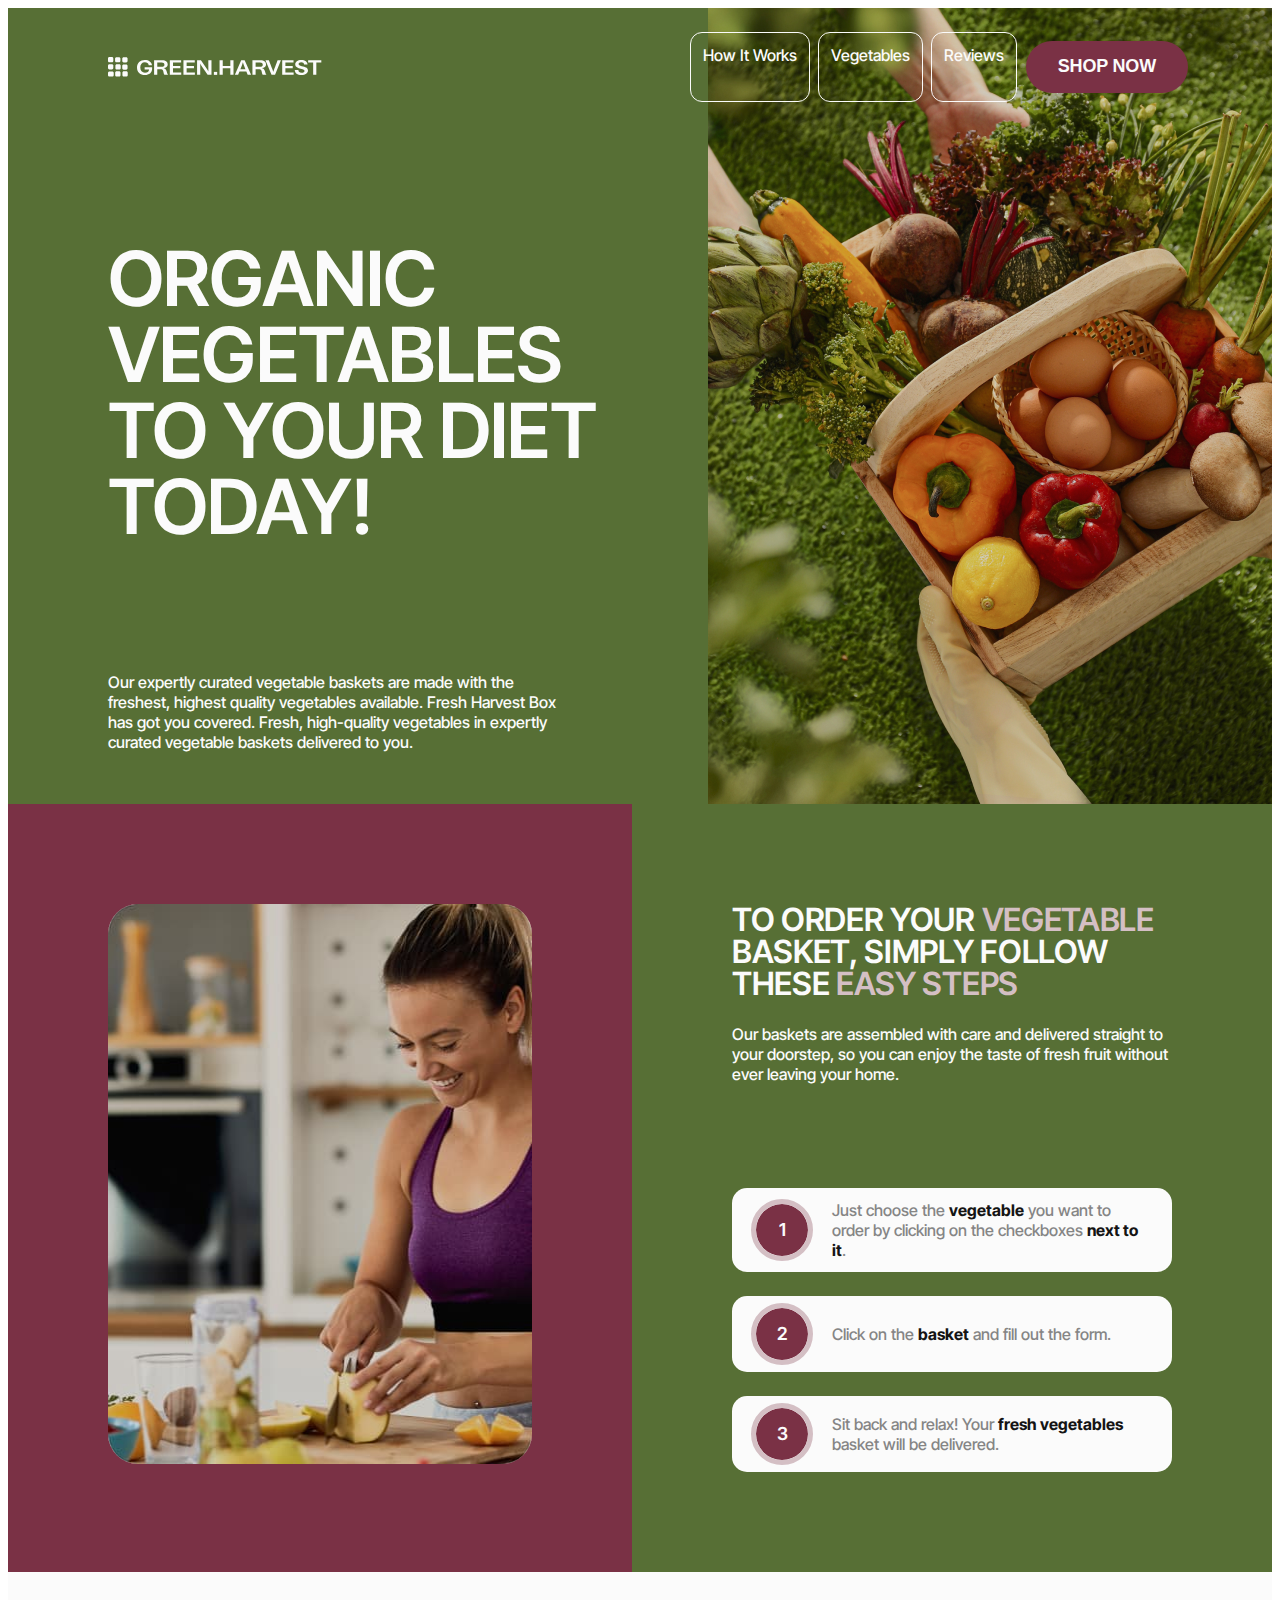
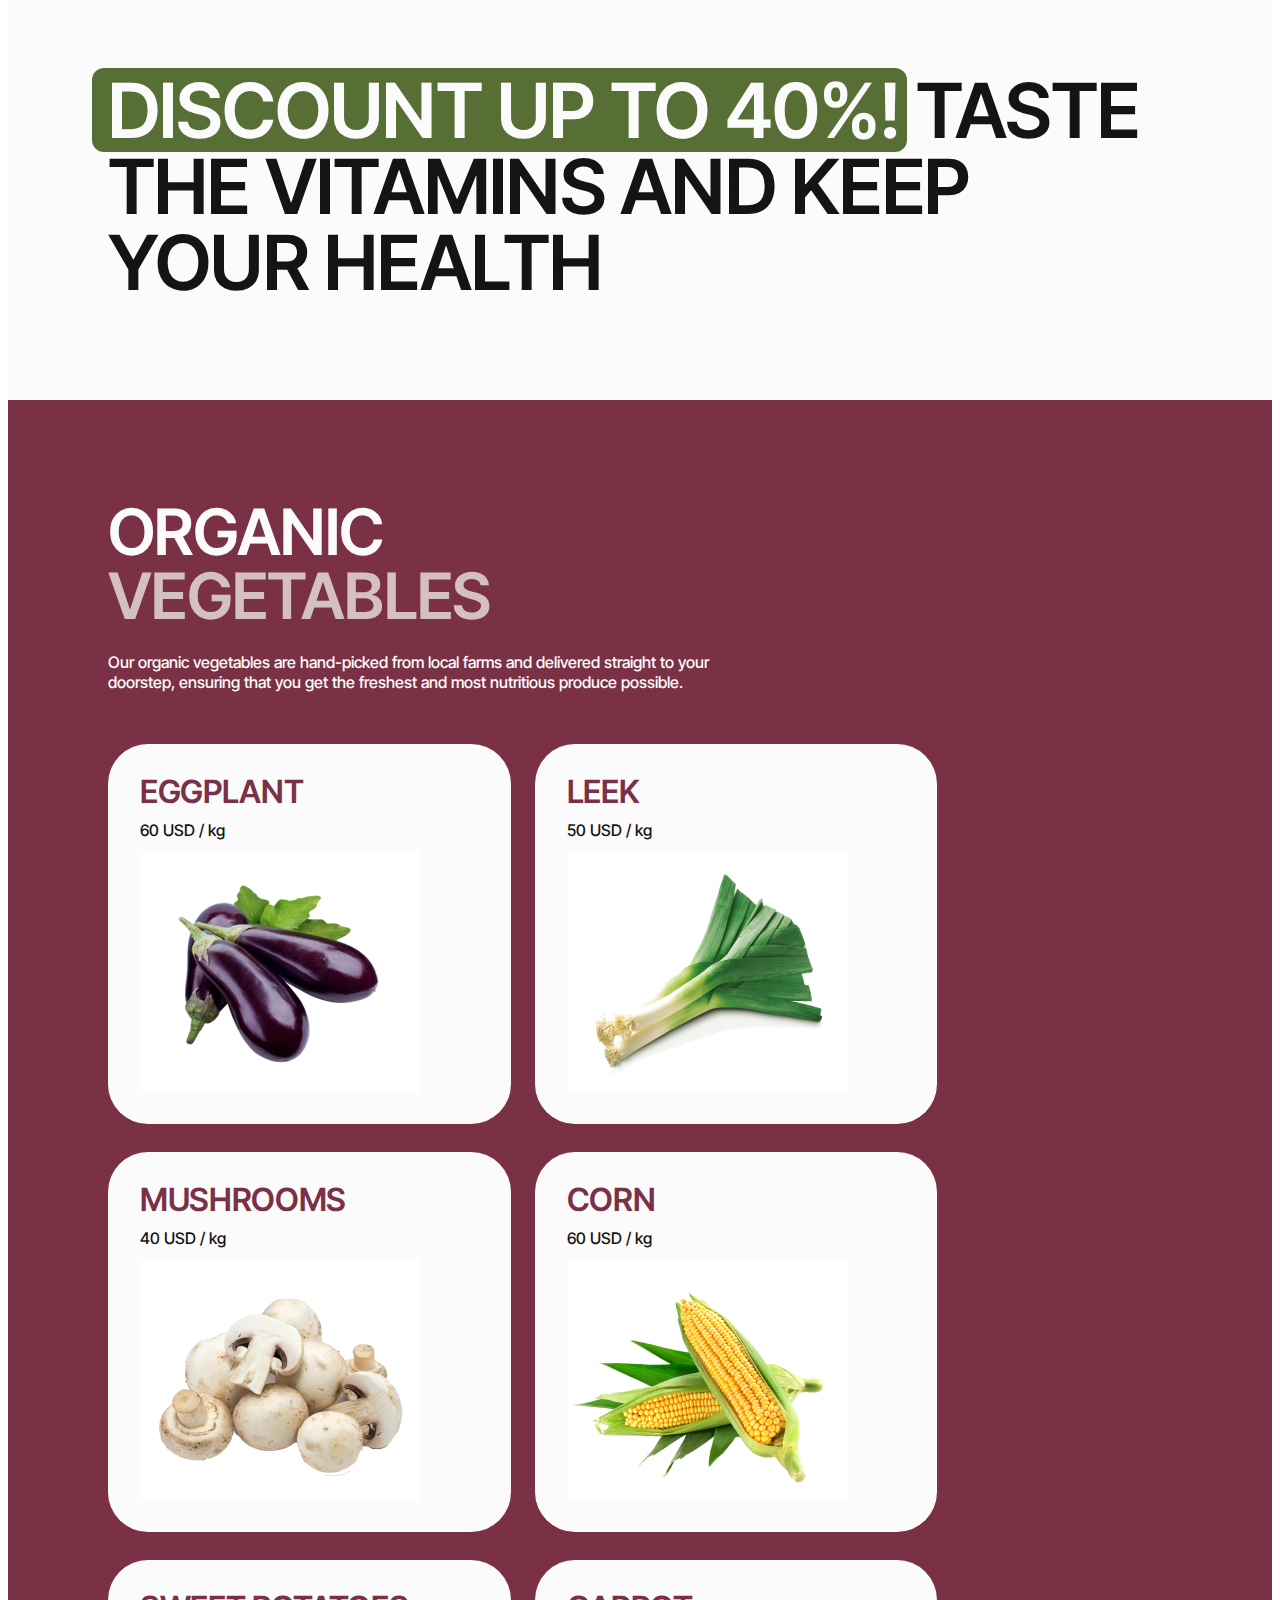
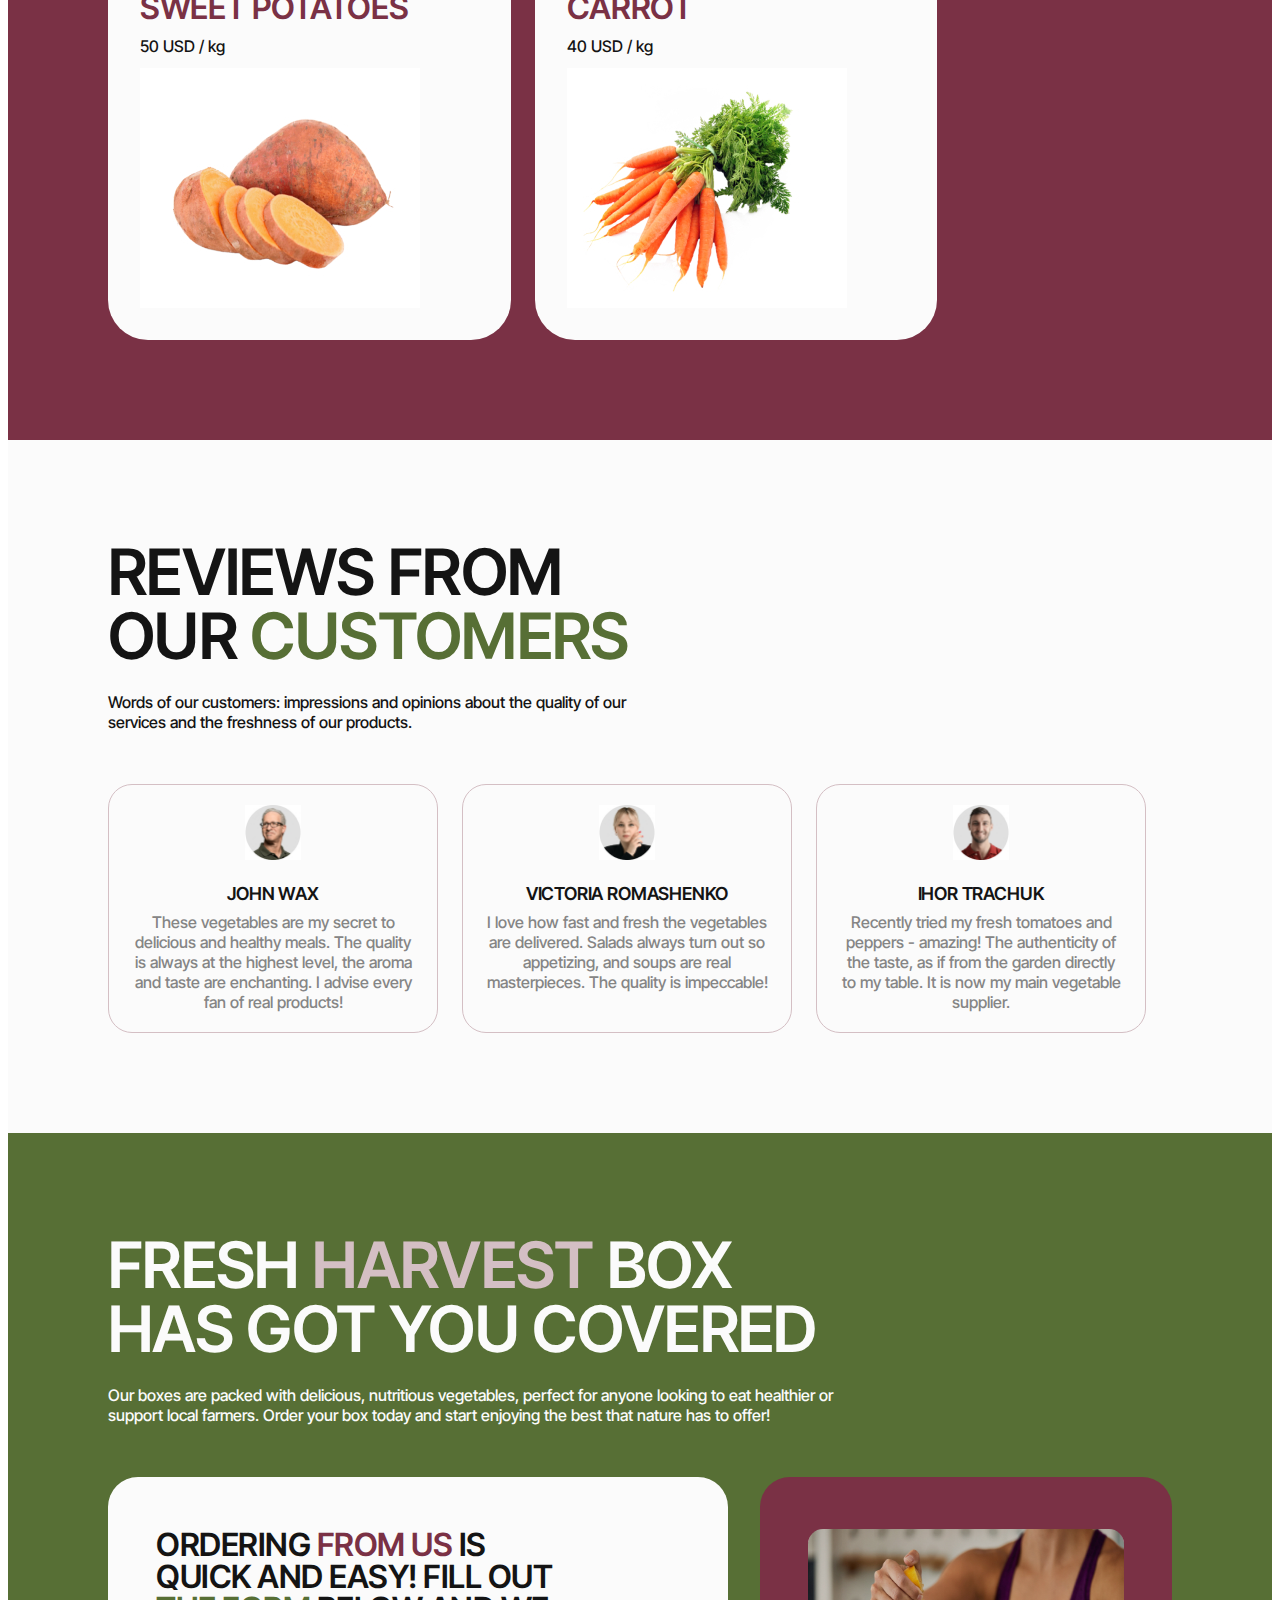
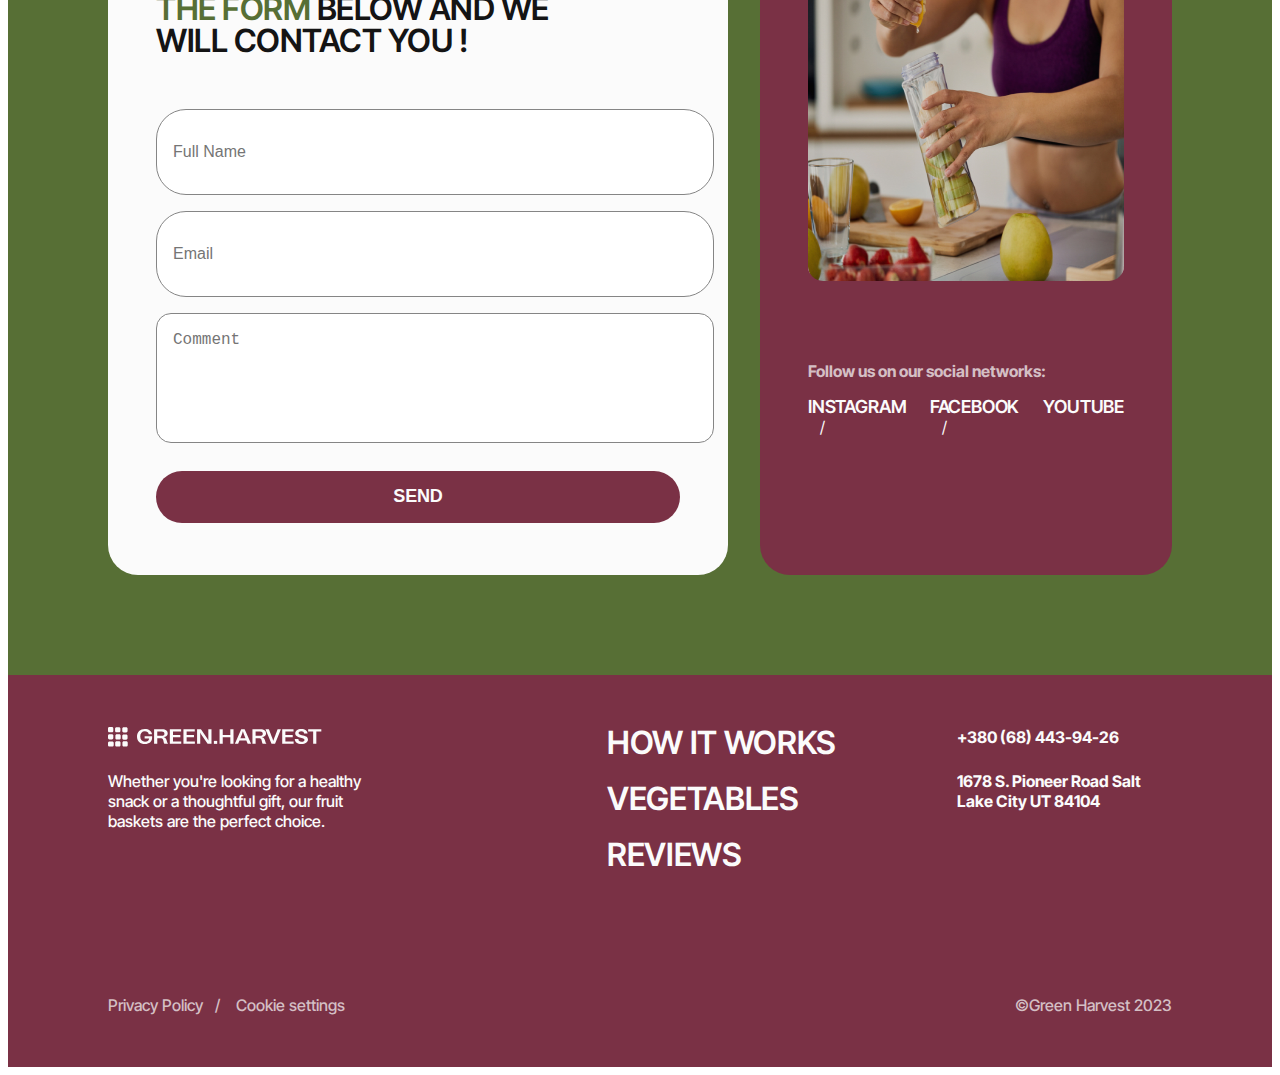
==== commit 94d8904e: "last upd" ====
--- a/index.html
+++ b/index.html
@@ -152,7 +152,7 @@
           </p>
         </li>
         <li>
-          <p class="steps-text">
+          <p class="steps-text second-text">
             Click on the <span class="part-li">basket</span> and fill out the
             form.
           </p>
--- a/css/styles.css
+++ b/css/styles.css
@@ -472,6 +472,11 @@
         padding: 80px 20px;
         background-color: #576f35;
 }
+
+.works-content-box{
+        max-width: 335px;
+        margin: 0 auto;
+} 
 
 .order-title {
         font-weight: 600;
@@ -542,6 +547,12 @@
         color: #858585;
 }
 
+@media only screen and (max-width: 767px) {
+        .second-text {
+                width: 176px;
+        }
+}
+
 @media only screen and (min-width: 768px) {
         .works-img-wrapper {
                 padding: 100px 64px;
@@ -553,6 +564,10 @@
         .works-content-wrapper {
                 padding: 100px 164px;
         }
+        .works-content-box {
+                max-width: 440px;
+        }
+
         .order-title {
                 font-size: 32px;
                 margin-bottom: 24px;
@@ -572,8 +587,13 @@
 }
 
 @media only screen and (min-width: 1280px) {
+        .section-how{
+                background: linear-gradient(to right, #7A3145 50%, #576f35 50%);
+        }
         .works-main-container{
                 display: flex;
+                max-width: 1280px;
+                margin: 0 auto;
         } 
         .works-img-wrapper{
                 padding: 100px;
@@ -587,6 +607,7 @@
                 padding: 100px;
                 width: 50%;
         }
+                
         .order-text{
                 margin-bottom: 104px;
         }
